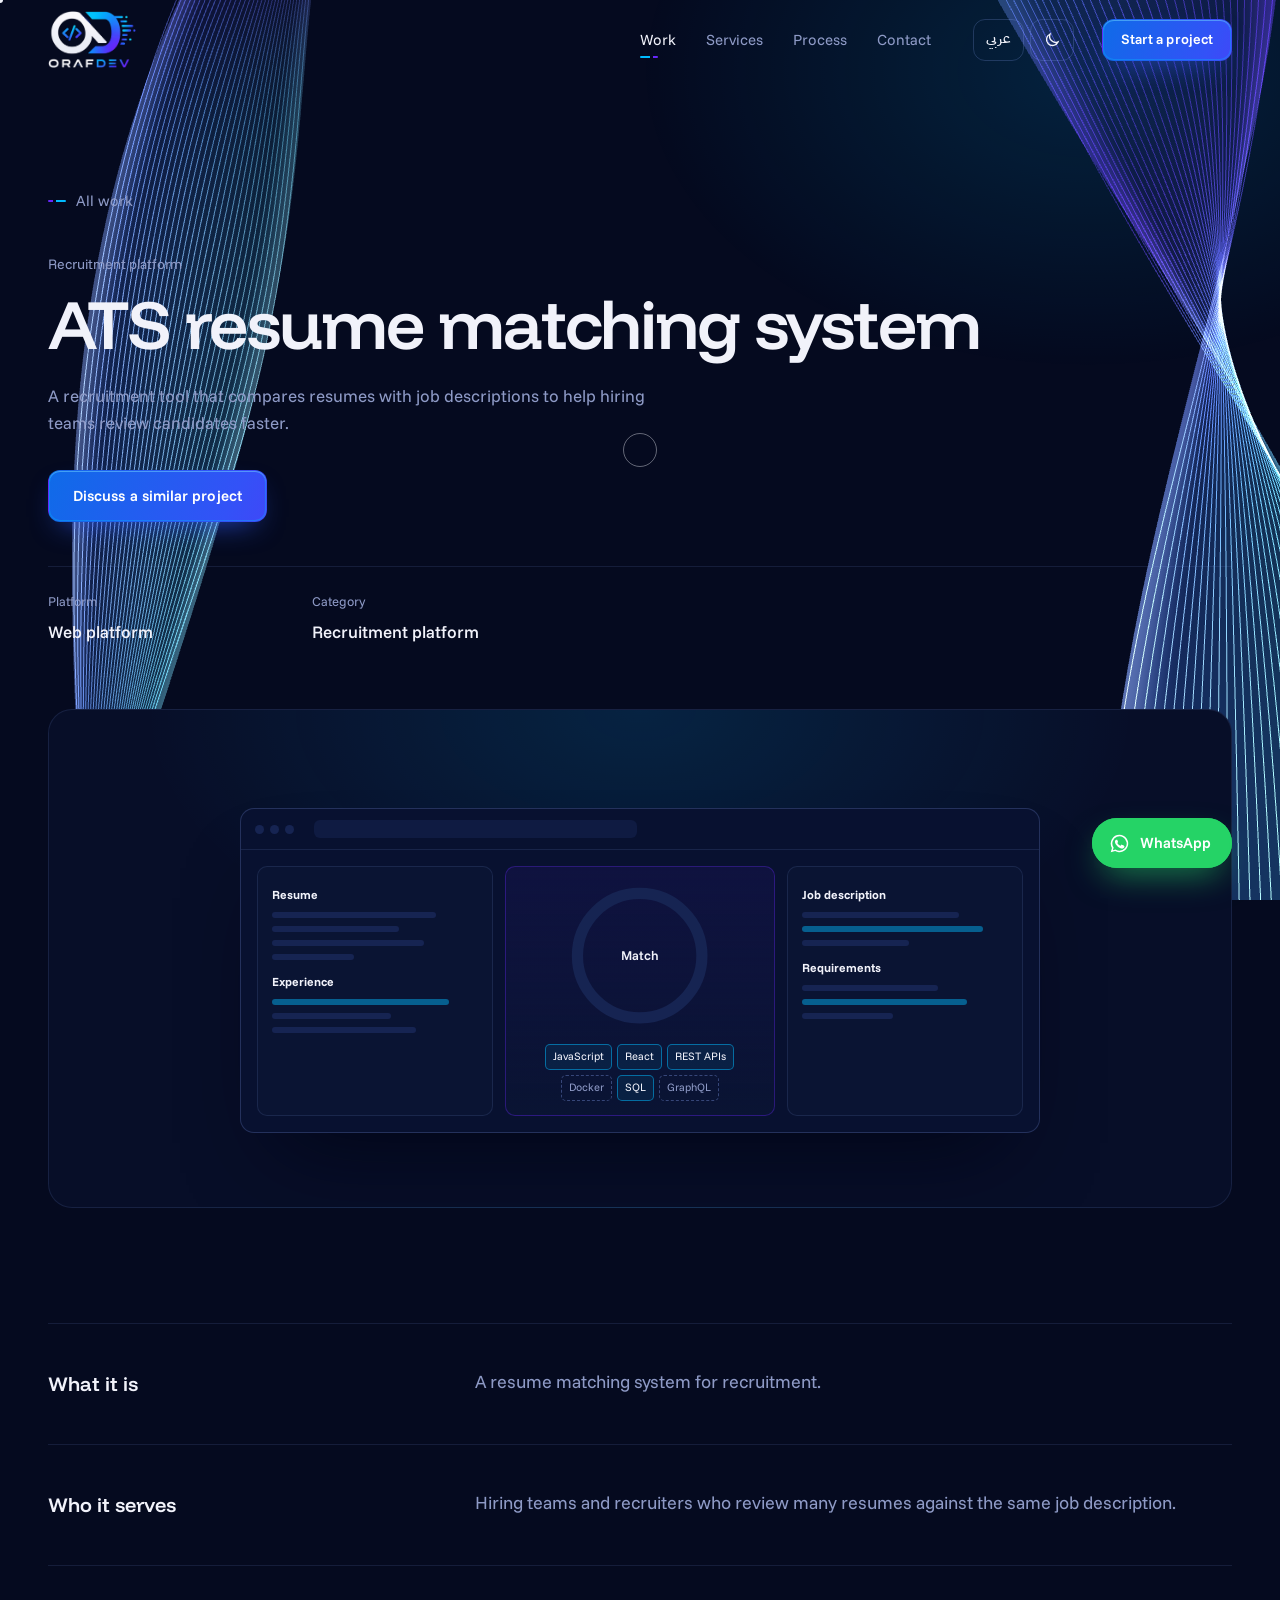
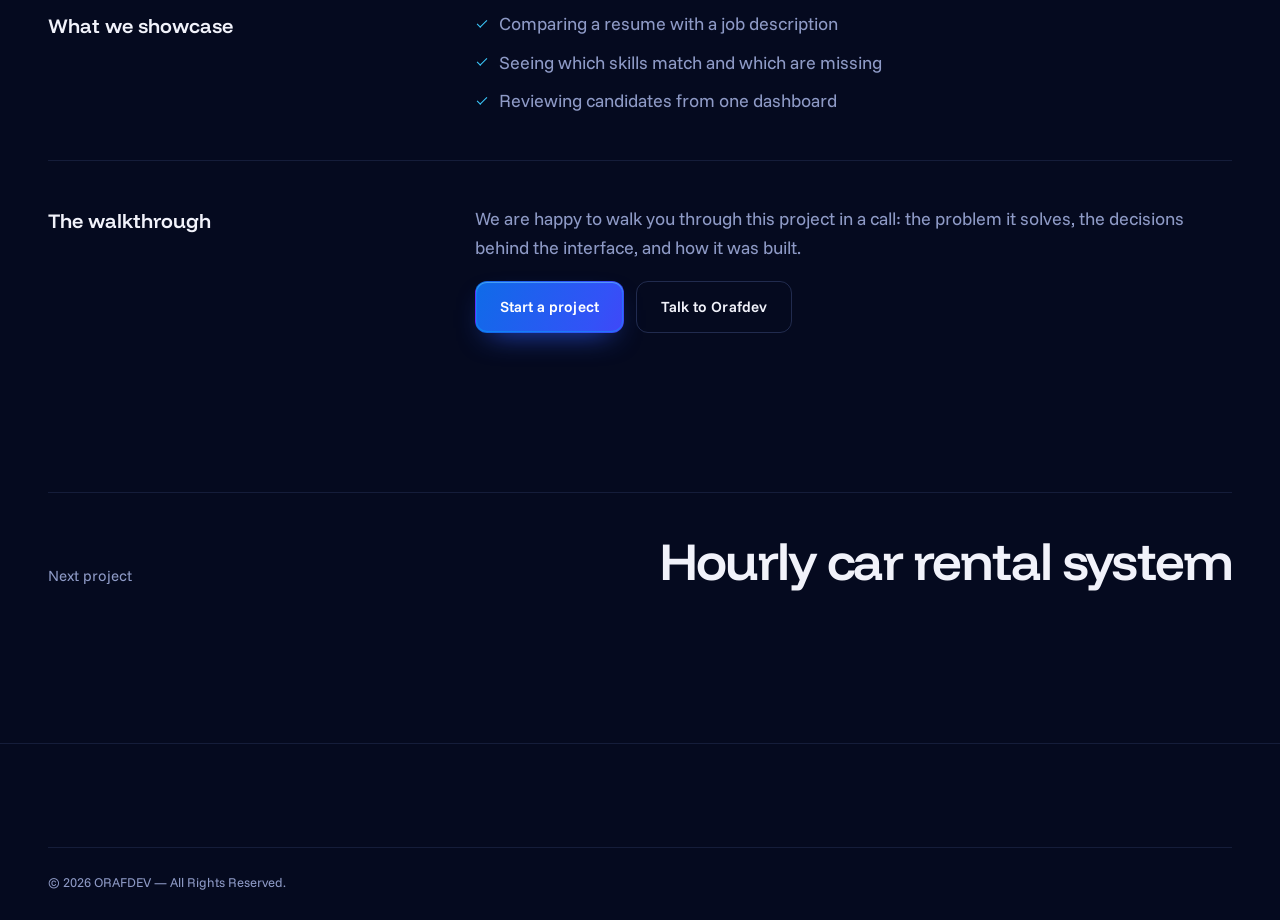
==== work/ats-matching.html @ 6efa120b "Desktop: own GPU layers for elements rescaled on every scroll frame Project cards, the process fill," ====
<!doctype html>
<html lang="en">
<head>
  <meta charset="utf-8">
  <meta name="viewport" content="width=device-width, initial-scale=1">
  <title>ATS resume matching system | ORAFDEV</title>
  <meta name="description" content="A recruitment tool that compares resumes with job descriptions to help hiring teams review candidates faster.">
  <meta name="theme-color" content="#050A1F">
  <link rel="canonical" href="https://orafdev.tech/work/ats-matching.html">
  <link rel="icon" href="/favicon.ico" sizes="48x48">
  <link rel="icon" type="image/png" sizes="96x96" href="/assets/img/favicon-96.png">
  <link rel="icon" type="image/png" sizes="192x192" href="/assets/img/favicon-192.png">
  <link rel="apple-touch-icon" href="/apple-touch-icon.png">
  <link rel="manifest" href="/site.webmanifest">
  <meta property="og:type" content="article">
  <meta property="og:title" content="ATS resume matching system | ORAFDEV">
  <meta property="og:description" content="A recruitment tool that compares resumes with job descriptions to help hiring teams review candidates faster.">
  <meta property="og:url" content="https://orafdev.tech/work/ats-matching.html">
  <meta property="og:site_name" content="ORAFDEV">
  <meta property="og:image" content="https://orafdev.tech/assets/img/og-image.png">
  <meta name="twitter:card" content="summary_large_image">
  <link rel="preconnect" href="https://fonts.googleapis.com">
  <link rel="preconnect" href="https://fonts.gstatic.com" crossorigin>
  <link href="https://fonts.googleapis.com/css2?family=Funnel+Display:wght@400..800&family=Funnel+Sans:wght@400..700&family=IBM+Plex+Sans+Arabic:wght@400;500;600;700&display=swap" rel="stylesheet">
  <link rel="stylesheet" href="../assets/css/styles.css?v=20261120a">
  <script src="../assets/js/prefs.js"></script>
  <script src="../assets/js/config.js?v=6"></script>
  <script src="../assets/js/i18n.js?v=20261119b" defer></script>
  <script src="../assets/js/main.js?v=20261119c" defer></script>
  <script src="../assets/js/silk3d.js?v=20261118f" defer></script>
  <!-- Microsoft Clarity (visitor analytics), started after the page has loaded -->
  <script>
    window.addEventListener('load', function () {
      (function(c,l,a,r,i,t,y){
        c[a]=c[a]||function(){(c[a].q=c[a].q||[]).push(arguments)};
        t=l.createElement(r);t.async=1;t.src="https://www.clarity.ms/tag/"+i;
        y=l.getElementsByTagName(r)[0];y.parentNode.insertBefore(t,y);
      })(window, document, "clarity", "script", "zfifu66zi8");
    });
  </script>
</head>
<body data-root="../">
  <a class="skip" href="#main">Skip to content</a>
  <div class="cursor" aria-hidden="true"><span class="cursor-dot"></span><span class="cursor-ring"></span></div>
  <div class="page-veil" aria-hidden="true"><span></span></div>

  <header class="nav" data-nav>
    <div class="nav-inner">
      <a class="logo" href="../index.html" aria-label="Orafdev home"><img src="../assets/img/logo.png" alt="Orafdev" width="824" height="526"></a>
      <nav class="nav-links" aria-label="Main">
        <a href="../index.html#work" class="is-active" aria-current="page">Work</a>
        <a href="../index.html#services">Services</a>
        <a href="../index.html#process">Process</a>

        <a href="../index.html#contact">Contact</a>
      </nav>
      <div class="nav-tools">
        <button class="tool-btn lang-btn" type="button" data-lang-toggle>عربي</button>
        <button class="tool-btn" type="button" data-theme-toggle aria-label="Switch to light mode">
          <svg class="i-moon" viewBox="0 0 24 24" aria-hidden="true"><path d="M20 14.5A8 8 0 0 1 9.5 4a8 8 0 1 0 10.5 10.5Z"/></svg>
          <svg class="i-sun" viewBox="0 0 24 24" aria-hidden="true"><circle cx="12" cy="12" r="4"/><path d="M12 2v2M12 20v2M4.9 4.9l1.4 1.4M17.7 17.7l1.4 1.4M2 12h2M20 12h2M4.9 19.1l1.4-1.4M17.7 6.3l1.4-1.4"/></svg>
        </button>
      </div>
      <a class="btn btn-primary btn-sm nav-cta" href="../index.html#contact" data-magnetic>Start a project</a>
      <button class="menu-toggle" type="button" aria-expanded="false" aria-controls="mobile-menu" aria-label="Open menu"><span></span><span></span></button>
    </div>
  </header>
  <div class="mobile-menu" id="mobile-menu" hidden>
    <nav aria-label="Mobile">
      <a href="../index.html#work">Work</a><a href="../index.html#services">Services</a><a href="../index.html#process">Process</a><a href="../index.html#contact">Contact</a>
    </nav>
    <a class="btn btn-primary btn-block" href="../index.html#contact">Start a project</a>
  </div>

  <main id="main" data-project="ats-matching">
    <section class="case-hero" style="--tint: 0, 187, 255">
      <div class="wrap">
        <a class="back" href="../index.html#work">All work</a>
        <p class="project-cat reveal-hero">Recruitment platform</p>
        <h1 class="h-xxl reveal-hero">ATS resume matching system</h1>
        <p class="lead reveal-hero">A recruitment tool that compares resumes with job descriptions to help hiring teams review candidates faster.</p>
        <div class="case-actions reveal-hero">
          <a class="live-btn" data-live="ats-matching"><span class="live-label">Visit live site</span><span class="live-arrow" aria-hidden="true">→</span></a>
          <a class="btn btn-ghost" data-source="ats-matching" hidden>Source code</a>
          <a class="btn btn-primary" href="../index.html#contact" data-magnetic>Discuss a similar project</a>
        </div>
        <dl class="case-meta reveal-hero">
          <div><dt>Platform</dt><dd>Web platform</dd></div>
          <div><dt>Category</dt><dd>Recruitment platform</dd></div>
          <div><dt>Technology</dt><dd data-tech>To be published</dd></div>
        </dl>
      </div>
    </section>

    <div class="wrap">
      <figure class="case-visual is-mock reveal">
        <div class="mock-ats" role="img" aria-label="Resume matching dashboard">
        <div class="mk-browser">
        <div class="mk-bar"><i></i><i></i><i></i><span class="mk-url"></span></div>
        <div class="ats-ui">
        <div class="ats-doc">
        <b>Resume</b>
        <i style="--w:80%"></i><i style="--w:62%"></i><i style="--w:74%"></i><i style="--w:40%"></i>
        <b>Experience</b>
        <i style="--w:86%"></i><i style="--w:58%"></i><i style="--w:70%"></i>
        </div>
        <div class="ats-match">
        <div class="ats-ring"><svg viewBox="0 0 120 120" aria-hidden="true"><circle cx="60" cy="60" r="50"/><circle class="arc" cx="60" cy="60" r="50"/></svg><span>Match</span></div>
        <div class="ats-skills">
        <span class="is-hit">JavaScript</span><span class="is-hit">React</span><span class="is-hit">REST APIs</span><span>Docker</span><span class="is-hit">SQL</span><span>GraphQL</span>
        </div>
        </div>
        <div class="ats-doc ats-job">
        <b>Job description</b>
        <i style="--w:76%"></i><i style="--w:88%"></i><i style="--w:52%"></i>
        <b>Requirements</b>
        <i style="--w:66%"></i><i style="--w:80%"></i><i style="--w:44%"></i>
        </div>
        </div>
        </div>
        </div>
      </figure>
    </div>

    <div class="case-body silk-host">
      <div class="silk silk--1 silk--top" aria-hidden="true"></div>
      <div class="wrap">
        <section class="case-section reveal">
          <h2>What it is</h2>
          <div class="content">
            <p>A resume matching system for recruitment.</p>
          </div>
        </section>
        <section class="case-section reveal">
          <h2>Who it serves</h2>
          <div class="content">
            <p>Hiring teams and recruiters who review many resumes against the same job description.</p>
          </div>
        </section>
        <section class="case-section reveal">
          <h2>What we showcase</h2>
          <div class="content">
            <ul class="case-points"><li>Comparing a resume with a job description</li><li>Seeing which skills match and which are missing</li><li>Reviewing candidates from one dashboard</li></ul>
          </div>
        </section>

        <!--
          TODO(founders): extend this case study with real information only:
          the challenge, the approach, key features, technology (also set "tech" in assets/js/config.js),
          and the live URL ("live" in config.js). Add matching Arabic lines to assets/js/i18n.js.
        -->

        <section class="case-section reveal">
          <h2>The walkthrough</h2>
          <div class="content">
            <p>We are happy to walk you through this project in a call: the problem it solves, the decisions behind the interface, and how it was built.</p>
            <div class="hero-actions">
              <a class="btn btn-primary" href="../index.html#contact" data-magnetic>Start a project</a>
              <a class="btn btn-ghost" href="../index.html#contact" data-wa-link data-magnetic>Talk to Orafdev</a>
            </div>
          </div>
        </section>
      </div>
    </div>

    <section class="case-next">
      <div class="wrap">
        <a href="car-rental.html"><span>Next project</span><strong>Hourly car rental system</strong></a>
      </div>
    </section>
  </main>

  <footer class="footer">
    <div class="wrap"><div class="footer-bottom"><p>© <span data-year></span> ORAFDEV — All Rights Reserved.</p></div></div>
  </footer>

  <a class="wa-float" href="../index.html#contact" data-wa-link aria-label="Message Orafdev on WhatsApp">
    <svg viewBox="0 0 24 24" aria-hidden="true"><path d="M12 2a10 10 0 0 0-8.6 15.1L2 22l5-1.3A10 10 0 1 0 12 2Zm0 18.2a8.2 8.2 0 0 1-4.2-1.2l-.3-.2-3 .8.8-2.9-.2-.3A8.2 8.2 0 1 1 12 20.2Zm4.5-6.1c-.2-.1-1.5-.7-1.7-.8-.2-.1-.4-.1-.6.1l-.8 1c-.1.2-.3.2-.5.1a6.7 6.7 0 0 1-3.3-2.9c-.2-.4.2-.4.7-1.3.1-.2 0-.3 0-.4l-.8-1.8c-.2-.5-.4-.4-.6-.4h-.5a1 1 0 0 0-.7.3 3 3 0 0 0-.9 2.2 5.2 5.2 0 0 0 1.1 2.8 11.9 11.9 0 0 0 4.6 4c1.7.7 2.3.8 3.2.6a2.7 2.7 0 0 0 1.8-1.2 2.2 2.2 0 0 0 .1-1.3c0-.1-.2-.2-.4-.3Z"/></svg>
    <span>WhatsApp</span>
  </a>
</body>
</html>
---- assets/css/styles.css ----
/* ==========================================================================
   ORAFDEV — Night & Signal design system
   Colours sampled from the official logo: the D's stroke runs signal cyan
   (#00BBFF) through volt blue (#2F5BFB) to ultraviolet (#6627FA); the O is
   logo white (#F1F2FA); everything sits on the logo's deep navy night.
   ========================================================================== */
@property --ang { syntax: "<angle>"; inherits: false; initial-value: 0deg; }

:root {
  /* Surfaces: navy night, stepping up in blue rather than grey */
  --bg: #050A1F;
  --bg-2: #070E28;
  --surface: #0A1433;
  --surface-2: #0F1B42;
  --surface-3: #162452;
  --line: rgba(140, 170, 255, 0.12);
  --line-2: rgba(140, 170, 255, 0.21);
  --line-3: rgba(140, 170, 255, 0.34);

  /* Text: the logo's white, and a blue-tinted mute */
  --fg: #F1F2FA;
  --fg-2: #C9D1EE;
  --muted: #8E9AC6;

  /* The logo's three colours, at full strength */
  --ion: #00BBFF;      /* signal cyan — top of the D */
  --azure: #2F5BFB;    /* volt blue — the D's body, the code brackets */
  --iris: #6627FA;     /* ultraviolet — the D's tail */
  --ion-rgb: 0, 187, 255;
  --azure-rgb: 47, 91, 251;
  --iris-rgb: 102, 39, 250;
  --accent-text: #3CCBFF;
  /* The D: cyan into blue into violet, top to bottom like the stroke */
  --duo: linear-gradient(100deg, var(--ion), var(--azure) 52%, var(--iris));
  --brand: linear-gradient(160deg, #00BBFF 0%, #2F5BFB 52%, #6627FA 100%);
  /* Button fill: the D, deepened just enough for white text to stay readable */
  --brand-btn: linear-gradient(115deg, #0F6BE8 0%, #3352F7 50%, #6627FA 100%);

  --shadow-1: 0 1px 0 rgba(255, 255, 255, .04) inset, 0 20px 40px -24px rgba(0, 3, 20, .7);
  --shadow-2: 0 1px 0 rgba(255, 255, 255, .05) inset, 0 40px 80px -40px rgba(0, 3, 20, .8);

  /* Type */
  --font-display: "Funnel Display", "Funnel Sans", system-ui, sans-serif;
  --font: "Funnel Sans", system-ui, -apple-system, "Segoe UI", sans-serif;
  --fs-hero: clamp(2.6rem, 6vw, 5.6rem);
  --fs-xxl: clamp(2.4rem, 5.4vw, 4.8rem);
  --fs-xl: clamp(2.1rem, 4.1vw, 3.6rem);
  --fs-l: clamp(1.6rem, 2.5vw, 2.25rem);
  --fs-m: 1.25rem;
  --fs-s: 1.0625rem;

  /* Shape + rhythm */
  --r-xl: 24px;
  --r-l: 18px;
  --r-m: 12px;
  --r-s: 8px;
  --wrap: 1280px;
  --gutter: clamp(16px, 4vw, 48px);
  --section: clamp(84px, 9vw, 128px);
  --nav-h: 80px;
  --ease: cubic-bezier(.2, .7, .1, 1);
  --ease-out: cubic-bezier(.16, 1, .3, 1);
  color-scheme: dark;
}

:root[data-theme="light"] {
  --bg: #F4F6FD;
  --bg-2: #ECF0FB;
  --surface: #FFFFFF;
  --surface-2: #F1F4FC;
  --surface-3: #E4E9F8;
  --line: rgba(10, 24, 80, 0.09);
  --line-2: rgba(10, 24, 80, 0.16);
  --line-3: rgba(10, 24, 80, 0.27);
  --fg: #081236;
  --fg-2: #26325A;
  --muted: #56618A;
  --accent-text: #1F4FE6;
  --shadow-1: 0 1px 2px rgba(10, 24, 80, .05), 0 18px 36px -24px rgba(10, 24, 80, .24);
  --shadow-2: 0 1px 2px rgba(10, 24, 80, .06), 0 36px 70px -36px rgba(10, 24, 80, .32);
  color-scheme: light;
}

/* Screens and system visuals stay dark in both themes */
.dark-scope,
:root[data-theme="light"] :is(.panel-media, .mod-visual, .stack-viz, .hero-canvas, .case-visual) {
  --bg: #050A1F; --bg-2: #070E28; --surface: #0A1433; --surface-2: #0F1B42; --surface-3: #162452;
  --line: rgba(140, 170, 255, 0.12); --line-2: rgba(140, 170, 255, 0.21); --line-3: rgba(140, 170, 255, 0.34);
  --fg: #F1F2FA; --fg-2: #C9D1EE; --muted: #8E9AC6; --accent-text: #3CCBFF;
}

/* ==========================================================================
   Base
   ========================================================================== */
*, *::before, *::after { box-sizing: border-box; }
[hidden] { display: none !important; }
html { scroll-behavior: smooth; -webkit-text-size-adjust: 100%; scroll-padding-top: 88px; }
body {
  margin: 0;
  background: var(--bg);
  color: var(--fg-2);
  font-family: var(--font);
  font-size: 1.0625rem;
  line-height: 1.6;
  -webkit-font-smoothing: antialiased;
  -moz-osx-font-smoothing: grayscale;
  overflow-x: clip;
}
img, svg, canvas { display: block; max-width: 100%; }
a { color: inherit; text-decoration: none; }
button, input, select, textarea { font: inherit; color: inherit; }
ul, ol { margin: 0; padding: 0; list-style: none; }
h1, h2, h3, p, dl, dd, figure { margin: 0; }
::selection { background: var(--ion); color: #050A1F; }
:focus-visible { outline: 2px solid var(--ion); outline-offset: 3px; border-radius: 6px; }

.skip {
  position: fixed; inset-inline-start: 16px; top: -60px; z-index: 300;
  background: var(--fg); color: var(--bg); padding: 10px 16px; border-radius: var(--r-m); font-weight: 600; transition: top .2s;
}
.skip:focus { top: 16px; }

.wrap { width: 100%; max-width: calc(var(--wrap) + var(--gutter) * 2); margin: 0 auto; padding: 0 var(--gutter); }
.section { padding: var(--section) 0; position: relative; }

/* Type */
.hero-title, .h-xxl, .h-xl, .h-l, .panel-title, .footer-statement, .price, .stat dd {
  font-family: var(--font-display);
  color: var(--fg);
  font-weight: 600;
  letter-spacing: -0.028em;
  line-height: 1.04;
  text-wrap: balance;
}
.h-xxl { font-size: var(--fs-xxl); }
.h-xl { font-size: var(--fs-xl); }
.h-l { font-size: var(--fs-l); letter-spacing: -0.025em; line-height: 1.08; }
.h-m { font-family: var(--font-display); font-size: var(--fs-m); font-weight: 600; color: var(--fg); line-height: 1.25; letter-spacing: -0.01em; }
.h-s { font-family: var(--font-display); font-size: var(--fs-s); font-weight: 600; color: var(--fg); line-height: 1.3; letter-spacing: -0.005em; }
.lead { font-size: clamp(1.0625rem, 1.3vw, 1.2rem); color: var(--muted); line-height: 1.6; max-width: 36em; text-wrap: pretty; }
p { text-wrap: pretty; }

.section-head { display: grid; gap: 18px; max-width: 780px; margin-bottom: clamp(44px, 6vw, 80px); }

/* ==========================================================================
   Logo
   ========================================================================== */
.logo { display: block; width: 88px; flex: none; }
.logo img { width: 100%; height: auto; }
.logo-lg { width: 132px; }
:root[data-theme="light"] .logo { background: #050A1F; border-radius: 10px; padding: 6px 9px; box-sizing: content-box; width: 74px; }
:root[data-theme="light"] .logo-lg { width: 112px; padding: 10px 14px; }

/* ==========================================================================
   Buttons
   ========================================================================== */
.btn {
  --mx: 0px; --my: 0px;
  position: relative; display: inline-flex; align-items: center; justify-content: center; gap: 10px;
  min-height: 52px; padding: 0 24px; border-radius: var(--r-m);
  font-weight: 600; font-size: .9375rem; letter-spacing: .005em; white-space: nowrap;
  border: 1px solid transparent; cursor: pointer;
  transform: translate(var(--mx), var(--my));
  transition: transform .35s var(--ease-out), background-color .25s, border-color .25s, box-shadow .3s, color .25s;
}
.btn-sm { min-height: 42px; padding: 0 18px; font-size: .875rem; }
.btn-block { width: 100%; }
.btn-primary {
  background: var(--brand-btn); background-size: 170% 100%; background-position: 0% 0;
  color: #FFFFFF;
  box-shadow: inset 0 1px 0 rgba(255, 255, 255, .22), inset 0 0 0 1px rgba(var(--ion-rgb), .35), 0 12px 30px -14px rgba(var(--azure-rgb), .9);
  transition: transform .35s var(--ease-out), background-position .6s var(--ease-out), box-shadow .35s, color .25s;
}
.btn-primary:hover {
  background-position: 100% 0;
  box-shadow: inset 0 1px 0 rgba(255, 255, 255, .28), inset 0 0 0 1px rgba(var(--ion-rgb), .7), 0 0 0 4px rgba(var(--ion-rgb), .16), 0 18px 44px -14px rgba(var(--ion-rgb), .75);
}
.btn-ghost { background: transparent; border-color: var(--line-2); color: var(--fg); }
.btn-ghost:hover { border-color: var(--line-3); background: var(--surface-2); }
.btn[aria-disabled="true"] { opacity: .5; pointer-events: none; }

/* Live view: a light that flows around the border */
.live-btn {
  position: relative; isolation: isolate;
  display: inline-flex; align-items: center; gap: 12px;
  min-height: 50px; padding: 0 20px; border-radius: var(--r-m);
  background: var(--surface-2); color: var(--fg); font-weight: 600; font-size: .9375rem;
  box-shadow: inset 0 0 0 1px var(--line-2);
  cursor: pointer; transition: background .3s, box-shadow .3s, transform .35s var(--ease-out);
}
.live-btn::before {
  content: ""; position: absolute; inset: -1px; z-index: -1; border-radius: inherit; padding: 1.5px;
  background: conic-gradient(from var(--ang), transparent 0deg, transparent 200deg, var(--ion) 260deg, var(--iris) 310deg, transparent 360deg);
  -webkit-mask: linear-gradient(#000 0 0) content-box, linear-gradient(#000 0 0); -webkit-mask-composite: xor;
  mask: linear-gradient(#000 0 0) content-box exclude, linear-gradient(#000 0 0);
  animation: orbit-ang 3.6s linear infinite;
}
.live-btn::after {
  content: ""; position: absolute; inset: 0; z-index: -1; border-radius: inherit; opacity: 0;
  background: radial-gradient(120% 140% at 0% 50%, rgba(var(--ion-rgb), .16), transparent 60%);
  transition: opacity .35s;
}
.live-btn:hover { background: var(--surface-3); transform: translateY(-1px); }
.live-btn:hover::before { animation-duration: 1.4s; }
.live-btn:hover::after { opacity: 1; }
.live-arrow { display: inline-block; transition: transform .35s var(--ease-out); }
.live-btn:hover .live-arrow { transform: translateX(5px); }
.live-soon { display: none; }
.live-btn.is-soon { cursor: default; background: transparent; box-shadow: inset 0 0 0 1px var(--line); color: var(--muted); }
.live-btn.is-soon::before { animation: none; opacity: .35; }
.live-btn.is-soon:hover { transform: none; background: transparent; }
.live-btn.is-soon .live-arrow { display: none; }
.live-btn.is-soon .live-soon { display: inline; font-size: .8125rem; font-weight: 500; padding: 3px 9px; border-radius: 6px; background: var(--surface-2); color: var(--fg-2); }
@keyframes orbit-ang { to { --ang: 360deg; } }

/* Touch screens: a press you can feel, and the hero light drifting on its own */
.btn:active, .live-btn:active, .tool-btn:active, .channels a:active { transform: scale(.96); transition-duration: .12s; }
.has-touch .hero-glow { animation: glow-drift 9s var(--ease) infinite alternate; }
@keyframes glow-drift { from { translate: -18% 6%; } to { translate: 8% -6%; } }

.link-btn { display: inline-flex; align-items: center; gap: 8px; min-height: 50px; padding: 0 6px; color: var(--fg); font-weight: 600; font-size: .9375rem; position: relative; }
.link-btn::after { content: ""; position: absolute; inset-inline: 6px; bottom: 12px; height: 1px; background: var(--line-3); transition: background .3s; }
.link-btn:hover::after { background: var(--ion); }

/* ==========================================================================
   Navigation
   ========================================================================== */
.nav { position: fixed; inset: 0 0 auto 0; z-index: 50; height: var(--nav-h); border-bottom: 1px solid transparent; transition: height .4s var(--ease), background-color .4s, border-color .4s; }
.nav.is-scrolled {
  height: 66px;
  background: color-mix(in srgb, var(--bg) 74%, transparent);
  backdrop-filter: blur(18px) saturate(150%); -webkit-backdrop-filter: blur(18px) saturate(150%);
  border-bottom-color: var(--line);
}
.nav-inner { height: 100%; max-width: calc(var(--wrap) + var(--gutter) * 2); margin: 0 auto; padding: 0 var(--gutter); display: flex; align-items: center; gap: 28px; }
.nav .logo { transition: width .4s var(--ease); }
.nav.is-scrolled .logo { width: 74px; }
:root[data-theme="light"] .nav.is-scrolled .logo { width: 62px; }
.nav-links { display: flex; gap: 2px; margin-inline-start: auto; }
.nav-links a { position: relative; padding: 10px 14px; font-size: .9375rem; color: var(--muted); transition: color .2s; }
.nav-links a:hover, .nav-links a.is-active { color: var(--fg); }
.nav-links a::after {
  content: ""; position: absolute; inset-inline-start: 14px; bottom: 4px; height: 2px; width: 18px; border-radius: 2px;
  background: linear-gradient(90deg, var(--ion) 0 10px, transparent 10px 13px, var(--iris) 13px 18px);
  transform: scaleX(0); transform-origin: left; transition: transform .35s var(--ease-out);
}
.nav-links a.is-active::after { transform: scaleX(1); }
.nav-tools { display: flex; align-items: center; gap: 6px; }
.tool-btn { display: inline-grid; place-items: center; min-width: 42px; height: 42px; padding: 0 12px; border-radius: var(--r-m); border: 1px solid var(--line-2); background: transparent; color: var(--fg); font-size: .875rem; font-weight: 600; cursor: pointer; transition: border-color .25s, background .25s; }
.tool-btn:hover { border-color: var(--line-3); background: var(--surface-2); }
.tool-btn svg { width: 18px; height: 18px; fill: none; stroke: currentColor; stroke-width: 1.8; stroke-linecap: round; }
.tool-btn .i-sun { display: none; }
:root[data-theme="light"] .tool-btn .i-sun { display: block; }
:root[data-theme="light"] .tool-btn .i-moon { display: none; }
.lang-btn { font-family: "IBM Plex Sans Arabic", var(--font); }
:root[lang="ar"] .lang-btn { font-family: "Funnel Sans", sans-serif; letter-spacing: .04em; }

.menu-toggle { display: none; width: 48px; height: 48px; border: 1px solid var(--line-2); border-radius: var(--r-m); background: transparent; position: relative; cursor: pointer; }
.menu-toggle span { position: absolute; left: 14px; right: 14px; height: 2px; background: var(--fg); border-radius: 2px; transition: transform .4s var(--ease-out), top .4s var(--ease-out); }
.menu-toggle span:first-child { top: 19px; }
.menu-toggle span:last-child { top: 27px; right: 20px; background: var(--ion); }
.menu-toggle[aria-expanded="true"] span:first-child { top: 23px; transform: rotate(45deg); }
.menu-toggle[aria-expanded="true"] span:last-child { top: 23px; right: 14px; transform: rotate(-45deg); background: var(--fg); }

.mobile-menu {
  position: fixed; inset: 0; z-index: 45; background: var(--bg);
  padding: calc(var(--nav-h) + 12px) var(--gutter) 32px; display: flex; flex-direction: column;
  clip-path: circle(0% at calc(100% - 40px) 40px); transition: clip-path .6s var(--ease-out);
}
.mobile-menu.is-open { clip-path: circle(150% at calc(100% - 40px) 40px); }
.mobile-menu nav { display: flex; flex-direction: column; margin: auto 0; padding: 24px 0; }
.mobile-menu nav a {
  font-family: var(--font-display); font-size: clamp(2.2rem, 10vw, 3rem); font-weight: 600; color: var(--fg);
  letter-spacing: -0.03em; padding: 8px 0; line-height: 1.15; border-bottom: 1px solid var(--line);
  opacity: 0; transform: translateY(16px); transition: opacity .5s var(--ease-out), transform .5s var(--ease-out);
}
.mobile-menu.is-open nav a { opacity: 1; transform: none; }
.mobile-menu.is-open nav a:nth-child(2) { transition-delay: .05s; }
.mobile-menu.is-open nav a:nth-child(3) { transition-delay: .1s; }
.mobile-menu.is-open nav a:nth-child(4) { transition-delay: .15s; }
.mobile-menu.is-open nav a:nth-child(5) { transition-delay: .2s; }

/* ==========================================================================
   Hero
   ========================================================================== */
.hero { position: relative; min-height: 100svh; display: flex; align-items: center; padding: calc(var(--nav-h) + 40px) 0 110px; overflow: hidden; isolation: isolate; }
.hero-canvas { position: absolute; inset: 0; width: 100%; height: 100%; z-index: -1; }
.hero-fallback {
  position: absolute; inset: 0; z-index: -2; overflow: hidden;
  background:
    radial-gradient(38% 46% at 74% 44%, rgba(var(--azure-rgb), .30), transparent 70%),
    radial-gradient(24% 30% at 84% 24%, rgba(var(--ion-rgb), .24), transparent 70%),
    radial-gradient(30% 36% at 68% 78%, rgba(var(--iris-rgb), .26), transparent 70%),
    radial-gradient(90% 80% at 72% 42%, #0B1A4E, transparent 72%);
}
/* The D's curve as an arc of light: cyan at the top, ultraviolet at the tail */
.hero-fallback::before, .hero-fallback::after {
  content: ""; position: absolute; top: 52%; inset-inline-end: -7vw;
  width: min(68vw, 980px); aspect-ratio: 1; border-radius: 50%;
  translate: 0 -50%; padding: 3px;
  /* the right half of a circle, like the D: cyan at the top, violet at the tail */
  background: conic-gradient(from -12deg, transparent 0deg, var(--ion) 26deg, var(--azure) 96deg, var(--iris) 158deg, transparent 196deg);
  -webkit-mask: linear-gradient(#000 0 0) content-box, linear-gradient(#000 0 0); -webkit-mask-composite: xor;
  mask: linear-gradient(#000 0 0) content-box exclude, linear-gradient(#000 0 0);
  animation: arc-breathe 8s var(--ease) infinite alternate;
}
.hero-fallback::after { padding: 30px; filter: blur(38px); opacity: .5; }
@keyframes arc-breathe { from { rotate: -6deg; opacity: .75; } to { rotate: 6deg; opacity: 1; } }
:root[data-theme="light"] .hero-fallback {
  background:
    radial-gradient(38% 46% at 74% 44%, rgba(var(--azure-rgb), .16), transparent 70%),
    radial-gradient(24% 30% at 84% 24%, rgba(var(--ion-rgb), .16), transparent 70%),
    radial-gradient(30% 36% at 68% 78%, rgba(var(--iris-rgb), .14), transparent 70%);
}
.hero-glow { position: absolute; inset: 0; z-index: -1; pointer-events: none; background: radial-gradient(520px circle at var(--gx, 70%) var(--gy, 40%), rgba(var(--ion-rgb), .06), transparent 60%); }
.hero::after { content: ""; position: absolute; inset: auto 0 0 0; height: 180px; z-index: -1; pointer-events: none; background: linear-gradient(to bottom, transparent, var(--bg)); }
.hero-title { font-size: var(--fs-hero); max-width: 12.5em; line-height: 1; letter-spacing: -0.032em; margin-bottom: 28px; }
.hero-title .line { display: block; overflow: hidden; padding-bottom: .07em; }
.hero-title .line > span { display: inline-block; transform: translateY(105%); transition: transform 1.1s var(--ease-out); }
.hero-title .line:nth-child(2) > span { transition-delay: .08s; }
.hero-title .line:nth-child(3) > span { transition-delay: .16s; }
.is-loaded .hero-title .line > span { transform: none; }
.hero-lead { font-size: clamp(1.0625rem, 1.35vw, 1.25rem); color: var(--muted); max-width: 32em; margin-bottom: 34px; }
.hero-actions { display: flex; flex-wrap: wrap; gap: 12px; }
.reveal-hero { opacity: 0; transform: translateY(18px); transition: opacity .9s var(--ease-out), transform .9s var(--ease-out); }
.is-loaded .reveal-hero { opacity: 1; transform: none; }
.is-loaded .hero-lead { transition-delay: .4s; }
.is-loaded .hero-actions.reveal-hero { transition-delay: .5s; }
.is-loaded .capabilities { transition-delay: .64s; }
.capabilities { display: flex; flex-wrap: wrap; align-items: center; gap: 10px 0; margin-top: 48px; font-size: .875rem; color: var(--muted); letter-spacing: .02em; }
.capabilities li { display: inline-flex; align-items: center; }
.capabilities li + li::before { content: ""; width: 22px; height: 2px; margin: 0 14px; border-radius: 2px; background: linear-gradient(90deg, var(--ion) 0 12px, transparent 12px 15px, var(--iris) 15px 22px); opacity: .8; }

/* ==========================================================================
   Scroll reveal
   ========================================================================== */
.reveal { opacity: 0; transform: translateY(26px); transition: opacity .9s var(--ease-out), transform .9s var(--ease-out); transition-delay: var(--d, 0s); }
.reveal.is-in { opacity: 1; transform: none; }

/* ==========================================================================
   Experience — the paper band
   ========================================================================== */
/* The experience band: a lifted indigo night, lit at opposite corners by the
   logo's cyan and violet, edged with hairlines of the D. Same in both themes,
   so the gradient numbers always glow on dark. */
.proof {
  --fg: #F1F2FA; --fg-2: #C9D1EE; --muted: #97A3D0; --line: rgba(140, 170, 255, .14); --line-2: rgba(140, 170, 255, .24);
  background:
    radial-gradient(55% 110% at 100% 0%, rgba(var(--ion-rgb), .11), transparent 62%),
    radial-gradient(45% 100% at 0% 100%, rgba(var(--iris-rgb), .15), transparent 62%),
    linear-gradient(180deg, #08123A 0%, #070F31 60%, #080D2E 100%);
  color: var(--fg-2); padding: clamp(80px, 10vw, 136px) 0; position: relative; overflow: hidden; isolation: isolate;
}
/* Light theme: white, washed with the logo's cyan and violet light */
:root[data-theme="light"] .proof {
  --fg: #081236; --fg-2: #26325A; --muted: #56618A; --line: rgba(10, 24, 80, .1); --line-2: rgba(10, 24, 80, .17);
  background:
    radial-gradient(55% 120% at 100% 0%, rgba(var(--ion-rgb), .16), transparent 62%),
    radial-gradient(50% 110% at 0% 100%, rgba(var(--iris-rgb), .13), transparent 62%),
    linear-gradient(180deg, #FFFFFF 0%, #F6F8FF 100%);
}
.proof::before, .proof::after {
  content: ""; position: absolute; inset-inline: 0; height: 1px; z-index: -1;
  background: linear-gradient(90deg, transparent, rgba(var(--ion-rgb), .7) 20%, rgba(var(--azure-rgb), .7) 55%, rgba(var(--iris-rgb), .7) 85%, transparent);
}
.proof::before { top: 0; }
.proof::after { bottom: 0; opacity: .5; }
:root[data-theme="light"] .proof::before { opacity: .55; }
.proof-grid { display: grid; grid-template-columns: 6fr 6fr; gap: 40px 64px; align-items: end; }
.proof-copy { display: grid; gap: 22px; }
.stats { display: grid; grid-template-columns: 1fr 1fr; border-top: 1px solid var(--line-2); }
.stat { display: flex; flex-direction: column-reverse; gap: 10px; padding: 26px 0 0; }
.stat + .stat { padding-inline-start: 28px; border-inline-start: 1px solid var(--line-2); }
.stat dt { font-size: .9375rem; color: var(--muted); }
.stat dd { font-size: clamp(4.5rem, 11vw, 9.5rem); line-height: .85; letter-spacing: -0.06em; display: flex; align-items: flex-start; font-variant-numeric: tabular-nums; }
.stat-num { background: var(--brand); -webkit-background-clip: text; background-clip: text; color: transparent; padding-inline-end: .02em; }
.stat-plus { font-size: .42em; letter-spacing: 0; margin-inline-start: .06em; margin-top: .08em; background: var(--duo); -webkit-background-clip: text; background-clip: text; color: transparent; }
.proof-sign { grid-column: 1 / -1; font-family: var(--font-display); font-size: var(--fs-m); color: var(--fg); padding-top: 28px; border-top: 1px solid var(--line); display: flex; align-items: center; gap: 14px; }
.proof-sign::before { content: ""; width: 26px; height: 2px; border-radius: 2px; background: linear-gradient(90deg, var(--azure) 0 14px, transparent 14px 18px, var(--iris) 18px 26px); }

/* ==========================================================================
   Selected work — stacking deck
   ========================================================================== */
.deck { display: grid; gap: 28px; }
.panel {
  position: sticky; top: calc(var(--nav-h) + 8px); isolation: isolate; /* its own stacking context, as the old filter gave it */
  display: grid; grid-template-columns: 5fr 7fr; min-height: min(74vh, 640px);
  border-radius: var(--r-xl); border: 1px solid var(--line); overflow: hidden;
  background: radial-gradient(70% 90% at 100% 0%, rgba(var(--tint), .13), transparent 60%), linear-gradient(180deg, var(--surface), var(--bg-2));
  box-shadow: var(--shadow-2);
  transform-origin: 50% 0;
}
.panel-info { display: flex; flex-direction: column; justify-content: center; gap: 14px; padding: clamp(28px, 3.6vw, 52px); position: relative; z-index: 1; }
.panel-num { font-family: var(--font-display); font-size: .9375rem; font-weight: 600; color: rgb(var(--tint)); letter-spacing: .02em; display: flex; align-items: center; gap: 12px; }
.panel-num::after { content: ""; width: 40px; height: 1px; background: rgba(var(--tint), .5); }
:root[data-theme="light"] .panel-num { filter: brightness(.65) saturate(1.3); }
.project-cat { font-size: .875rem; color: var(--muted); margin-top: 10px; }
.panel-title { font-size: clamp(2rem, 3.6vw, 3.25rem); }
.panel-desc { color: var(--fg-2); max-width: 30em; }
.panel-tech { font-size: .875rem; color: var(--muted); }
.panel-tech:empty { display: none; }
.panel-actions { display: flex; flex-wrap: wrap; align-items: center; gap: 10px 14px; margin-top: 10px; }
.panel-media { position: relative; display: grid; place-items: center; padding: clamp(20px, 2.4vw, 36px); perspective: 1400px; overflow: hidden; background: rgba(5, 10, 31, .35); }
:root[data-theme="light"] .panel-media { background: #070E28; }
.panel-media::before {
  content: ""; position: absolute; inset: 0; pointer-events: none;
  background: linear-gradient(var(--line) 1px, transparent 1px) 0 0 / 36px 36px, linear-gradient(90deg, var(--line) 1px, transparent 1px) 0 0 / 36px 36px;
  -webkit-mask-image: radial-gradient(70% 70% at 60% 50%, #000, transparent); mask-image: radial-gradient(70% 70% at 60% 50%, #000, transparent);
  opacity: .7;
}
.panel-media > * { transform: rotateX(0deg) rotateY(0deg); transition: transform .6s var(--ease-out); } /* main.js writes the tilt straight to transform */

/* Real project images */
.shot { position: relative; width: 100%; max-width: 860px; border-radius: 14px; overflow: hidden; box-shadow: 0 50px 90px -40px rgba(0, 3, 20, .8), 0 0 0 1px var(--line-2); background: #050A1F; }
.shot img { width: 100%; height: auto; transition: transform 1.2s var(--ease-out); will-change: transform; }
.panel:hover .shot img, .panel.is-live .shot img { transform: scale(1.03); }
/* The light sweep: the same gradient as before (115deg band over a box 2.5x the image's width), now slid with
   transform instead of animating background-position, so it no longer repaints the image on every frame.
   translateX(-78%) and (18%) of the 250% box are exactly background-position 130% and -30%. */
.shot::after { content: ""; position: absolute; top: 0; bottom: 0; left: 0; width: 250%; pointer-events: none; background: linear-gradient(115deg, transparent 35%, rgba(255, 255, 255, .07) 50%, transparent 65%); transform: translateX(-78%); transition: transform 1.2s var(--ease-out); will-change: transform; }
.panel:hover .shot::after, .panel.is-live .shot::after { transform: translateX(18%); }
.shot-frame .mk-bar { padding: 12px 14px; border-bottom: 1px solid var(--line); background: #081130; }
.shot-crop img { aspect-ratio: 2.15; object-fit: cover; object-position: top; }

/* Shared mock chrome */
.mk-browser { width: 100%; border-radius: 14px; border: 1px solid var(--line-2); background: #081130; overflow: hidden; box-shadow: 0 50px 90px -40px rgba(0, 3, 20, .85); }
.mk-bar { display: flex; align-items: center; gap: 6px; padding: 11px 14px; border-bottom: 1px solid var(--line); }
.mk-bar i { width: 9px; height: 9px; border-radius: 50%; background: var(--surface-3); }
.mk-url { margin-inline-start: 14px; height: 18px; flex: 0 1 42%; border-radius: 6px; background: var(--surface-2); }
.concept-tag { position: absolute; top: 0; inset-inline-end: 0; font-size: .75rem; color: var(--muted); padding: 5px 10px; border-radius: 6px; border: 1px solid var(--line-2); background: rgba(5, 10, 31, .7); backdrop-filter: blur(6px); }

/* Car rental mock */
.mock-rental { position: relative; width: 100%; max-width: 760px; padding: 34px 9% 40px 0; }
.rent-ui { display: grid; grid-template-columns: 1.1fr 1fr; gap: 14px; padding: 16px; font-size: .8125rem; color: var(--fg-2); }
.rent-list { display: grid; gap: 10px; align-content: start; }
.rent-filter { display: flex; gap: 6px; flex-wrap: wrap; margin-bottom: 2px; }
.rent-filter b, .rent-filter span { padding: 4px 10px; border-radius: 6px; border: 1px solid var(--line-2); font-weight: 500; font-size: .75rem; }
.rent-filter b { background: var(--fg); color: #050A1F; border-color: var(--fg); }
.rent-car { display: grid; grid-template-columns: 92px 1fr; align-items: center; gap: 10px; padding: 10px; border-radius: 10px; border: 1px solid var(--line); background: var(--surface); }
.rent-car svg { width: 92px; fill: none; stroke: var(--muted); stroke-width: 2.4; stroke-linecap: round; stroke-linejoin: round; }
.rent-car b { display: block; color: var(--fg); font-size: .875rem; }
.rent-car span { font-size: .75rem; color: var(--muted); }
.rent-car.is-on { border-color: rgba(var(--ion-rgb), .5); background: linear-gradient(90deg, rgba(var(--ion-rgb), .08), var(--surface)); }
.rent-car.is-on svg { stroke: var(--ion); }
.rent-book { display: flex; flex-direction: column; gap: 12px; padding: 14px; border-radius: 12px; border: 1px solid var(--line); background: var(--surface); }
.rent-head { display: flex; justify-content: space-between; align-items: baseline; }
.rent-head b { color: var(--fg); font-size: .9375rem; }
.rent-head span { font-size: .75rem; color: var(--muted); }
.rent-hours { display: grid; grid-template-columns: repeat(4, 1fr); gap: 6px; }
.rent-hours span { text-align: center; padding: 7px 0; border-radius: 8px; border: 1px solid var(--line-2); font-weight: 600; }
.rent-hours .is-on { background: rgba(var(--ion-rgb), .14); border-color: var(--ion); color: var(--fg); }
.rent-timeline { position: relative; height: 34px; border-radius: 8px; background: repeating-linear-gradient(90deg, var(--surface-2) 0 calc(12.5% - 2px), transparent calc(12.5% - 2px) 12.5%); }
.rent-timeline i { position: absolute; top: 0; bottom: 0; left: calc(var(--s) * 12.5%); width: calc((var(--e) - var(--s)) * 12.5%); border-radius: 8px; background: linear-gradient(90deg, rgba(var(--ion-rgb), .55), rgba(var(--iris-rgb), .55)); box-shadow: 0 0 0 1px rgba(var(--ion-rgb), .6) inset; }
.rent-times { display: flex; justify-content: space-between; font-size: .75rem; color: var(--muted); }
.rent-cta { margin-top: auto; text-align: center; padding: 10px; border-radius: 9px; background: var(--fg); color: #050A1F; font-weight: 700; font-size: .8125rem; }
.mk-phone { position: absolute; inset-inline-end: 0; bottom: 0; width: 23%; min-width: 132px; aspect-ratio: 9 / 17; border-radius: 22px; border: 1px solid var(--line-3); background: #081130; padding: 18px 12px 12px; display: flex; flex-direction: column; gap: 10px; box-shadow: 0 40px 70px -30px rgba(0, 3, 20, .9); transform: rotate(3deg); font-size: .75rem; color: var(--fg-2); }
.cal b { color: var(--fg); font-size: .8125rem; }
.cal-grid { display: grid; grid-template-columns: repeat(7, 1fr); gap: 4px; margin-top: 8px; }
.cal-grid i { aspect-ratio: 1; border-radius: 5px; background: var(--surface-2); }
.cal-grid i.is-on { background: var(--ion); }
.slot { display: flex; justify-content: space-between; padding: 8px 10px; border-radius: 8px; border: 1px solid rgba(var(--ion-rgb), .5); color: var(--fg); font-weight: 600; }
.mk-phone .rent-cta { margin-top: auto; }

/* ATS mock */
.mock-ats { position: relative; width: 100%; max-width: 800px; padding: 34px 0 10px; }
.ats-ui { display: grid; grid-template-columns: 1fr 1.15fr 1fr; gap: 12px; padding: 16px; }
.ats-doc { display: flex; flex-direction: column; gap: 8px; padding: 14px; border-radius: 10px; border: 1px solid var(--line); background: var(--surface); }
.ats-doc b { font-size: .75rem; color: var(--fg); margin-top: 4px; }
.ats-doc i { height: 6px; width: var(--w); border-radius: 3px; background: var(--surface-3); }
.ats-job i:nth-of-type(2), .ats-doc i:nth-of-type(5) { background: rgba(var(--ion-rgb), .45); }
.ats-match { display: flex; flex-direction: column; align-items: center; gap: 14px; padding: 14px; border-radius: 10px; border: 1px solid rgba(var(--iris-rgb), .35); background: linear-gradient(180deg, rgba(var(--iris-rgb), .08), var(--surface)); }
.ats-ring { position: relative; width: 62%; aspect-ratio: 1; display: grid; place-items: center; }
.ats-ring svg { position: absolute; inset: 0; transform: rotate(-90deg); }
.ats-ring circle { fill: none; stroke: var(--surface-3); stroke-width: 9; }
.ats-ring .arc { stroke: var(--ion); stroke-linecap: round; stroke-dasharray: 314; stroke-dashoffset: 314; transition: stroke-dashoffset 1.6s var(--ease-out); }
.panel.is-current .ats-ring .arc, .panel:hover .ats-ring .arc { stroke-dashoffset: 72; }
.ats-ring span { font-size: .8125rem; font-weight: 600; color: var(--fg); }
.ats-skills { display: flex; flex-wrap: wrap; justify-content: center; gap: 5px; }
.ats-skills span { font-size: .6875rem; padding: 3px 7px; border-radius: 5px; border: 1px dashed var(--line-3); color: var(--muted); }
.ats-skills .is-hit { border-style: solid; border-color: rgba(var(--ion-rgb), .5); color: var(--fg); background: rgba(var(--ion-rgb), .08); }

/* ==========================================================================
   Services — five modules, five identities
   ========================================================================== */
.bento { display: grid; grid-template-columns: repeat(12, 1fr); gap: 20px; perspective: 1600px; }
.mod {
  --rx: 0deg; --ry: 0deg; --lx: 50%; --ly: 50%; --acc: var(--ion-rgb);
  position: relative; display: grid; grid-template-rows: auto 1fr;
  border-radius: var(--r-xl); border: 1px solid var(--line); background: var(--surface); overflow: hidden;
  box-shadow: var(--shadow-1);
  transform: rotateX(var(--rx)) rotateY(var(--ry));
  transition: transform .5s var(--ease-out), border-color .35s, opacity .9s var(--ease-out);
}
.mod.reveal.is-in { transform: rotateX(var(--rx)) rotateY(var(--ry)); }
.mod::after { content: ""; position: absolute; inset: 0; pointer-events: none; opacity: 0; background: radial-gradient(420px circle at var(--lx) var(--ly), rgba(var(--acc), .1), transparent 60%); transition: opacity .35s; }
.mod:hover, .mod.is-live { border-color: rgba(var(--acc), .35); }
.mod:hover::after, .mod.is-live::after { opacity: 1; }
.mod-web { grid-column: span 7; }
.mod-landing { grid-column: span 5; --acc: var(--iris-rgb); }
.mod-app { grid-column: span 12; grid-template-columns: 5fr 7fr; grid-template-rows: none; --acc: var(--azure-rgb); }
.mod-solutions { grid-column: span 5; --acc: var(--iris-rgb); }
.mod-support { grid-column: span 7; }
.mod-body { display: grid; gap: 12px; align-content: start; padding: 28px 32px 32px; }
.mod-body > p { color: var(--muted); max-width: 34em; }
.mod-app .mod-body { padding: clamp(28px, 3.4vw, 48px); align-content: center; }
.mod-visual { position: relative; min-height: 240px; display: grid; place-items: center; overflow: hidden; background: radial-gradient(70% 90% at 50% 110%, rgba(var(--acc), .2), transparent 70%), #070E28; border-bottom: 1px solid var(--line); }
.mod-app .mod-visual { border-bottom: 0; border-inline-start: 1px solid var(--line); min-height: 340px; }
.caps { display: flex; flex-wrap: wrap; gap: 6px 8px; margin-top: 6px; }
.caps li { font-size: .8125rem; color: var(--fg-2); padding: 4px 10px; border-radius: 6px; background: var(--surface-2); }

/* websites */
.v-web { position: relative; width: 74%; height: 76%; margin-top: 8%; }
.v-desk { position: absolute; inset: 0 14% 0 0; border-radius: 10px 10px 0 0; border: 1px solid var(--line-2); border-bottom: 0; background: var(--surface); padding: 12px; display: flex; flex-direction: column; gap: 8px; }
.v-desk i, .v-mob i { display: block; border-radius: 4px; background: var(--surface-3); }
.v-nav { height: 6px; width: 30%; }
.v-desk .v-hero, .v-mob .v-hero { height: 30%; background: linear-gradient(120deg, rgba(var(--ion-rgb), .5), rgba(var(--azure-rgb), .35)); }
.v-line { height: 6px; width: 60%; }
.v-line.s { width: 40%; }
.v-cols { display: grid; grid-template-columns: repeat(3, 1fr); gap: 6px; flex: 1; }
.v-cols i { height: 100%; }
.v-mob { position: absolute; inset-inline-end: 0; bottom: -10%; width: 26%; height: 92%; border-radius: 14px; border: 1px solid var(--line-3); background: #081130; padding: 14px 8px; display: flex; flex-direction: column; gap: 6px; box-shadow: -20px 20px 40px -20px rgba(0, 3, 20, .8); transition: transform .7s var(--ease-out); }
.v-mob .v-btn { margin-top: auto; height: 14px; background: var(--ion); }
.mod-web:hover .v-mob, .mod-web.is-live .v-mob { transform: translateY(-10%); }

/* landing funnel */
.v-funnel { width: 76%; display: grid; gap: 10px; justify-items: center; }
.v-funnel span { width: var(--w); padding: 11px 16px; border-radius: 10px; border: 1px solid var(--line-2); background: var(--surface); font-size: .8125rem; font-weight: 600; color: var(--fg-2); text-align: center; transition: transform .6s var(--ease-out), background .4s; }
.v-funnel .is-on { background: linear-gradient(90deg, rgba(var(--iris-rgb), .45), rgba(var(--ion-rgb), .35)); border-color: rgba(var(--iris-rgb), .6); color: #fff; box-shadow: 0 16px 40px -16px rgba(var(--iris-rgb), .7); }
.mod-landing:hover .v-funnel span:nth-child(1), .mod-landing.is-live .v-funnel span:nth-child(1) { transform: scaleX(1.03); }
.mod-landing:hover .v-funnel .is-on, .mod-landing.is-live .v-funnel .is-on { transform: scale(1.06); }

/* app */
.v-app { position: relative; width: 84%; height: 74%; display: grid; grid-template-columns: 44px 1fr; border-radius: 12px; border: 1px solid var(--line-2); background: var(--surface); overflow: hidden; }
.v-side { border-inline-end: 1px solid var(--line); padding: 12px 10px; display: grid; gap: 10px; align-content: start; }
.v-side i { height: 22px; border-radius: 6px; background: var(--surface-2); }
.v-side i.is-on { background: rgba(var(--azure-rgb), .45); }
.v-main { padding: 14px; display: grid; grid-template-rows: auto 1fr auto; gap: 12px; }
.v-kpis { display: grid; grid-template-columns: repeat(3, 1fr); gap: 8px; }
.v-kpis i { height: 46px; border-radius: 8px; background: var(--surface-2); border: 1px solid var(--line); }
.v-chart svg { width: 100%; height: 100%; min-height: 80px; }
.v-chart .area { fill: rgba(var(--azure-rgb), .14); }
.v-chart .ln { fill: none; stroke: var(--azure); stroke-width: 2; vector-effect: non-scaling-stroke; stroke-dasharray: 600; stroke-dashoffset: 0; }
.mod-app:hover .v-chart .ln, .mod-app.is-live .v-chart .ln { animation: draw 1.4s var(--ease-out); }
.v-rows { display: grid; gap: 6px; }
.v-rows i { height: 8px; border-radius: 4px; background: var(--surface-2); }
.v-graph { position: absolute; inset-inline-end: -6%; bottom: -10%; width: 36%; overflow: visible; }
.v-graph path { fill: none; stroke: rgba(var(--ion-rgb), .5); stroke-width: 1.4; stroke-dasharray: 4 4; }
.v-graph circle { fill: #081130; stroke: var(--ion); stroke-width: 1.6; }
.mod-app:hover .v-graph path, .mod-app.is-live .v-graph path { animation: dash 1s linear infinite; }
@keyframes draw { from { stroke-dashoffset: 600; } to { stroke-dashoffset: 0; } }
@keyframes dash { to { stroke-dashoffset: -16; } }

/* solutions: modules snapping together */
.v-blocks { display: grid; grid-template-columns: repeat(3, 58px); gap: 10px; transform: rotateX(50deg) rotateZ(-38deg); transform-style: preserve-3d; }
.v-blocks i { height: 58px; border-radius: 12px; border: 1px solid var(--line-2); background: var(--surface-2); transition: transform .6s var(--ease-out), background .4s, box-shadow .5s; }
.v-blocks .is-lift { transform: translateZ(26px); background: linear-gradient(135deg, rgba(var(--iris-rgb), .6), rgba(var(--ion-rgb), .4)); box-shadow: 0 0 40px -6px rgba(var(--iris-rgb), .6); }
.mod-solutions:hover .v-blocks i:nth-child(5), .mod-solutions.is-live .v-blocks i:nth-child(5) { transform: translateZ(18px); background: rgba(var(--ion-rgb), .35); }
.mod-solutions:hover .v-blocks i:nth-child(1), .mod-solutions.is-live .v-blocks i:nth-child(1) { transform: translateZ(10px); }

/* support pulse */
.v-pulse { width: 82%; display: grid; gap: 16px; }
.v-pulse svg { width: 100%; height: 70px; }
.v-pulse path { fill: none; stroke: var(--ion); stroke-width: 2; vector-effect: non-scaling-stroke; stroke-dasharray: 340; animation: pulse-line 3.2s var(--ease) infinite; }
@keyframes pulse-line { 0% { stroke-dashoffset: 340; } 60%, 100% { stroke-dashoffset: 0; } }
.v-status { display: grid; grid-template-columns: repeat(3, 1fr); gap: 8px; }
.v-status span { display: flex; align-items: center; gap: 8px; padding: 9px 10px; border-radius: 8px; border: 1px solid var(--line); background: var(--surface); font-size: .75rem; color: var(--fg-2); }
.v-status i { width: 7px; height: 7px; border-radius: 50%; background: var(--ion); box-shadow: 0 0 0 3px rgba(var(--ion-rgb), .18); }

/* ==========================================================================
   Team
   ========================================================================== */
.team-grid { display: grid; grid-template-columns: 5fr 7fr; gap: 48px 80px; align-items: start; }
.team-head { position: sticky; top: 120px; display: grid; gap: 22px; justify-items: start; }
.disciplines { display: grid; grid-template-columns: 1fr 1fr; gap: 0 40px; }
.disciplines li { display: grid; grid-template-columns: 28px 1fr; gap: 16px; padding: 28px 0; border-top: 1px solid var(--line); }
.disciplines svg { width: 24px; height: 24px; fill: none; stroke: var(--accent-text); stroke-width: 1.6; stroke-linecap: round; stroke-linejoin: round; margin-top: 2px; }
.disciplines p { color: var(--muted); font-size: .9375rem; margin-top: 6px; }

/* ==========================================================================
   Why + system
   ========================================================================== */
.pillars { display: grid; grid-template-columns: repeat(4, 1fr); gap: 20px; }
.pillar { position: relative; display: grid; gap: 12px; align-content: start; padding: 28px 4px 0; border-top: 1px solid var(--line-2); }
.pillar::before { content: ""; position: absolute; top: -1px; inset-inline-start: 0; width: 100%; height: 1px; background: var(--duo); transform: scaleX(0); transform-origin: left; transition: transform .7s var(--ease-out); }
.pillar:hover::before, .pillar.is-live::before { transform: scaleX(1); }
.pillar svg { width: 30px; height: 30px; fill: none; stroke: var(--accent-text); stroke-width: 1.5; stroke-linecap: round; stroke-linejoin: round; margin-bottom: 8px; stroke-dasharray: 80; stroke-dashoffset: 0; }
.pillar:hover svg, .pillar.is-live svg { animation: icon-draw 1.1s var(--ease-out); }
@keyframes icon-draw { from { stroke-dashoffset: 80; } to { stroke-dashoffset: 0; } }
.pillar p { color: var(--muted); font-size: .9375rem; }

.system { position: relative; margin-top: clamp(64px, 8vw, 110px); padding: clamp(28px, 4vw, 56px) clamp(16px, 3vw, 40px) clamp(28px, 3vw, 44px); border-radius: var(--r-xl); border: 1px solid var(--line); background: radial-gradient(60% 80% at 50% 0%, rgba(var(--azure-rgb), .09), transparent 70%), var(--surface); overflow: hidden; }
.system-track { position: absolute; left: 10%; right: 10%; top: calc(clamp(28px, 4vw, 56px) + 70px); height: 2px; background: var(--line-2); border-radius: 2px; }
.system-fill { position: absolute; inset: 0; background: var(--duo); transform: scaleX(var(--p, 0)); transform-origin: left; border-radius: 2px; box-shadow: 0 0 16px rgba(var(--ion-rgb), .5); }
.system-stages { position: relative; display: grid; grid-template-columns: repeat(5, 1fr); gap: 12px; }
.system-stages li { display: grid; justify-items: center; text-align: center; gap: 6px; }
.system-stages h3 { font-family: var(--font-display); font-size: 1.0625rem; font-weight: 600; color: var(--muted); margin-top: 18px; transition: color .5s; }
.system-stages p { font-size: .8125rem; color: var(--muted); opacity: .85; }
.system-stages li.is-on h3 { color: var(--fg); }
.iso { position: relative; width: 104px; height: 104px; margin: 18px 0 0; transform: rotateX(58deg) rotateZ(-45deg); transform-style: preserve-3d; }
.iso i { position: absolute; inset: 0; border-radius: 14px; border: 1px solid var(--line-2); background: var(--surface-2); transition: transform .8s var(--ease-out), border-color .6s, background .6s, box-shadow .6s; }
.iso i:nth-child(2) { inset: 14%; }
.iso i:nth-child(3) { inset: 30%; }
.iso-design i:nth-child(2) { inset: 8% 50% 8% 10%; }
.iso-dev i:nth-child(2) { inset: 10% 10% 55% 10%; }
.iso-dev i:nth-child(3) { inset: 55% 10% 10% 10%; }
.iso-deploy i:nth-child(2) { inset: 25%; border-radius: 50%; }
.iso-support i:first-child { border-radius: 50%; }
.system-stages li.is-on .iso i { border-color: rgba(var(--ion-rgb), .6); background: linear-gradient(135deg, rgba(var(--ion-rgb), .14), var(--surface-2)); box-shadow: 0 0 30px -8px rgba(var(--ion-rgb), .5); }
.system-stages li.is-on .iso i:nth-child(1) { transform: translateZ(4px); }
.system-stages li.is-on .iso i:nth-child(2) { transform: translateZ(18px); background: linear-gradient(135deg, rgba(var(--iris-rgb), .35), rgba(var(--ion-rgb), .18)); }
.system-stages li.is-on .iso i:nth-child(3) { transform: translateZ(32px); background: linear-gradient(135deg, rgba(var(--ion-rgb), .5), rgba(var(--azure-rgb), .3)); }
.system-stages li.is-on .iso-support i:first-child { transform: translateZ(14px); background: linear-gradient(135deg, rgba(var(--ion-rgb), .45), rgba(var(--iris-rgb), .35)); }

/* ==========================================================================
   Process
   ========================================================================== */
.process-grid { display: grid; grid-template-columns: 5fr 7fr; gap: 48px 80px; align-items: start; }
.process-head { position: sticky; top: 120px; justify-items: start; }
.timeline { position: relative; display: grid; }
.tl-track { position: absolute; inset-inline-start: 11px; top: 10px; bottom: 10px; width: 2px; background: var(--line-2); border-radius: 2px; }
.tl-fill { position: absolute; inset: 0; transform: scaleY(var(--p, 0)); transform-origin: top; background: linear-gradient(180deg, var(--ion), var(--azure) 60%, var(--iris)); box-shadow: 0 0 14px rgba(var(--ion-rgb), .5); border-radius: 2px; }
.tl-step { position: relative; display: grid; grid-template-columns: 64px 1fr; gap: 8px 20px; padding-block: 30px; padding-inline: 52px 0; border-bottom: 1px solid var(--line); }
.tl-step:last-child { border-bottom: 0; }
.tl-node { position: absolute; inset-inline-start: 4px; top: 38px; width: 16px; height: 16px; border-radius: 50%; border: 2px solid var(--line-3); background: var(--bg); transition: border-color .4s, background .4s, box-shadow .5s, transform .5s var(--ease-out); }
.tl-num { font-family: var(--font-display); font-size: 1.5rem; font-weight: 600; color: var(--line-3); line-height: 1.1; transition: color .5s; }
.tl-step h3 { margin-bottom: 6px; }
.tl-step p { color: var(--muted); }
.tl-step > div { opacity: .5; transform: translateX(-6px); transition: opacity .6s, transform .6s var(--ease-out); }
.tl-step.is-active .tl-node { border-color: var(--ion); background: var(--ion); box-shadow: 0 0 0 6px rgba(var(--ion-rgb), .14), 0 0 20px rgba(var(--ion-rgb), .5); transform: scale(1.05); }
.tl-step.is-active .tl-num { color: var(--fg); }
.tl-step.is-active > div { opacity: 1; transform: none; }

/* ==========================================================================
   Technology
   ========================================================================== */
.tech-grid { display: grid; grid-template-columns: 5fr 7fr; gap: 48px; align-items: center; }
.tech-copy { display: grid; gap: 22px; }
.tech-list { margin-top: 10px; border-top: 1px solid var(--line); }
.tech-list > div { display: grid; grid-template-columns: 120px 1fr; gap: 16px; padding: 16px 12px; border-bottom: 1px solid var(--line); cursor: default; transition: background .3s; }
.tech-list dt { font-weight: 600; color: var(--fg); font-family: var(--font-display); }
.tech-list dd { color: var(--muted); font-size: .9375rem; }
.tech-list > div.is-active { background: linear-gradient(90deg, rgba(var(--ion-rgb), .08), transparent); }
.tech-list > div.is-active dt { color: var(--accent-text); }
.stack-viz { position: relative; height: 540px; display: grid; place-items: center; border-radius: var(--r-xl); }
.stack-viz::before { content: ""; position: absolute; inset: 10% 5%; background: radial-gradient(closest-side, rgba(var(--azure-rgb), .14), transparent); pointer-events: none; }
:root[data-theme="light"] .stack-viz { background: radial-gradient(70% 60% at 50% 60%, rgba(var(--azure-rgb), .16), transparent 70%), #081130; overflow: hidden; }
.stack-scene { position: relative; width: 320px; height: 320px; transform-style: preserve-3d; transform: rotateX(60deg) rotateZ(-42deg); margin-top: 110px; }
.plate {
  position: absolute; inset: 0; border-radius: 18px; padding: 0; cursor: pointer;
  border: 1px solid var(--line-3); background: linear-gradient(135deg, rgba(15, 27, 66, .85), rgba(10, 20, 51, .65));
  transform: translateZ(calc((4 - var(--i)) * 60px));
  transition: transform .6s var(--ease-out), border-color .4s, background .4s, box-shadow .5s;
  display: flex; align-items: flex-end; justify-content: flex-start;
}
.plate span { padding: 18px 22px; font-weight: 600; color: var(--muted); font-size: 1.05rem; transition: color .3s; font-family: var(--font-display); }
.plate[data-layer="0"] { --i: 0; } .plate[data-layer="1"] { --i: 1; } .plate[data-layer="2"] { --i: 2; } .plate[data-layer="3"] { --i: 3; } .plate[data-layer="4"] { --i: 4; }
.plate::before { content: ""; position: absolute; inset: 28px; border-radius: 10px; border: 1px dashed var(--line-2); }
.plate.is-active { transform: translateZ(calc((4 - var(--i)) * 60px + 24px)); border-color: rgba(var(--ion-rgb), .7); background: linear-gradient(135deg, rgba(var(--ion-rgb), .2), rgba(15, 27, 66, .8)); box-shadow: 0 0 50px -6px rgba(var(--ion-rgb), .4); }
.plate.is-active span { color: var(--fg); }
.data-path { position: absolute; left: 50%; top: 50%; width: 2px; height: 240px; margin-left: -1px; transform-origin: top center; transform: rotateX(90deg); background: linear-gradient(180deg, rgba(var(--ion-rgb), .6), rgba(var(--iris-rgb), .2)); pointer-events: none; }
.data-path i { position: absolute; left: -3px; width: 8px; height: 8px; border-radius: 50%; background: var(--ion); box-shadow: 0 0 12px var(--ion); top: 0; animation: flow 3s linear infinite; }
.data-path i:nth-child(2) { animation-delay: -1s; }
.data-path i:nth-child(3) { animation-delay: -2s; }
@keyframes flow { from { top: 0; opacity: 0; } 10% { opacity: 1; } 90% { opacity: 1; } to { top: 100%; opacity: 0; } }

/* ==========================================================================
   Testimonials
   ========================================================================== */
.voices-head { max-width: none; grid-template-columns: 1fr auto; align-items: end; }
.voices-head > div:first-child { display: grid; gap: 18px; }
.carousel-ctrl { display: flex; gap: 8px; }
.ctrl-btn { width: 52px; height: 52px; border-radius: 50%; border: 1px solid var(--line-2); background: transparent; color: var(--fg); display: grid; place-items: center; cursor: pointer; transition: border-color .25s, background .25s; }
.ctrl-btn:hover { border-color: var(--line-3); background: var(--surface-2); }
.ctrl-btn:disabled { opacity: .35; cursor: default; }
.ctrl-btn svg { width: 20px; height: 20px; fill: none; stroke: currentColor; stroke-width: 1.8; stroke-linecap: round; stroke-linejoin: round; }
:root[dir="rtl"] .ctrl-btn svg { transform: scaleX(-1); }
.carousel { display: flex; gap: 20px; overflow-x: auto; scroll-snap-type: x mandatory; scroll-behavior: smooth; scrollbar-width: none; padding: 8px 2px 24px; perspective: 1400px; cursor: grab; }
.carousel::-webkit-scrollbar { display: none; }
.carousel.is-dragging { scroll-snap-type: none; scroll-behavior: auto; cursor: grabbing; }
.quote {
  flex: 0 0 calc((100% - 40px) / 3); scroll-snap-align: start;
  display: flex; flex-direction: column; gap: 22px; padding: 32px; min-height: 340px;
  border-radius: var(--r-xl); border: 1px solid var(--line); background: var(--surface); box-shadow: var(--shadow-1);
  transition: transform .6s var(--ease-out), opacity .6s, border-color .3s; user-select: none;
}
.quote.is-dim { opacity: .55; transform: scale(.97) rotateY(-3deg); }
.quote:hover { border-color: var(--line-2); }
.quote-mark { width: 34px; height: 34px; fill: rgba(var(--ion-rgb), .5); }
.quote blockquote { margin: 0; font-family: var(--font-display); font-size: clamp(1.125rem, 1.5vw, 1.3rem); line-height: 1.45; color: var(--fg); letter-spacing: -0.01em; flex: 1; }
.quote-stars { display: flex; gap: 3px; }
.quote-stars svg { width: 16px; height: 16px; fill: var(--ion); }
.quote footer { display: flex; align-items: center; gap: 14px; padding-top: 20px; border-top: 1px solid var(--line); }
.quote-avatar { width: 44px; height: 44px; border-radius: 50%; flex: none; display: grid; place-items: center; font-weight: 700; color: #050A1F; background: var(--duo); overflow: hidden; }
.quote-avatar img { width: 100%; height: 100%; object-fit: cover; }
.quote-name { color: var(--fg); font-weight: 600; }
.quote-role { font-size: .875rem; color: var(--muted); }
.quote-project { margin-inline-start: auto; font-size: .75rem; padding: 4px 9px; border-radius: 6px; background: var(--surface-2); color: var(--fg-2); white-space: nowrap; }
.carousel-dots { display: flex; justify-content: center; gap: 8px; }
.carousel-dots button { width: 26px; height: 4px; border-radius: 2px; border: 0; padding: 0; background: var(--line-2); cursor: pointer; transition: background .3s, width .3s; }
.carousel-dots button[aria-current="true"] { background: var(--ion); width: 40px; }

/* ==========================================================================
   Pricing
   ========================================================================== */
.plans { display: grid; grid-template-columns: repeat(4, 1fr); gap: 16px; align-items: stretch; }
.plan { position: relative; display: flex; flex-direction: column; gap: 16px; padding: 32px 26px 26px; border-radius: var(--r-l); border: 1px solid var(--line); background: var(--surface); box-shadow: var(--shadow-1); transition: transform .45s var(--ease-out), border-color .35s, opacity .9s var(--ease-out); }
.plan.reveal.is-in:hover, .plan:hover, .plan.reveal.is-in.is-live { transform: translateY(-6px); border-color: var(--line-3); }
.plan-featured { background: linear-gradient(180deg, var(--surface-2), var(--surface)) padding-box, var(--duo) border-box; border: 1px solid transparent; }
.plan-featured:hover { border-color: transparent; }
.price { font-size: clamp(2.3rem, 3vw, 2.9rem); letter-spacing: -0.04em; line-height: 1; display: flex; align-items: baseline; gap: 8px; flex-wrap: wrap; }
.price .from, .price .per { font-family: var(--font); font-size: .875rem; font-weight: 500; color: var(--muted); letter-spacing: 0; }
.price .per { font-size: 1rem; }
.plan-desc { color: var(--muted); font-size: .9375rem; min-height: 4.8em; }
.plan-feats { display: grid; align-content: start; gap: 10px; padding: 18px 0 22px; border-top: 1px solid var(--line); flex: 1; }
.plan-feats li { position: relative; padding-inline-start: 24px; font-size: .9375rem; color: var(--fg-2); }
.plan-feats li::before { content: ""; position: absolute; inset-inline-start: 2px; top: .45em; width: 10px; height: 5px; border-left: 1.6px solid var(--accent-text); border-bottom: 1.6px solid var(--accent-text); transform: rotate(-45deg); }
.plans-note { margin-top: 28px; color: var(--muted); }

/* ==========================================================================
   CTA
   ========================================================================== */
.cta { position: relative; padding: clamp(120px, 15vw, 210px) 0; overflow: hidden; text-align: center; isolation: isolate; }
.cta-inner { display: grid; justify-items: center; gap: 26px; }
.cta-inner .h-xxl { max-width: 14em; }
.cta-inner .lead { margin: 0 auto; }
.cta-inner .hero-actions { justify-content: center; margin-top: 6px; }
.cta-system { position: absolute; left: 50%; top: 50%; width: min(1100px, 160vw); aspect-ratio: 1; transform: translate(-50%, -50%); z-index: -1; pointer-events: none; }
.orbit { position: absolute; inset: 0; margin: auto; border-radius: 50%; border: 1px solid var(--line); }
.orbit::after { content: ""; position: absolute; top: -4px; left: 50%; width: 8px; height: 8px; border-radius: 50%; background: var(--ion); box-shadow: 0 0 16px var(--ion); }
.o1 { width: 100%; height: 100%; animation: spin 70s linear infinite; }
.o2 { width: 72%; height: 72%; animation: spin 50s linear infinite reverse; }
.o2::after { background: var(--azure); box-shadow: 0 0 16px var(--azure); }
.o3 { width: 46%; height: 46%; animation: spin 34s linear infinite; }
.o3::after { background: var(--iris); box-shadow: 0 0 16px var(--iris); }
.cta-core { position: absolute; inset: 0; margin: auto; width: 34%; height: 34%; border-radius: 50%; background: radial-gradient(closest-side, rgba(var(--ion-rgb), .16), rgba(var(--iris-rgb), .08) 55%, transparent); transform: scale(var(--core, .6)); transition: transform .2s linear; }
.cta::before { content: ""; position: absolute; inset: 0; z-index: -1; background: radial-gradient(50% 50% at 50% 50%, transparent 30%, var(--bg) 80%); }
@keyframes spin { to { transform: rotate(360deg); } }

/* ==========================================================================
   Contact
   ========================================================================== */
.contact-grid { display: grid; grid-template-columns: 5fr 7fr; gap: clamp(40px, 6vw, 96px); align-items: start; }
.contact-intro { display: grid; gap: 22px; }
.next-steps { display: grid; margin-top: 10px; border-top: 1px solid var(--line); }
.next-steps li { display: grid; grid-template-columns: 44px 1fr; gap: 12px; padding: 20px 0; border-bottom: 1px solid var(--line); }
.next-steps span { font-family: var(--font-display); font-size: .9375rem; font-weight: 600; color: var(--accent-text); padding-top: 1px; }
.next-steps p { color: var(--muted); font-size: .9375rem; margin-top: 4px; }
.channels { display: flex; flex-wrap: wrap; gap: 8px; }
.channels a { display: inline-flex; align-items: center; min-height: 40px; padding: 0 14px; border-radius: var(--r-m); border: 1px solid var(--line-2); color: var(--fg); font-size: .9375rem; transition: border-color .25s, background .25s; }
.channels a:hover { border-color: var(--line-3); background: var(--surface-2); }
.channels li[data-missing], .socials li[data-missing] { display: none; }
/* Instagram: the glyph in the logo's gradient, then the handle */
.channels a, .socials a { gap: 9px; }
.socials a { display: inline-flex; align-items: center; }
svg.ig { width: 19px; height: 19px; flex: none; fill: none; stroke: var(--accent-text); stroke-width: 1.8; }
svg.ig .ig-dot { fill: var(--accent-text); stroke: none; }

.form { display: grid; grid-template-columns: 1fr 1fr; gap: 20px 18px; padding: clamp(24px, 3.5vw, 44px); border-radius: var(--r-xl); border: 1px solid var(--line); background: var(--surface); box-shadow: var(--shadow-2); }
.field { display: grid; gap: 8px; align-content: start; }
.field-full { grid-column: 1 / -1; }
.field label { font-size: .875rem; font-weight: 500; color: var(--fg); }
.opt { color: var(--muted); font-weight: 400; margin-inline-start: 4px; }
.field input, .field select, .field textarea { width: 100%; min-height: 50px; padding: 12px 14px; border-radius: var(--r-m); border: 1px solid var(--line-2); background: var(--bg-2); color: var(--fg); font-size: 1rem; transition: border-color .2s, box-shadow .2s, background .2s; }
.field textarea { resize: vertical; min-height: 140px; line-height: 1.55; }
.field textarea::placeholder { color: var(--muted); opacity: .8; }
.field select { appearance: none; -webkit-appearance: none; background-image: linear-gradient(45deg, transparent 50%, var(--muted) 50%), linear-gradient(135deg, var(--muted) 50%, transparent 50%); background-position: calc(100% - 20px) 22px, calc(100% - 15px) 22px; background-size: 5px 5px; background-repeat: no-repeat; padding-inline-end: 40px; }
.field select option { background: var(--surface); color: var(--fg); }
.field input:hover, .field select:hover, .field textarea:hover { border-color: var(--line-3); }
.field input:focus, .field select:focus, .field textarea:focus { outline: none; border-color: var(--ion); box-shadow: 0 0 0 4px rgba(var(--ion-rgb), .15); }
.field-error { display: none; font-size: .8125rem; color: var(--accent-text); }
.field.has-error input, .field.has-error select, .field.has-error textarea { border-color: var(--iris); box-shadow: 0 0 0 3px rgba(var(--iris-rgb), .16); }
.field.has-error .field-error { display: block; }
.field.has-error label::after { content: " (required)"; color: var(--muted); font-weight: 400; }
.form-foot { display: flex; flex-wrap: wrap; align-items: center; gap: 16px 22px; margin-top: 6px; }
.form-status { color: var(--muted); font-size: .9375rem; flex: 1 1 220px; }
.form-status.is-ok { color: var(--accent-text); }

/* ==========================================================================
   Footer
   ========================================================================== */
.footer { border-top: 1px solid var(--line); padding: clamp(64px, 8vw, 110px) 0 0; overflow: hidden; }
.footer-statement { font-size: clamp(2.6rem, 8.4vw, 8.4rem); line-height: .95; letter-spacing: -0.05em; max-width: 11em; margin-bottom: clamp(48px, 6vw, 88px); background: var(--brand); -webkit-background-clip: text; background-clip: text; color: transparent; padding-bottom: .08em; }
.footer-grid { display: grid; grid-template-columns: 2fr 1fr 1fr 1fr; gap: 40px; padding-bottom: 56px; }
.footer-brand { display: grid; gap: 18px; align-content: start; }
.footer-brand p { color: var(--muted); max-width: 26em; font-size: .9375rem; }
.footer-h { font-size: .875rem; font-weight: 600; color: var(--fg); margin-bottom: 16px; }
.footer ul { display: grid; gap: 10px; }
.footer ul a { color: var(--muted); font-size: .9375rem; transition: color .2s; }
.footer ul a:hover { color: var(--fg); }
.footer-bottom { border-top: 1px solid var(--line); padding: 24px 0 28px; font-size: .8125rem; color: var(--muted); }

/* ==========================================================================
   WhatsApp, cursor, page veil
   ========================================================================== */
.wa-float {
  /* desktop: line up with the content column and sit clear of the screen edge */
  position: fixed; inset-inline-end: max(var(--gutter), calc((100% - var(--wrap)) / 2)); bottom: 32px; z-index: 40;
  display: inline-flex; align-items: center; gap: 10px; height: 50px; padding: 0 20px 0 16px; border-radius: 25px;
  background: color-mix(in srgb, var(--surface) 88%, transparent); backdrop-filter: blur(12px); -webkit-backdrop-filter: blur(12px);
  border: 1px solid var(--line-2); color: var(--fg); font-size: .9375rem; font-weight: 600; box-shadow: var(--shadow-2);
  transition: transform .35s var(--ease-out), border-color .3s, opacity .4s;
  opacity: 0; transform: translateY(16px); pointer-events: none;
}
.wa-float.is-visible { opacity: 1; transform: none; pointer-events: auto; }
.wa-float:hover { border-color: rgba(var(--ion-rgb), .6); }
.wa-float svg { width: 21px; height: 21px; fill: var(--accent-text); }

.cursor { display: none; }
@media (hover: hover) and (pointer: fine) {
  .has-cursor .cursor { display: block; position: fixed; inset: 0; pointer-events: none; z-index: 300; }
  .cursor-dot, .cursor-ring { position: fixed; left: 0; top: 0; border-radius: 50%; pointer-events: none; will-change: transform; }
  .cursor-dot { width: 6px; height: 6px; margin: -3px 0 0 -3px; background: var(--fg); }
  .cursor-ring { width: 34px; height: 34px; margin: -17px 0 0 -17px; border: 1px solid color-mix(in srgb, var(--fg) 40%, transparent); transition: width .3s var(--ease-out), height .3s var(--ease-out), margin .3s var(--ease-out), background .3s, border-color .3s, opacity .3s; }
  .cursor.is-hover .cursor-ring { width: 54px; height: 54px; margin: -27px 0 0 -27px; background: rgba(var(--ion-rgb), .07); border-color: rgba(var(--ion-rgb), .7); }
  .cursor.is-hidden .cursor-dot, .cursor.is-hidden .cursor-ring { opacity: 0; }
}
.page-veil { position: fixed; inset: 0; z-index: 400; pointer-events: none; background: var(--bg); opacity: 0; transition: opacity .45s var(--ease); }
.page-veil span { position: absolute; left: 0; top: 50%; height: 2px; width: 100%; background: var(--duo); transform: scaleX(0); transform-origin: left; transition: transform .45s var(--ease-out); }
.page-veil.is-active { opacity: 1; pointer-events: all; }
.page-veil.is-active span { transform: scaleX(1); }
.page-veil.is-entering { opacity: 1; }

/* ==========================================================================
   Project pages
   ========================================================================== */
.case-hero { padding: calc(var(--nav-h) + clamp(56px, 8vw, 110px)) 0 clamp(40px, 5vw, 72px); position: relative; overflow: hidden; }
.case-hero::before { content: ""; position: absolute; inset: 0; z-index: -1; background: radial-gradient(50% 60% at 85% 10%, rgba(var(--tint, 0, 187, 255), .14), transparent 70%); }
.back { display: inline-flex; align-items: center; gap: 10px; color: var(--muted); font-size: .9375rem; margin-bottom: 40px; transition: color .2s; }
.back::before { content: ""; width: 18px; height: 2px; border-radius: 2px; background: linear-gradient(90deg, var(--iris) 0 5px, transparent 5px 8px, var(--ion) 8px 18px); }
.back:hover { color: var(--fg); }
.case-hero .project-cat { margin: 0; }
.case-hero .h-xxl { margin: 12px 0 22px; }
.case-meta { display: grid; grid-template-columns: repeat(3, minmax(0, 240px)); gap: 24px; margin-top: 44px; padding-top: 24px; border-top: 1px solid var(--line); }
.case-meta dt { font-size: .8125rem; color: var(--muted); margin-bottom: 6px; }
.case-meta dd { color: var(--fg); font-weight: 500; }
.case-actions { display: flex; flex-wrap: wrap; align-items: center; gap: 12px; margin-top: 34px; }
.case-visual { position: relative; border-radius: var(--r-xl); overflow: hidden; border: 1px solid var(--line); background: #050A1F; }
.case-visual img { width: 100%; height: auto; }
.case-visual.is-mock { display: grid; place-items: center; padding: clamp(24px, 5vw, 72px); background: radial-gradient(60% 80% at 50% 0%, rgba(var(--tint, 0, 187, 255), .12), transparent 70%), #070E28; }
.case-body { padding: var(--section) 0; }
.case-section { display: grid; grid-template-columns: 4fr 8fr; gap: 24px 48px; padding: 44px 0; border-top: 1px solid var(--line); }
.case-section h2 { font-family: var(--font-display); font-size: var(--fs-m); font-weight: 600; color: var(--fg); }
.case-section .content { display: grid; gap: 18px; color: var(--muted); font-size: 1.125rem; max-width: 40em; }
.case-points { display: grid; gap: 10px; }
.case-points li { position: relative; padding-inline-start: 24px; }
.case-points li::before { content: ""; position: absolute; inset-inline-start: 2px; top: .55em; width: 10px; height: 5px; border-left: 1.6px solid var(--accent-text); border-bottom: 1.6px solid var(--accent-text); transform: rotate(-45deg); }
.case-next { padding: 0 0 var(--section); }
.case-next a { display: flex; flex-wrap: wrap; justify-content: space-between; align-items: end; gap: 16px; padding: 40px 0; border-top: 1px solid var(--line); }
.case-next span { color: var(--muted); font-size: .9375rem; }
.case-next strong { font-family: var(--font-display); font-size: var(--fs-xl); font-weight: 600; color: var(--fg); letter-spacing: -0.035em; line-height: 1.05; transition: color .3s; }
.case-next a:hover strong { color: var(--accent-text); }

/* ==========================================================================
   Responsive
   ========================================================================== */
@media (max-width: 1180px) {
  .nav-links a { padding: 10px 10px; }
  .nav-links a::after { inset-inline-start: 10px; }
  .plans { grid-template-columns: repeat(2, 1fr); }
  .plan-desc { min-height: 0; }
  .pillars { grid-template-columns: repeat(2, 1fr); row-gap: 36px; }
  .quote { flex-basis: calc((100% - 20px) / 2); }
}

@media (max-width: 1024px) {
  :root { --nav-h: 72px; }
  .nav-links, .nav-cta { display: none; }
  .nav-tools { margin-inline-start: auto; }
  .menu-toggle { display: block; }
  .tool-btn { height: 48px; min-width: 48px; }
  .logo { width: 78px; }
  .nav.is-scrolled { height: 64px; }
  .nav.is-scrolled .logo { width: 70px; }

  .hero { --band: clamp(320px, 44vh, 440px); align-items: flex-start; padding-top: calc(var(--nav-h) + var(--band) - 8px); }
  .hero-canvas { top: calc(var(--nav-h) - 12px); height: var(--band); }
  /* the arc frames the 3D band above the headline instead of crossing it */
  .hero-fallback::before, .hero-fallback::after { top: calc(var(--nav-h) + var(--band) / 2 - 12px); inset-inline-end: 2vw; width: 96vw; }

  .proof-grid { grid-template-columns: 1fr; }
  .team-grid, .process-grid, .tech-grid, .contact-grid { grid-template-columns: 1fr; }
  .team-head, .process-head { position: static; }
  .stack-viz { height: 440px; order: -1; }
  .stack-scene { width: 270px; height: 270px; margin-top: 100px; }

  /* the same stacking deck as on desktop: each card sticks under the nav and recedes as the next slides over */
  .panel { grid-template-columns: 1fr; min-height: 0; top: calc(var(--nav-h) + 8px); }
  .panel-media { order: -1; min-height: 340px; }
  .panel-num { margin-bottom: 0; }
  .project-cat { margin-top: 0; }

  .mod-web, .mod-landing, .mod-solutions, .mod-support { grid-column: span 6; }
  .mod-app { grid-template-columns: 1fr; }
  .mod-app .mod-visual { order: -1; border-inline-start: 0; border-bottom: 1px solid var(--line); min-height: 280px; }

  .system { background: var(--surface); }
  .system-stages { grid-template-columns: 1fr; gap: 0; }
  .system-track { left: calc(clamp(16px, 3vw, 40px) + 51px); right: auto; width: 2px; height: auto; top: 40px; bottom: 40px; }
  .system-fill { transform: scaleY(var(--p, 0)); transform-origin: top; }
  .system-stages li { grid-template-columns: 104px 1fr; justify-items: start; text-align: start; column-gap: 24px; align-items: center; padding: 6px 0; }
  .system-stages li .iso { grid-row: span 2; width: 72px; height: 72px; margin: 14px 16px; }
  .system-stages h3 { margin-top: 0; align-self: end; }
  .system-stages p { align-self: start; }
  :root[dir="rtl"] .system-track { left: auto; right: calc(clamp(16px, 3vw, 40px) + 51px); }

  .footer-grid { grid-template-columns: 1fr 1fr; }
  .footer-brand { grid-column: 1 / -1; }
}

@media (max-width: 760px) {
  .mod-web, .mod-landing, .mod-solutions, .mod-support { grid-column: span 12; }
  .disciplines { grid-template-columns: 1fr; }
  .case-section { grid-template-columns: 1fr; padding: 34px 0; }
  .case-meta { grid-template-columns: 1fr 1fr; }
  .quote { flex-basis: 86%; }
  .voices-head { grid-template-columns: 1fr; }
}

@media (max-width: 600px) {
  :root { --section: 84px; }
  body { font-size: 1rem; }
  .hero { --band: clamp(230px, 36vh, 320px); padding-bottom: 64px; }
  .hero-title { font-size: clamp(2.2rem, 10vw, 2.8rem); letter-spacing: -0.04em; }
  .hero-lead { margin-bottom: 26px; }
  .hero-actions .btn { flex: 1 1 100%; }
  .capabilities { display: grid; grid-template-columns: 1fr 1fr; gap: 12px 16px; margin-top: 34px; font-size: .8125rem; }
  .capabilities li::before, .capabilities li + li::before { content: ""; width: 16px; height: 2px; margin: 0; margin-inline-end: 10px; border-radius: 2px; background: linear-gradient(90deg, var(--ion) 0 9px, transparent 9px 11px, var(--iris) 11px 16px); }

  .stats { grid-template-columns: 1fr; }
  .stat + .stat { padding-inline-start: 0; border-inline-start: 0; border-top: 1px solid var(--line-2); margin-top: 22px; }
  .stat dd { font-size: clamp(4.5rem, 26vw, 7rem); }

  .panel-media { min-height: 0; padding: 22px 16px; }
  .panel-info { padding: 20px 18px 22px; }
  /* mockups keep their desktop layout; main.js zooms them to the card's width */
  .mock-rental { width: 760px; max-width: none; }
  .mock-ats { width: 800px; max-width: none; }
  .panel-info { gap: 10px; }
  .panel-title { font-size: clamp(1.7rem, 7.4vw, 2.1rem); }
  .panel-desc { font-size: .9375rem; }
  .panel-actions .live-btn { flex: 1 1 100%; justify-content: center; }

  .mod-body { padding: 24px 22px 26px; }
  .mod-visual { min-height: 200px; }
  .v-status { grid-template-columns: 1fr 1fr; }
  .v-status span:nth-child(3) { display: none; }

  .tl-step { grid-template-columns: 1fr; padding-block: 24px; padding-inline: 46px 0; gap: 4px; }
  .tl-node { top: 28px; }

  .stack-viz { height: 360px; }
  .stack-scene { width: 210px; height: 210px; margin-top: 80px; }
  .plate { transform: translateZ(calc((4 - var(--i)) * 44px)); }
  .plate.is-active { transform: translateZ(calc((4 - var(--i)) * 44px + 16px)); }
  .plate span { font-size: .875rem; padding: 12px 16px; }
  .data-path { height: 176px; }
  .tech-list > div { grid-template-columns: 1fr; gap: 2px; }

  .plans { grid-template-columns: 1fr; }
  .cta-inner .hero-actions { width: 100%; }
  .form { grid-template-columns: 1fr; padding: 22px 18px; }
  .form-foot .btn { width: 100%; }
  .footer-grid { gap: 32px; }
  .wa-float { inset-inline-end: 16px; bottom: 16px; width: 54px; height: 54px; padding: 0; justify-content: center; border-radius: 50%; }
  .wa-float span { position: absolute; width: 1px; height: 1px; overflow: hidden; clip: rect(0 0 0 0); }
  .case-meta { grid-template-columns: 1fr; }
}

@media (max-width: 400px) {
  .nav-inner { gap: 10px; }
  .nav-tools { gap: 4px; }
  .tool-btn { min-width: 44px; height: 44px; padding: 0 9px; }
  .menu-toggle { width: 44px; height: 44px; }
  .menu-toggle span:first-child { top: 17px; }
  .menu-toggle span:last-child { top: 25px; }
  .menu-toggle[aria-expanded="true"] span:first-child, .menu-toggle[aria-expanded="true"] span:last-child { top: 21px; }
}

/* ==========================================================================
   Arabic / RTL
   ========================================================================== */
:root[lang="ar"] { --font: "IBM Plex Sans Arabic", "Funnel Sans", system-ui, sans-serif; --font-display: "IBM Plex Sans Arabic", "Funnel Display", system-ui, sans-serif; }
:root[lang="ar"] body { line-height: 1.75; }
:root[lang="ar"] :is(.hero-title, .h-xxl, .h-xl, .h-l, .h-m, .h-s, .panel-title, .footer-statement, .price, .mobile-menu nav a, .case-next strong, .capabilities, .btn) { letter-spacing: 0; }
:root[lang="ar"] :is(.hero-title, .h-xxl, .h-xl, .panel-title, .footer-statement) { line-height: 1.25; font-weight: 700; }
:root[lang="ar"] .hero-title .line { padding-bottom: .14em; }
:root[lang="ar"] .stat dd { font-family: "Funnel Display", sans-serif; }
:root[lang="ar"] .field.has-error label::after { content: " (مطلوب)"; }
:root[dir="rtl"] .mobile-menu { clip-path: circle(0% at 40px 40px); }
:root[dir="rtl"] .mobile-menu.is-open { clip-path: circle(150% at 40px 40px); }
:root[dir="rtl"] .field select { background-position: 15px 22px, 20px 22px; }
:root[dir="rtl"] .tech-list > div.is-active { background: linear-gradient(270deg, rgba(var(--ion-rgb), .08), transparent); }
:root[dir="rtl"] .back::before { transform: scaleX(-1); }
:root[dir="rtl"] .live-arrow { transform: scaleX(-1); }
:root[dir="rtl"] .live-btn:hover .live-arrow { transform: scaleX(-1) translateX(5px); }
:root[dir="rtl"] .hero-fallback { transform: scaleX(-1); }
:root[dir="rtl"] .system-fill, :root[dir="rtl"] .pillar::before { transform-origin: right; }
html.i18n-pending body { visibility: hidden; }
html.theme-switching *, html.theme-switching *::before, html.theme-switching *::after { transition: none !important; }

/* ==========================================================================
   Reduced motion
   ========================================================================== */
@media (prefers-reduced-motion: reduce) {
  html { scroll-behavior: auto; }
  *, *::before, *::after { animation-duration: .001ms !important; animation-iteration-count: 1 !important; transition-duration: .001ms !important; transition-delay: 0s !important; }
  .reveal, .reveal-hero { opacity: 1; transform: none; }
  .hero-title .line > span { transform: none; }
  .tl-fill { transform: none; }
  .system-fill { transform: none; }
  .tl-step > div { opacity: 1; transform: none; }
  .panel { position: relative; top: auto; transform: none; filter: none; }
  .live-btn::before { animation: none; background: linear-gradient(90deg, var(--ion), var(--iris)); opacity: .6; }
}

:root[dir="rtl"] .stat dd { direction: ltr; justify-content: flex-end; }

/* ==========================================================================
   v2 — contact first: glowing calls to action, the service ribbon,
   real project shots, the closing email moment and the phone contact bar
   ========================================================================== */
.btn-lg { min-height: 58px; padding: 0 30px; font-size: 1rem; border-radius: 14px; }

/* The main call to action: a light that runs around its edge and a slow pulse */
.btn-glow { isolation: isolate; }
.btn-glow::before {
  content: ""; position: absolute; inset: -2px; z-index: -1; border-radius: inherit; padding: 2px;
  background: conic-gradient(from var(--ang), var(--ion), var(--azure), var(--iris), #fff 300deg, var(--ion));
  -webkit-mask: linear-gradient(#000 0 0) content-box, linear-gradient(#000 0 0); -webkit-mask-composite: xor;
  mask: linear-gradient(#000 0 0) content-box exclude, linear-gradient(#000 0 0);
  animation: orbit-ang 3.2s linear infinite;
}
.btn-glow::after { content: ""; position: absolute; inset: 0; border-radius: inherit; pointer-events: none; animation: cta-pulse 2.8s var(--ease-out) infinite; }
@keyframes cta-pulse { 0% { box-shadow: 0 0 0 0 rgba(var(--ion-rgb), .45); } 70%, 100% { box-shadow: 0 0 0 16px rgba(var(--ion-rgb), 0); } }
.nav-cta.btn-glow { min-height: 44px; padding: 0 20px; font-size: .9375rem; }

/* Service ribbon: two bands moving in opposite directions */
.ribbon {
  position: relative; display: grid; gap: 6px; padding: clamp(30px, 4vw, 52px) 0; overflow: hidden; direction: ltr;
  background: linear-gradient(180deg, var(--bg), var(--bg-2));
  -webkit-mask-image: linear-gradient(90deg, transparent, #000 8%, #000 92%, transparent); mask-image: linear-gradient(90deg, transparent, #000 8%, #000 92%, transparent);
}
.ribbon-row { display: flex; overflow: hidden; }
.ribbon-track {
  display: flex; align-items: center; flex: none; gap: clamp(22px, 3vw, 44px); padding-inline-end: clamp(22px, 3vw, 44px);
  font-family: var(--font-display); font-size: clamp(2.1rem, 5.6vw, 5rem); font-weight: 600; letter-spacing: -0.035em; line-height: 1.12;
  color: var(--fg); white-space: nowrap; animation: ribbon 42s linear infinite;
}
.ribbon-row.is-outline .ribbon-track { animation-direction: reverse; animation-duration: 52s; color: transparent; -webkit-text-stroke: 1.3px rgba(var(--ion-rgb), .6); }
:root[data-theme="light"] .ribbon-row.is-outline .ribbon-track { -webkit-text-stroke-color: rgba(var(--azure-rgb), .55); }
.ribbon-track i { flex: none; width: .4em; height: .4em; background: var(--brand); clip-path: polygon(50% 0, 61% 39%, 100% 50%, 61% 61%, 50% 100%, 39% 61%, 0 50%, 39% 39%); }
.ribbon:hover .ribbon-track { animation-play-state: paused; }
@keyframes ribbon { to { transform: translateX(-50%); } }
:root[lang="ar"] .ribbon-track { letter-spacing: 0; font-weight: 700; }

/* CarHub: the booking site with the admin dashboard laid over it */
.duo-shots { position: relative; width: 100%; max-width: 860px; aspect-ratio: 16 / 11; }
.duo-shots .shot { position: absolute; }
.duo-main { top: 0; inset-inline-end: 0; width: 86%; }
.duo-back { bottom: 0; inset-inline-start: 0; width: 58%; z-index: 2; box-shadow: 0 40px 80px -24px rgba(0, 3, 20, .95), 0 0 0 1px var(--line-3); transition: transform 1s var(--ease-out); }
.panel:hover .duo-back, .panel.is-live .duo-back { transform: translateY(-10px); }

/* AIU Shop: three phone screens fanned out */
.phones { position: relative; width: 100%; max-width: 640px; height: clamp(320px, 36vw, 500px); }
.phone { position: absolute; top: 50%; left: 50%; height: 94%; width: auto; max-width: none; border-radius: 26px; box-shadow: 0 40px 80px -30px rgba(0, 3, 20, .95), 0 0 0 1px var(--line-2); transition: transform 1s var(--ease-out); }
.phone.p2 { z-index: 3; transform: translate(-50%, -50%); }
.phone.p1 { z-index: 2; transform: translate(-112%, -47%) rotate(-8deg) scale(.86); }
.phone.p3 { z-index: 2; transform: translate(12%, -47%) rotate(8deg) scale(.86); }
.panel:hover .phone.p1, .panel.is-live .phone.p1 { transform: translate(-126%, -49%) rotate(-11deg) scale(.88); }
.panel:hover .phone.p3, .panel.is-live .phone.p3 { transform: translate(26%, -49%) rotate(11deg) scale(.88); }
.panel:hover .phone.p2, .panel.is-live .phone.p2 { transform: translate(-50%, -52%) scale(1.02); }

/* The closing moment: our email, set as large as the screen allows */
.talk { padding: clamp(120px, 14vw, 200px) 0; }
.talk .cta-inner { gap: 24px; }
.talk-mail {
  position: relative; display: inline-block; max-width: 100%; padding-bottom: .14em;
  font-family: "Funnel Display", var(--font-display); font-size: clamp(1.7rem, 7.6vw, 6.6rem); font-weight: 600; letter-spacing: -0.04em; line-height: 1.05;
  color: var(--fg); overflow-wrap: anywhere;
}
.talk-mail::after { content: ""; position: absolute; left: 0; right: 0; bottom: 0; height: 3px; border-radius: 3px; background: var(--duo); transform: scaleX(.16); transition: transform .9s var(--ease-out); }
.talk-mail:hover::after, .talk-mail:focus-visible::after { transform: scaleX(1); }
.talk-mail-text span { display: inline-block; transition: transform .55s var(--ease-out), color .35s; transition-delay: calc(var(--i) * 16ms); }
.talk-mail:hover .talk-mail-text span, .talk-mail:focus-visible .talk-mail-text span { transform: translateY(-.09em); color: var(--accent-text); }
.btn-wa svg { width: 20px; height: 20px; fill: currentColor; }

/* Phones and tablets: a contact bar after the hero */
.m-cta { display: none; }
@media (max-width: 1024px) {
  .m-cta {
    position: fixed; z-index: 60; left: 12px; right: 12px; bottom: max(12px, env(safe-area-inset-bottom));
    display: flex; gap: 8px; padding: 8px; border-radius: 18px;
    background: color-mix(in srgb, var(--bg) 84%, transparent); backdrop-filter: blur(14px); -webkit-backdrop-filter: blur(14px);
    border: 1px solid var(--line-2); box-shadow: 0 24px 60px -24px rgba(0, 3, 20, .95);
    transform: translateY(160%); transition: transform .55s var(--ease-out);
  }
  .m-cta.is-visible { transform: none; }
  .m-cta .btn { flex: 1; min-height: 50px; }
  .m-cta-wa { flex: none; width: 50px; display: grid; place-items: center; border-radius: var(--r-m); border: 1px solid var(--line-2); background: var(--surface-2); }
  .m-cta-wa svg { width: 22px; height: 22px; fill: var(--accent-text); }
  .m-cta-wa .i-mail { fill: none; stroke: var(--accent-text); stroke-width: 1.8; stroke-linecap: round; stroke-linejoin: round; }
  .wa-float { display: none; }
  .footer { padding-bottom: 96px; }
}
@media (max-width: 600px) {
  .duo-shots { aspect-ratio: 16 / 12; }
  .phones { height: 330px; }
  .phone { border-radius: 18px; }
  .talk-mail { font-size: clamp(1.55rem, 8.4vw, 2.6rem); }
}

@media (prefers-reduced-motion: reduce) {
  .ribbon-track { animation: none; }
  .btn-glow::before, .btn-glow::after { animation: none; }
}

/* ==========================================================================
   v2.1: WhatsApp-styled contact buttons, "+ more work" card
   ========================================================================== */
:root { --wa: #25D366; --wa-dark: #1DA851; }
.wa-float { background: var(--wa); border-color: transparent; color: #fff; box-shadow: 0 14px 34px -10px rgba(37, 211, 102, .65); }
.wa-float svg { fill: #fff; }
.wa-float:hover { background: var(--wa-dark); border-color: transparent; transform: translateY(-2px); }
.wa-float.is-visible::before { content: ""; position: absolute; inset: -1px; border-radius: inherit; border: 2px solid var(--wa); animation: wa-ring 2.4s var(--ease-out) infinite; pointer-events: none; }
@keyframes wa-ring { 0% { opacity: .7; transform: scale(1); } 70%, 100% { opacity: 0; transform: scale(1.35); } }
.btn-wa { background: var(--wa); border-color: transparent; color: #fff; }
.btn-wa:hover { background: var(--wa-dark); border-color: transparent; color: #fff; }
.m-cta-wa.is-wa { background: var(--wa); border-color: transparent; }
.m-cta-wa.is-wa svg { fill: #fff; }

.more-work {
  margin-top: 28px; display: grid; grid-template-columns: auto 1fr auto; align-items: center; gap: clamp(20px, 3vw, 44px);
  padding: clamp(24px, 3.2vw, 44px); border-radius: var(--r-xl); border: 1px dashed var(--line-3);
  background: radial-gradient(60% 140% at 0% 50%, rgba(var(--ion-rgb), .12), transparent 60%), radial-gradient(50% 120% at 100% 50%, rgba(var(--iris-rgb), .12), transparent 60%), var(--surface);
}
.more-stack { position: relative; width: 132px; height: 104px; flex: none; }
.more-stack i { position: absolute; inset: 0; border-radius: 18px; border: 1px solid var(--line-2); background: linear-gradient(160deg, var(--surface-3), var(--bg-2)); box-shadow: var(--shadow-1); transition: transform .7s var(--ease-out); }
.more-stack i:nth-child(1) { transform: rotate(-9deg) translateX(-8px); }
.more-stack i:nth-child(2) { transform: rotate(6deg) translateX(8px); }
.more-stack b { position: absolute; inset: 0; display: grid; place-items: center; font-family: var(--font-display); font-size: 3.4rem; font-weight: 700; line-height: 1;
  background: var(--duo); -webkit-background-clip: text; background-clip: text; color: transparent; transition: transform .7s var(--ease-out); }
.more-work:hover .more-stack i:nth-child(1), .more-work.is-in .more-stack i:nth-child(1) { transform: rotate(-16deg) translateX(-22px) translateY(-4px); }
.more-work:hover .more-stack i:nth-child(2), .more-work.is-in .more-stack i:nth-child(2) { transform: rotate(12deg) translateX(22px) translateY(-4px); }
.more-work:hover .more-stack b { transform: scale(1.12) rotate(90deg); }
.more-stack i:nth-child(1), .more-stack i:nth-child(2) { transition-delay: .25s; }
.more-text { display: grid; gap: 8px; }
.more-kicker { font-family: var(--font-display); font-weight: 700; letter-spacing: .08em; text-transform: uppercase; font-size: .875rem; color: var(--accent-text); }
.more-text p:last-child { color: var(--fg-2); max-width: 34em; }
.more-text strong { color: var(--fg); }
@media (max-width: 760px) {
  .more-work { grid-template-columns: 1fr; justify-items: start; }
  .more-stack { width: 108px; height: 86px; margin-inline-start: 18px; }
  .more-btn { width: 100%; justify-content: center; }
}
@media (prefers-reduced-motion: reduce) { .wa-float.is-visible::before { animation: none; } }

/* Attoor: light English desktop, dark Arabic desktop and a phone, with language/theme chips */
.trio-shots { position: relative; width: 100%; max-width: 880px; aspect-ratio: 16 / 11; }
.trio-shots .shot { position: absolute; }
.trio-main { top: 0; inset-inline-end: 4%; width: 80%; }
.trio-back { bottom: 2%; inset-inline-start: 0; width: 56%; z-index: 2; box-shadow: 0 40px 80px -24px rgba(0, 3, 20, .95), 0 0 0 1px var(--line-3); transition: transform 1s var(--ease-out); }
.trio-phone { position: absolute; bottom: 0; inset-inline-end: 0; width: 21%; height: auto; z-index: 3; border-radius: 18px; box-shadow: 0 40px 80px -24px rgba(0, 3, 20, .95), 0 0 0 1px var(--line-2); transition: transform 1s var(--ease-out); }
.trio-chip { position: absolute; z-index: 4; padding: 6px 12px; border-radius: 999px; font-size: .75rem; font-weight: 600; letter-spacing: .02em; color: #1a1406; background: rgb(var(--tint)); box-shadow: 0 10px 24px -8px rgba(var(--tint), .7); transition: transform 1s var(--ease-out); white-space: nowrap; }
.chip-lang { top: 6%; inset-inline-start: 6%; }
.chip-theme { top: 44%; inset-inline-start: 32%; background: #0B1022; color: rgb(var(--tint)); border: 1px solid rgba(var(--tint), .5); }
.panel:hover .trio-back, .panel.is-live .trio-back { transform: translateY(-10px); }
.panel:hover .trio-phone, .panel.is-live .trio-phone { transform: translateY(-16px) rotate(-2deg); }
.panel:hover .trio-chip, .panel.is-live .trio-chip { transform: translateY(-6px); }
@media (max-width: 900px) { .trio-shots { aspect-ratio: 16 / 12; } .trio-phone { border-radius: 12px; } .trio-chip { font-size: .6875rem; padding: 5px 10px; } }

/* Theme switch: the new theme spreads from the toggle like ink in water, with a glowing rim (View Transitions; see main.js) */
html.ink-switch::view-transition-old(root),
html.ink-switch::view-transition-new(root) { animation: none; mix-blend-mode: normal; }
html.ink-switch::view-transition-new(root) {
  -webkit-mask: url("../img/ink-mask.png") no-repeat; mask: url("../img/ink-mask.png") no-repeat;
  animation: ink-spread 2.6s cubic-bezier(.5, 0, .5, 1) both;
}
.ink-glow {
  position: fixed; inset: 0; z-index: 2147483000; pointer-events: none; view-transition-name: ink-glow;
  background: radial-gradient(120% 120% at var(--ink-x) var(--ink-y), #19D3FF, #2F7BFF 45%, #6B4BFF 80%);
  -webkit-mask: url("../img/ink-glow.png") no-repeat; mask: url("../img/ink-glow.png") no-repeat;
  -webkit-mask-size: 0 0; mask-size: 0 0; -webkit-mask-position: var(--ink-x) var(--ink-y); mask-position: var(--ink-x) var(--ink-y);
  opacity: 0;
}
.ink-glow.is-on { animation: ink-spread 2.6s cubic-bezier(.5, 0, .5, 1) both, ink-glow-fade 2.6s linear both; }
html.ink-switch::view-transition-group(ink-glow) { animation: none; }
html.ink-switch::view-transition-old(ink-glow), html.ink-switch::view-transition-new(ink-glow) { animation: none; }
@keyframes ink-glow-fade { 0% { opacity: 0; } 6% { opacity: .9; } 75% { opacity: .8; } 100% { opacity: 0; } }
@keyframes ink-spread {
  from { -webkit-mask-size: 0 0; mask-size: 0 0; -webkit-mask-position: var(--ink-x) var(--ink-y); mask-position: var(--ink-x) var(--ink-y); }
  to {
    -webkit-mask-size: var(--ink-s) var(--ink-s); mask-size: var(--ink-s) var(--ink-s);
    -webkit-mask-position: calc(var(--ink-x) - var(--ink-s) / 2) calc(var(--ink-y) - var(--ink-s) / 2);
    mask-position: calc(var(--ink-x) - var(--ink-s) / 2) calc(var(--ink-y) - var(--ink-s) / 2);
  }
}

/* Silk waves: pre-rendered ribbons that sit in the page, so they scroll with it for free.
   Motion is compositor-only (transform, translate, opacity), so it never blocks scrolling. */
.silk-host { position: relative; }
.silk { position: absolute; left: -3%; width: 106%; aspect-ratio: 16 / 10; z-index: -1; pointer-events: none; contain: layout paint;
  background: center / 100% 100% no-repeat; opacity: .95; animation: silk-float 24s ease-in-out infinite alternate; }
.silk::after { content: ""; position: absolute; inset: 0; background: center / 100% 100% no-repeat; animation: silk-sheen 7s ease-in-out infinite alternate; }
.silk--1 { background-image: url("../img/silk-1.webp"); }
.silk--1::after { background-image: url("../img/silk-1-sheen.webp"); }
.silk--2 { background-image: url("../img/silk-2.webp"); animation-duration: 28s; animation-delay: -9s; }
.silk--2::after { background-image: url("../img/silk-2-sheen.webp"); animation-duration: 8.5s; animation-delay: -3s; }
.silk--3 { background-image: url("../img/silk-3.webp"); animation-duration: 20s; animation-delay: -5s; }
.silk--3::after { background-image: url("../img/silk-3-sheen.webp"); animation-duration: 6s; animation-delay: -2s; }
.silk--top { top: clamp(-220px, -14vw, -80px); }
.silk--mid { top: 8%; }
.silk--hero { top: auto; bottom: -26%; opacity: .8; }
.silk--flip { scale: -1 1; }
@keyframes silk-float {
  from { transform: translate3d(-2%, -1.5%, 0) rotate(-1.2deg); }
  to   { transform: translate3d(2%, 1.5%, 0) rotate(1.2deg); }
}
@keyframes silk-sheen { from { opacity: .2; } to { opacity: 1; } }
/* a little parallax where scroll-driven animations exist (runs on the compositor too) */
@supports (animation-timeline: view()) {
  .silk { animation: silk-float 24s ease-in-out infinite alternate, silk-drift linear both; animation-timeline: auto, view(); }
  .silk--2 { animation-duration: 28s, auto; animation-delay: -9s, 0s; }
  .silk--3 { animation-duration: 20s, auto; animation-delay: -5s, 0s; }
  @keyframes silk-drift { from { translate: 0 9%; } to { translate: 0 -9%; } }
}
:root[data-theme="light"] .silk { opacity: .55; }
@media (max-width: 760px) {
  .silk { width: 190%; left: -45%; }
  .silk--top { top: -90px; }
}
@media (prefers-reduced-motion: reduce) { .silk, .silk::after { animation: none; } }

/* Silk 3D (silk3d.js): a real 3D ribbon on a fixed canvas that follows the scroll 1:1.
   When it runs, the pre-rendered silk images above step aside; they stay as the fallback. */
.silk3d { position: fixed; inset: 0; width: 100vw; height: 100vh; z-index: -1; pointer-events: none; opacity: 0; transition: opacity 1.2s ease; }
.silk3d.is-on { opacity: 1; }
html.has-silk3d .silk { display: none; }

/* Scrollbar in the brand: a slim glowing cyan -> azure -> iris thumb on a deep navy track */
::-webkit-scrollbar { width: 11px; height: 11px; }
::-webkit-scrollbar-track { background: #040817; border-left: 1px solid rgba(140, 170, 255, .08); }
::-webkit-scrollbar-thumb {
  border-radius: 999px; border: 3px solid #040817; background-clip: padding-box;
  background-image: linear-gradient(180deg, #19D3FF, #2F5BFB 55%, #6627FA);
  box-shadow: inset 0 0 6px rgba(25, 211, 255, .35);
}
::-webkit-scrollbar-thumb:hover { border-width: 2px; background-image: linear-gradient(180deg, #4BDDFF, #4A72FF 55%, #7B45FF); }
::-webkit-scrollbar-corner { background: #040817; }
:root[data-theme="light"] ::-webkit-scrollbar-track { background: #E9EDFA; border-left-color: rgba(47, 91, 251, .12); }
:root[data-theme="light"] ::-webkit-scrollbar-thumb { border-color: #E9EDFA; }
:root[data-theme="light"] ::-webkit-scrollbar-corner { background: #E9EDFA; }
/* Firefox only (in Chrome, scrollbar-color would switch off the gradient thumb above) */
@supports not selector(::-webkit-scrollbar) {
  html { scrollbar-width: thin; scrollbar-color: #2F5BFB #040817; }
  :root[data-theme="light"] { scrollbar-color: #2F5BFB #E9EDFA; }
}

/* Endless animations sleep while they are off screen (main.js "Off-screen animations sleep"). */
.fx-paused, .fx-paused::before, .fx-paused::after { animation-play-state: paused !important; }

/* The running border lights (.live-btn, .btn-glow) and the call-to-action pulse are redrawn every frame.
   On their own small layer that redraw covers only the button's frame; without it the browser re-rasterised
   the whole layer underneath every frame (the phone contact bar, each project card's text block). In-app
   browsers such as Instagram's could not keep up and showed project cards blank or half drawn while
   scrolling. Same drawing, same look; only where it is drawn changes. */


/* ==========================================================================
   Social and contact buttons in each platform's own colour
   (contact section .channels and footer .socials; the glass look stays)
   ========================================================================== */
[data-channel="whatsapp"]  { --brand-rgb: 37, 211, 102;  --brand-bg: #25D366; }
[data-channel="instagram"] { --brand-rgb: 225, 48, 108;  --brand-bg: linear-gradient(45deg, #F58529 0%, #DD2A7B 45%, #8134AF 75%, #515BD4 100%); }
[data-channel="facebook"]  { --brand-rgb: 24, 119, 242;  --brand-bg: #1877F2; }
[data-channel="linkedin"]  { --brand-rgb: 10, 102, 194;  --brand-bg: #0A66C2; }
[data-channel="email"]     { --brand-rgb: 47, 123, 255;  --brand-bg: linear-gradient(135deg, #19D3FF, #2F7BFF 55%, #6B4BFF); }
[data-channel="github"]    { --brand-rgb: 139, 148, 158; --brand-bg: #24292F; }

/* the icon sits on a badge filled with the platform colour */
:is(.channels, .socials) svg.ig {
  width: 30px; height: 30px; padding: 6px; border-radius: 9px; box-sizing: border-box;
  background: var(--brand-bg); stroke: #fff;
  box-shadow: 0 6px 16px -6px rgba(var(--brand-rgb), .75);
  transition: transform .3s var(--ease-out), box-shadow .3s var(--ease-out);
}
:is(.channels, .socials) svg.ig .ig-dot { fill: #fff; }
/* Facebook and LinkedIn glyphs carry their own frame: on a badge the badge is the frame */
:is(.channels, .socials) :is([data-channel="facebook"], [data-channel="linkedin"]) svg.ig rect { display: none; }
:is(.channels, .socials) :is([data-channel="facebook"], [data-channel="linkedin"]) svg.ig :is(path, circle) { transform-box: view-box; transform-origin: 12px 12px; transform: scale(1.42); }
:is(.channels, .socials) [data-channel="facebook"] svg.ig path { transform: translateX(-.6px) scale(1.42); }

/* contact pills: tinted border, light up in their colour on hover, focus and press */
.channels a {
  min-height: 44px; padding-inline: 7px 16px;
  border-color: rgba(var(--brand-rgb), .38);
  transition: border-color .25s, background .25s, box-shadow .3s, transform .2s;
}
.channels a:hover, .channels a:focus-visible, .channels a:active {
  border-color: rgba(var(--brand-rgb), .85);
  background: rgba(var(--brand-rgb), .13);
  box-shadow: 0 12px 28px -14px rgba(var(--brand-rgb), .8), inset 0 0 0 1px rgba(var(--brand-rgb), .25);
}
.channels a:hover, .channels a:focus-visible { transform: translateY(-2px); }
.channels a:hover svg.ig, .channels a:focus-visible svg.ig { transform: scale(1.08) rotate(-4deg); box-shadow: 0 8px 20px -6px rgba(var(--brand-rgb), .95); }
.channels a:focus-visible { outline: 2px solid rgba(var(--brand-rgb), .9); outline-offset: 3px; }

/* footer links: same badges, the label takes the colour on hover and press */
.socials a { min-height: 40px; border-radius: 10px; transition: color .25s; }
.socials a:hover, .socials a:focus-visible, .socials a:active { color: rgb(var(--brand-rgb)); }
.socials a:hover svg.ig, .socials a:focus-visible svg.ig { transform: scale(1.08) rotate(-4deg); }
:root[data-theme="light"] .socials a:hover, :root[data-theme="light"] .socials a:active { filter: brightness(.85); }

/* phones: full-width email and WhatsApp, the three networks as equal tiles in one row */
@media (max-width: 600px) {
  .channels { display: grid; grid-template-columns: repeat(6, minmax(0, 1fr)); gap: 10px; }
  .channels li { grid-column: span 2; min-width: 0; }
  .channels li:is([data-channel="email"], [data-channel="whatsapp"], [data-channel="github"]) { grid-column: 1 / -1; }
  .channels a { width: 100%; min-height: 50px; }
  .channels li:is([data-channel="instagram"], [data-channel="facebook"], [data-channel="linkedin"]) a {
    flex-direction: column; justify-content: center; gap: 7px; min-height: 84px; padding: 12px 6px;
    font-size: .8125rem; text-align: center;
  }
  .channels li:is([data-channel="instagram"], [data-channel="facebook"], [data-channel="linkedin"]) svg.ig { width: 34px; height: 34px; padding: 7px; }
  .channels a span { min-width: 0; overflow: hidden; text-overflow: ellipsis; white-space: nowrap; max-width: 100%; }
  .socials a { min-height: 44px; }
}

/* ==========================================================================
   Project deck: every card can be read to the end before the next slides over it
   ========================================================================== */
/* A card sticks only once it is fully on screen: its top stops under the nav, or higher for a card taller
   than the screen, so that its bottom (the buttons) sits just above the phone contact bar. --card-h is the
   card's own height (main.js); svh is the small viewport, so the address bar showing or hiding never moves it. */
.panel { top: min(calc(var(--nav-h) + 8px), calc(100vh - var(--card-h, 0px) - var(--bar-h, 16px))); }
@supports (height: 100svh) { .panel { top: min(calc(var(--nav-h) + 8px), calc(100svh - var(--card-h, 0px) - var(--bar-h, 16px))); } }
@media (max-width: 1024px) { :root { --bar-h: 96px; } } /* .m-cta: 66px bar, 12px from the bottom, plus a gap */
/* The receding card darkens under a black layer: black at opacity a is exactly brightness(1 - a), without
   re-filtering the whole card on every frame. main.js sets its opacity (0 to .35, .06 in light mode). */
.panel-dim { position: absolute; inset: 0; z-index: 3; border-radius: inherit; background: #000; opacity: 0; pointer-events: none; will-change: opacity; }
@media (prefers-reduced-motion: reduce) { .panel { top: auto; } .panel-dim { display: none; } }
/* Phones: a more compact card so a whole project fits on the screen. The visuals keep their proportions
   (scaled, never cropped) and the two links share one row. */
@media (max-width: 600px) {
  .panel-media { padding: 14px 16px; }
  .duo-shots, .trio-shots { width: 86%; margin-inline: auto; }
  .panel-media > .shot-frame { width: 86%; }
  .phones { height: 236px; }
  .panel-actions .live-btn { flex: 1 1 auto; }
}
/* Phones and tablets: a pause between cards. A card that has just stuck stays still and fully readable
   for this stretch of scrolling before the next one starts to slide over it. */
@media (max-width: 900px) {
  .deck { gap: min(34vh, 280px); }
}

/* ==========================================================================
   Running border lights, rotated on the GPU
   The light around .live-btn and .btn-glow used to be a conic gradient whose start angle (--ang) was animated:
   restyle and repaint on every frame, about 10 ms of main-thread work per frame on a mid-range phone.
   It is now the same conic gradient, standing still, on a square that rotates behind the same ring-shaped mask
   (main.js adds <span class="glow-ring"><i></i></span>). A conic gradient "from a" is that gradient rotated by a
   around its centre, so every point of the ring shows the same colour at the same moment as before; same
   colours, direction and speed. Rotation runs on the compositor, so it costs no main-thread work.
   ========================================================================== */
.has-ring::before { content: none; }
.glow-ring {
  position: absolute; inset: -1px; z-index: -1; border-radius: inherit; padding: 1.5px; overflow: hidden; pointer-events: none;
  -webkit-mask: linear-gradient(#000 0 0) content-box, linear-gradient(#000 0 0); -webkit-mask-composite: xor;
  mask: linear-gradient(#000 0 0) content-box exclude, linear-gradient(#000 0 0);
}
.glow-ring > i {
  position: absolute; left: 50%; top: 50%; width: 150%; aspect-ratio: 1; /* covers the ring at every angle */
  background: conic-gradient(from 0deg, transparent 0deg, transparent 200deg, var(--ion) 260deg, var(--iris) 310deg, transparent 360deg);
  transform: translate(-50%, -50%) rotate(0deg); will-change: transform;
  animation: ring-spin 3.6s linear infinite;
}
.btn-glow > .glow-ring { inset: -2px; padding: 2px; }
.btn-glow > .glow-ring > i { background: conic-gradient(from 0deg, var(--ion), var(--azure), var(--iris), #fff 300deg, var(--ion)); animation-duration: 3.2s; }
@keyframes ring-spin { to { transform: translate(-50%, -50%) rotate(360deg); } }
.live-btn:hover > .glow-ring > i { animation-duration: 1.4s; }
.live-btn.is-soon > .glow-ring { opacity: .35; }
.live-btn.is-soon > .glow-ring > i { animation: none; }
@media (prefers-reduced-motion: reduce) {
  .glow-ring > i { animation: none; }
  .live-btn > .glow-ring { opacity: .6; }
  .live-btn > .glow-ring > i { background: linear-gradient(90deg, var(--ion), var(--iris)); }
}

/* The call-to-action pulse, on the GPU (main.js "Call-to-action pulse"). It replaces .btn-glow::after, whose
   box-shadow (0 -> 16px spread, alpha .45 -> 0) was repainted every frame: the <i> has the button's shape and the
   pulse colour, grows so each edge moves out 16px, and fades with the same eased progress; the mask on
   .glow-pulse hides the button area, so only the ring outside the button shows, as the shadow did. */
.has-pulse::after { content: none; }
.glow-pulse {
  --pr: 14px; /* the button's corner radius, set by main.js */
  position: absolute; inset: -18px; padding: 18px; z-index: -1; pointer-events: none;
  /* everything, minus the button's rounded shape (two bands and four corner circles over the content box) */
  -webkit-mask-image: linear-gradient(#000 0 0), radial-gradient(circle closest-side, #000 calc(100% - .6px), transparent), radial-gradient(circle closest-side, #000 calc(100% - .6px), transparent), radial-gradient(circle closest-side, #000 calc(100% - .6px), transparent), radial-gradient(circle closest-side, #000 calc(100% - .6px), transparent), linear-gradient(#000 0 0), linear-gradient(#000 0 0);
  mask-image: linear-gradient(#000 0 0), radial-gradient(circle closest-side, #000 calc(100% - .6px), transparent), radial-gradient(circle closest-side, #000 calc(100% - .6px), transparent), radial-gradient(circle closest-side, #000 calc(100% - .6px), transparent), radial-gradient(circle closest-side, #000 calc(100% - .6px), transparent), linear-gradient(#000 0 0), linear-gradient(#000 0 0);
  -webkit-mask-origin: border-box, content-box, content-box, content-box, content-box, content-box, content-box;
  mask-origin: border-box, content-box, content-box, content-box, content-box, content-box, content-box;
  -webkit-mask-clip: border-box; mask-clip: border-box;
  -webkit-mask-size: 100% 100%, calc(2 * var(--pr)) calc(2 * var(--pr)), calc(2 * var(--pr)) calc(2 * var(--pr)), calc(2 * var(--pr)) calc(2 * var(--pr)), calc(2 * var(--pr)) calc(2 * var(--pr)), 100% calc(100% - 2 * var(--pr)), calc(100% - 2 * var(--pr)) 100%;
  mask-size: 100% 100%, calc(2 * var(--pr)) calc(2 * var(--pr)), calc(2 * var(--pr)) calc(2 * var(--pr)), calc(2 * var(--pr)) calc(2 * var(--pr)), calc(2 * var(--pr)) calc(2 * var(--pr)), 100% calc(100% - 2 * var(--pr)), calc(100% - 2 * var(--pr)) 100%;
  -webkit-mask-position: 0 0, left top, right top, left bottom, right bottom, center, center;
  mask-position: 0 0, left top, right top, left bottom, right bottom, center, center;
  -webkit-mask-repeat: no-repeat; mask-repeat: no-repeat;
  -webkit-mask-composite: source-out, source-over, source-over, source-over, source-over, source-over, source-over;
  mask-composite: subtract, add, add, add, add, add, add;
}
.glow-pulse > i { position: absolute; inset: 18px; background: rgba(var(--ion-rgb), .45); opacity: 0; will-change: transform, opacity; }

/* While a scroll is in progress the decorative button lights hold still (main.js "Lights rest while scrolling"):
   the main thread then only has to move the page and the 3D silk. They carry on the moment scrolling stops. */
html.is-scrolling .glow-ring > i { animation-play-state: paused; }

/* A card completely covered by a later one is invisible anyway: skip drawing it (main.js sets .is-covered). */
.panel.is-covered { visibility: hidden; }

/* Phones: the top bar and the contact bar drop the backdrop blur and are a little more opaque instead.
   Re-blurring the page under both fixed bars on every scroll frame cost about 5 fps on a weak phone
   (46.5 -> 51.5 fps in the deck); the bars look almost the same. Wider screens keep the glass. */
@media (max-width: 760px) {
  .nav.is-scrolled { backdrop-filter: none; -webkit-backdrop-filter: none; background: color-mix(in srgb, var(--bg) 93%, transparent); }
  .m-cta { backdrop-filter: none; -webkit-backdrop-filter: none; background: color-mix(in srgb, var(--bg) 95%, transparent); }
}

/* Desktop: these layer hints help phones but measured slower on wide screens, where the cards and their images
   are much larger (desktop deck 28.9 -> 33.2 fps without them). Same drawing, same look; phones keep them. */
@media (min-width: 901px) {
  .shot img, .shot::after, .panel-dim, .glow-ring > i { will-change: auto; }
}

/* Phones/tablets: explicit card order (main.js sets --z) so a receding card never paints over the next card's text. */
@media (max-width: 900px) { .panel { z-index: var(--z, auto); } }

/* Desktop: elements that main.js rescales on every scroll frame get their own GPU layer, so the change is a cheap
   recomposite instead of repainting the page tiles under them (a fast full-page scroll rasterized ~20% more tiles
   and spent ~30% more GPU time painting without this). Phones keep their own tuning above. */
@media (min-width: 901px) { .panel, .tl-fill, .system-fill, .cta-core, .stat dd { will-change: transform; } }
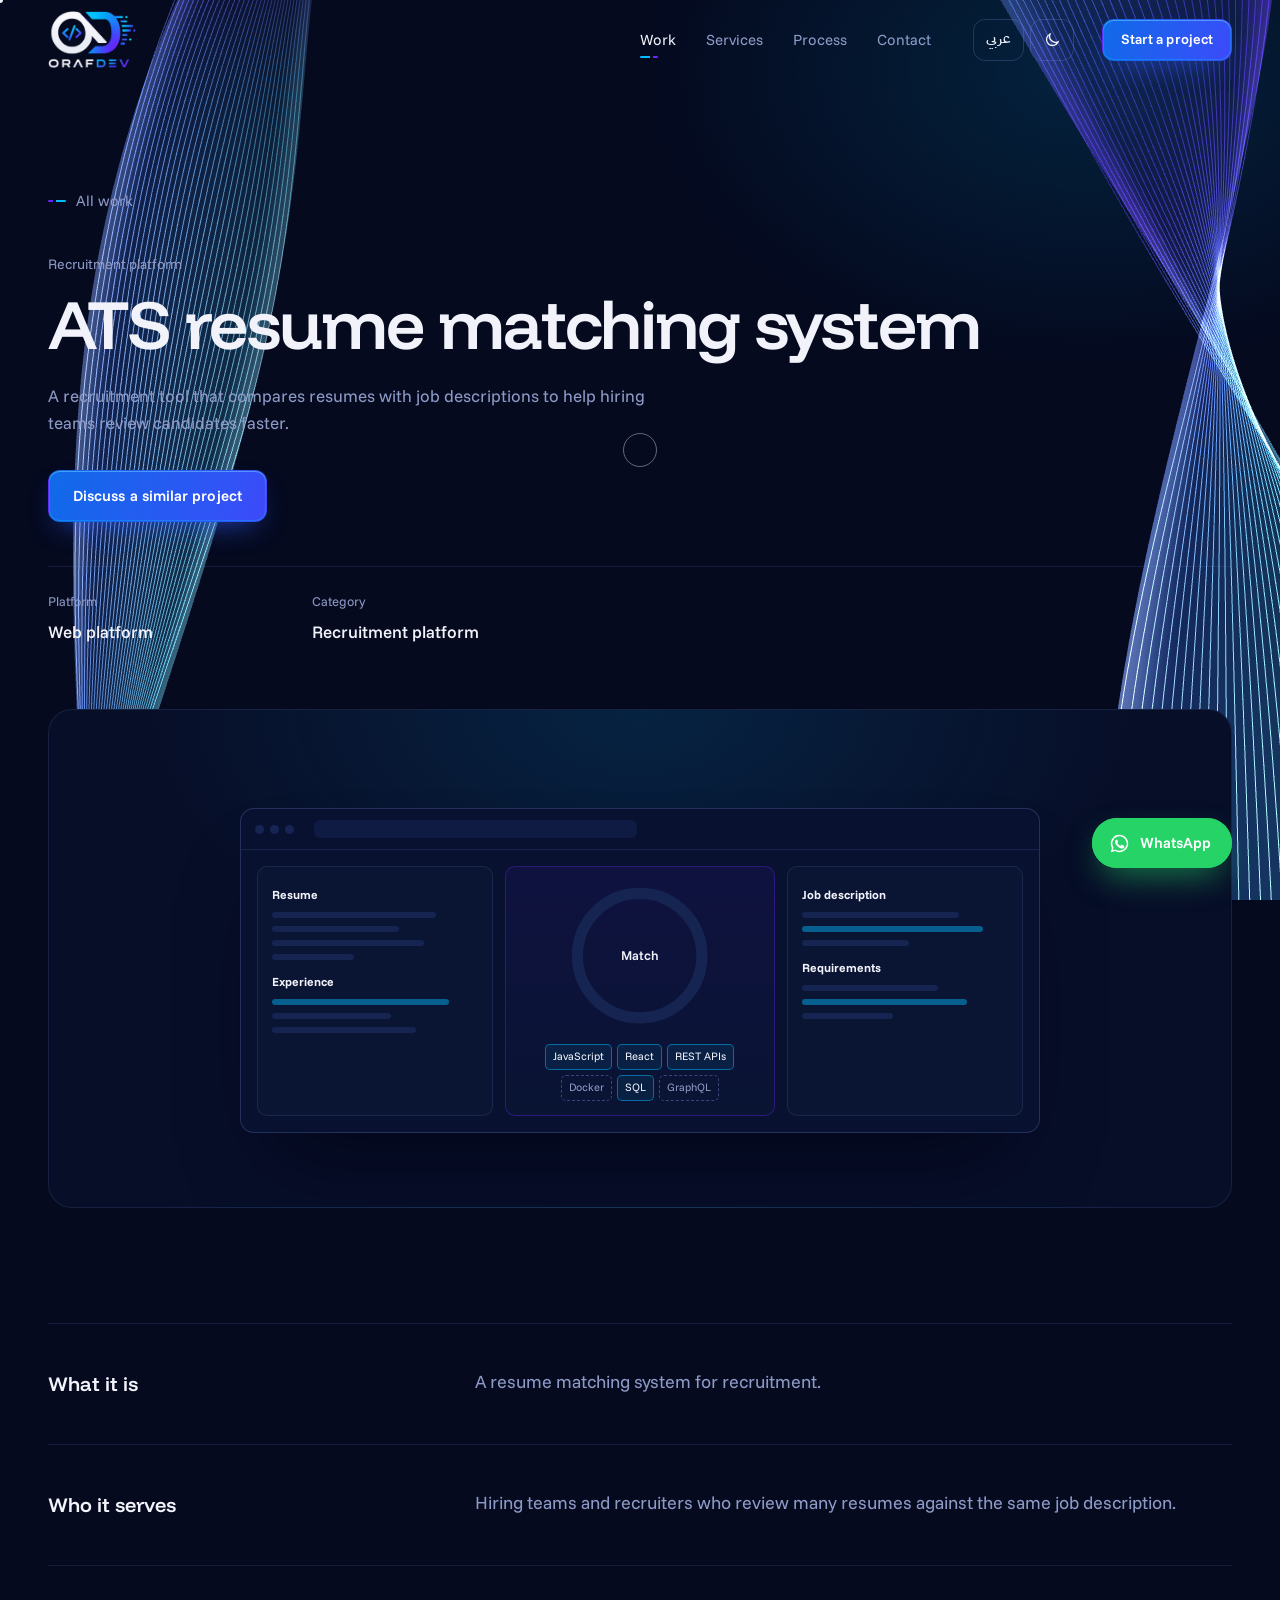
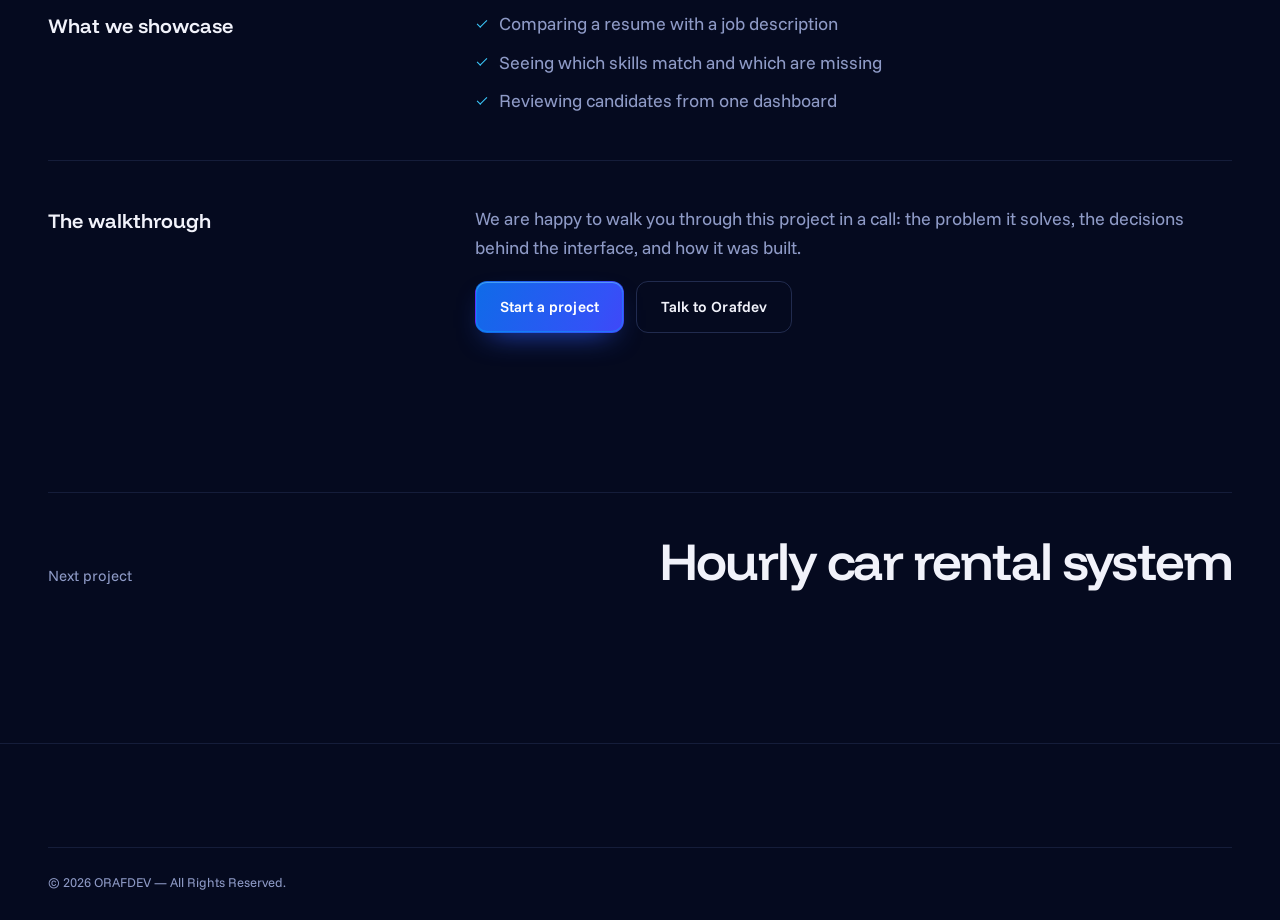
==== commit 290bbfaf: "Project cards on phones: keep each card's GPU layers fixed while scrolling A screen recording from I" ====
--- a/work/ats-matching.html
+++ b/work/ats-matching.html
@@ -22,7 +22,7 @@
   <link rel="preconnect" href="https://fonts.googleapis.com">
   <link rel="preconnect" href="https://fonts.gstatic.com" crossorigin>
   <link href="https://fonts.googleapis.com/css2?family=Funnel+Display:wght@400..800&family=Funnel+Sans:wght@400..700&family=IBM+Plex+Sans+Arabic:wght@400;500;600;700&display=swap" rel="stylesheet">
-  <link rel="stylesheet" href="../assets/css/styles.css?v=20261120a">
+  <link rel="stylesheet" href="../assets/css/styles.css?v=20261121a">
   <script src="../assets/js/prefs.js"></script>
   <script src="../assets/js/config.js?v=6"></script>
   <script src="../assets/js/i18n.js?v=20261119b" defer></script>
--- a/assets/css/styles.css
+++ b/assets/css/styles.css
@@ -1438,3 +1438,15 @@
    recomposite instead of repainting the page tiles under them (a fast full-page scroll rasterized ~20% more tiles
    and spent ~30% more GPU time painting without this). Phones keep their own tuning above. */
 @media (min-width: 901px) { .panel, .tl-fill, .system-fill, .cta-core, .stat dd { will-change: transform; } }
+
+/* Phones/tablets: a card's GPU layers stay the same for the whole scroll. Instagram's in-app browser drew a card's
+   image and text at a different place from the card's own box (empty boxes, two cards' text on top of each other)
+   whenever the layer list changed mid-scroll: a covered card dropped its layers (visibility), a card that started
+   receding got a transform node. Each card now keeps its own permanent layer, and a covered card is faded to 0
+   instead (not drawn, but its layers stay). Same look. */
+@media (max-width: 900px) {
+  .panel { will-change: transform, opacity; }
+  .panel.is-covered { visibility: visible; opacity: 0; pointer-events: none; }
+  /* the parts that slide when a card becomes active keep their layer too, instead of gaining one for each move */
+  .panel :is(.phone, .duo-back, .trio-back, .trio-phone, .trio-chip) { will-change: transform; }
+}
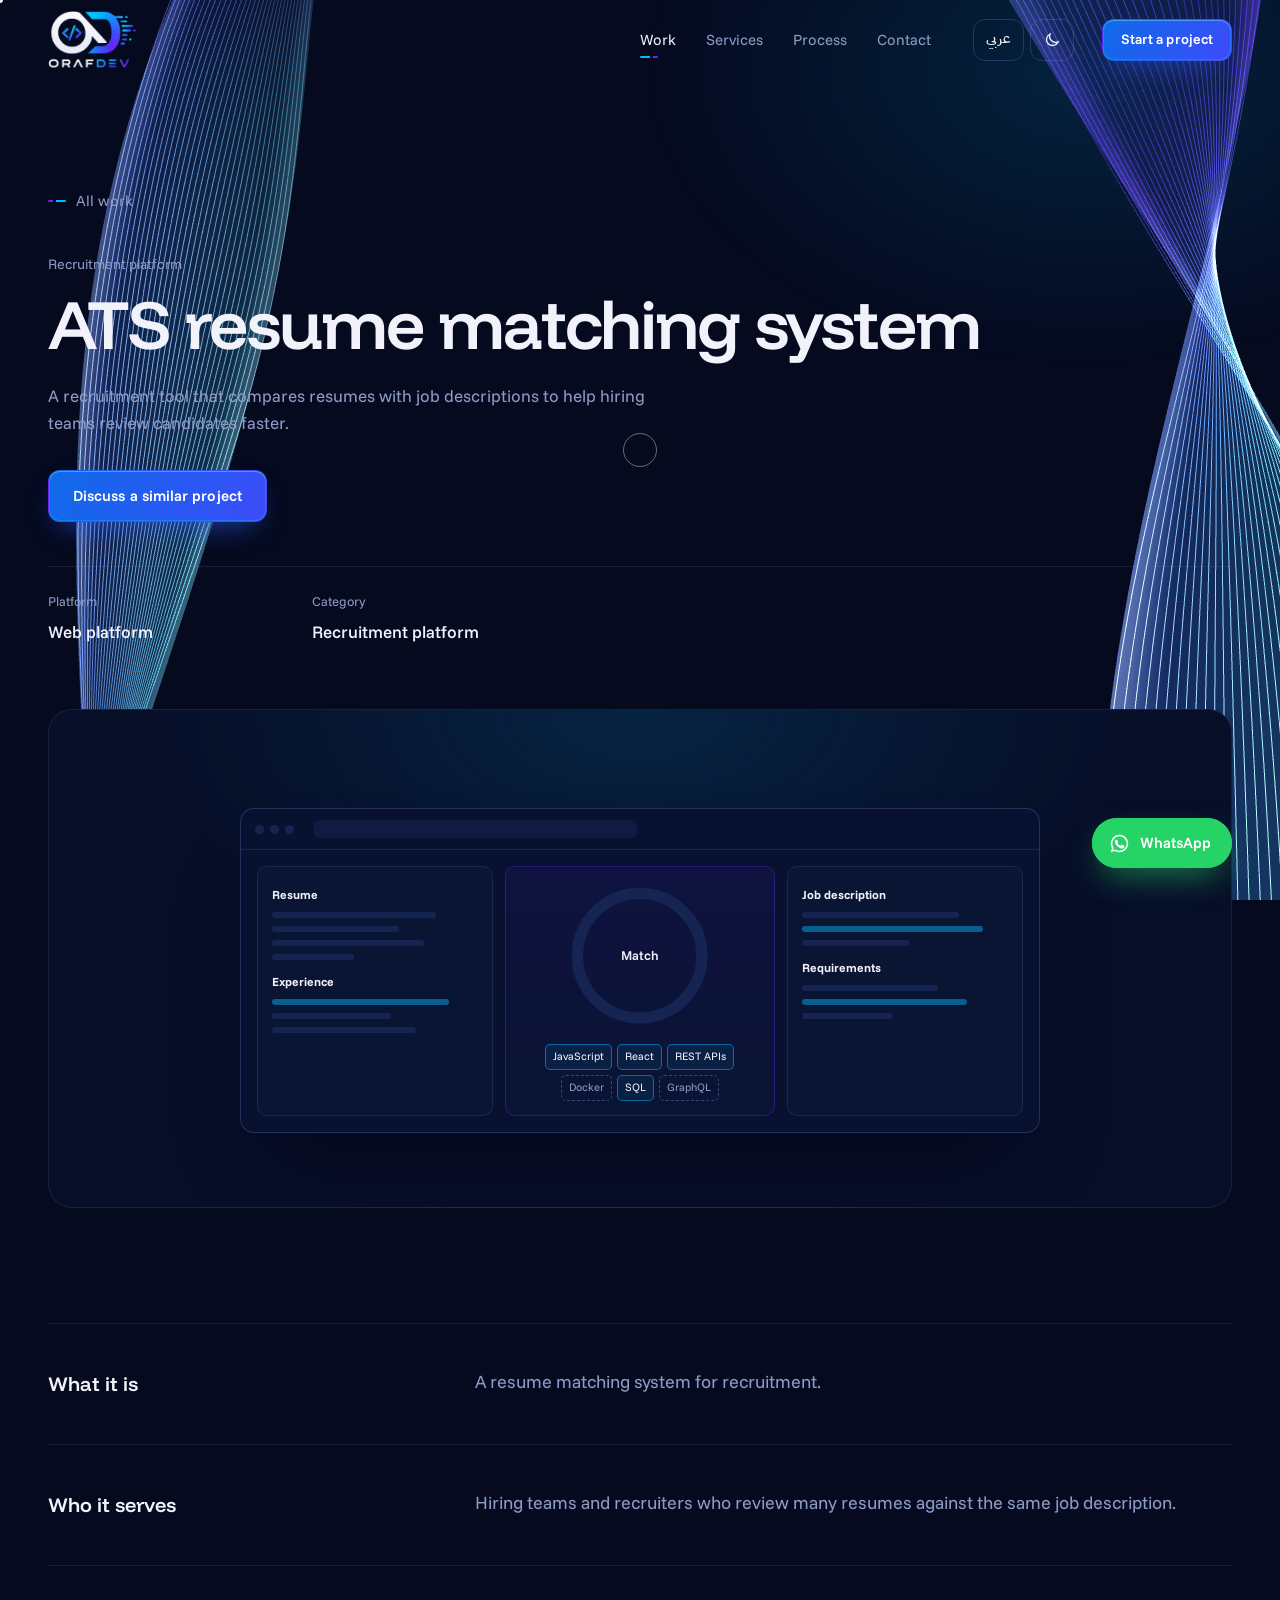
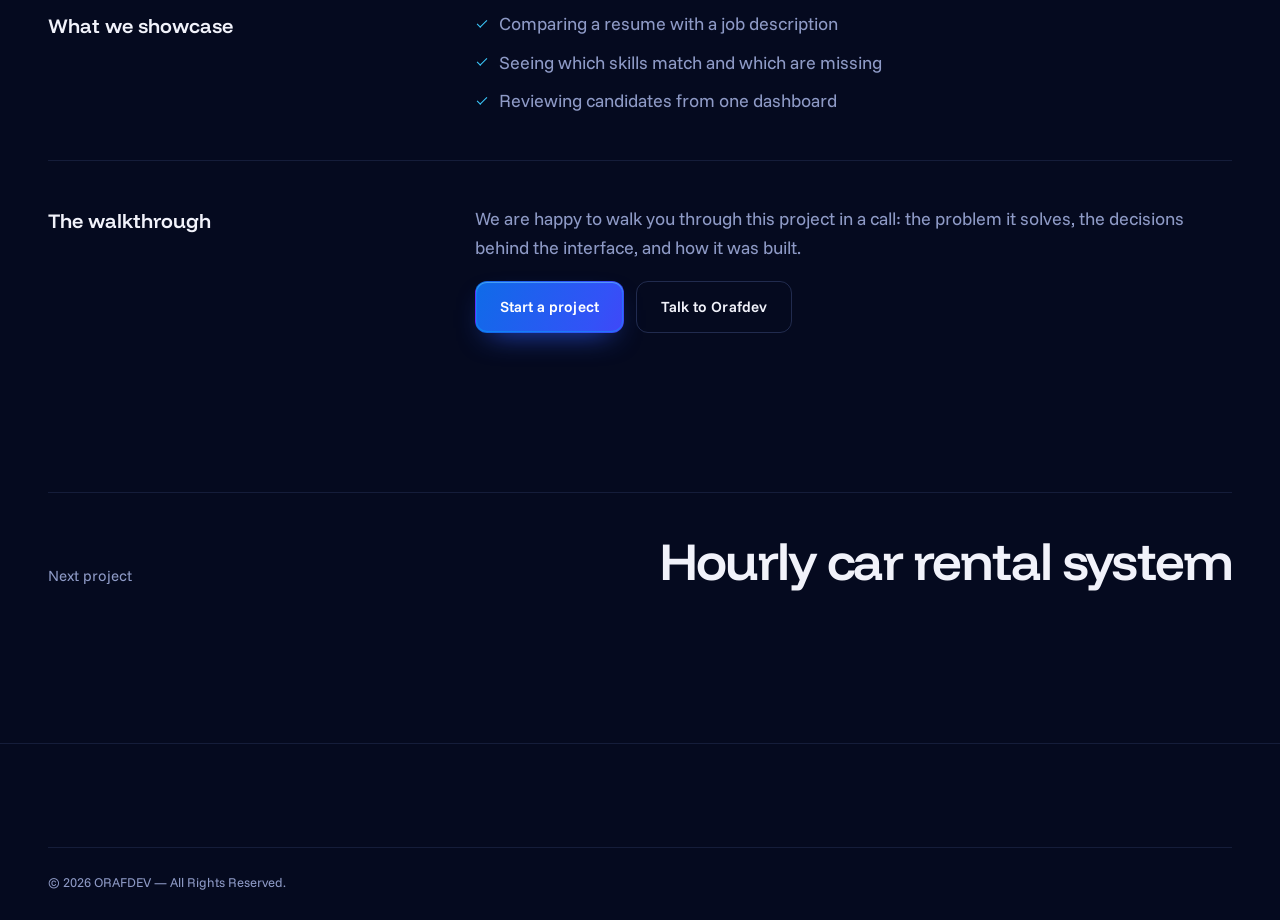
==== commit b2dd4430: "Phones: projects become a swipe row instead of a sticky stack Instagram's in-app browser on Android " ====
--- a/work/ats-matching.html
+++ b/work/ats-matching.html
@@ -22,11 +22,11 @@
   <link rel="preconnect" href="https://fonts.googleapis.com">
   <link rel="preconnect" href="https://fonts.gstatic.com" crossorigin>
   <link href="https://fonts.googleapis.com/css2?family=Funnel+Display:wght@400..800&family=Funnel+Sans:wght@400..700&family=IBM+Plex+Sans+Arabic:wght@400;500;600;700&display=swap" rel="stylesheet">
-  <link rel="stylesheet" href="../assets/css/styles.css?v=20261121a">
+  <link rel="stylesheet" href="../assets/css/styles.css?v=20261122a">
   <script src="../assets/js/prefs.js"></script>
   <script src="../assets/js/config.js?v=6"></script>
   <script src="../assets/js/i18n.js?v=20261119b" defer></script>
-  <script src="../assets/js/main.js?v=20261119c" defer></script>
+  <script src="../assets/js/main.js?v=20261122a" defer></script>
   <script src="../assets/js/silk3d.js?v=20261118f" defer></script>
   <!-- Microsoft Clarity (visitor analytics), started after the page has loaded -->
   <script>
--- a/assets/css/styles.css
+++ b/assets/css/styles.css
@@ -1439,14 +1439,56 @@
    and spent ~30% more GPU time painting without this). Phones keep their own tuning above. */
 @media (min-width: 901px) { .panel, .tl-fill, .system-fill, .cta-core, .stat dd { will-change: transform; } }
 
-/* Phones/tablets: a card's GPU layers stay the same for the whole scroll. Instagram's in-app browser drew a card's
-   image and text at a different place from the card's own box (empty boxes, two cards' text on top of each other)
-   whenever the layer list changed mid-scroll: a covered card dropped its layers (visibility), a card that started
-   receding got a transform node. Each card now keeps its own permanent layer, and a covered card is faded to 0
-   instead (not drawn, but its layers stay). Same look. */
+/* ==========================================================================
+   Phones and tablets: the projects are a swipe row, not a sticky stack
+   Instagram's in-app browser on Android could not draw the sticky stack (cards that stick, scale, darken and
+   cover each other while the page scrolls): cards went blank or showed two cards' text at once, whatever the
+   layer tuning. Here nothing moves while the page scrolls. The cards sit side by side in a native sideways
+   scroller, one per screen with the next one peeking in; the page scroll stays a plain scroll. Desktop keeps
+   the stack. main.js (deck rail) marks the card on screen and drives the bar under the row.
+   ========================================================================== */
 @media (max-width: 900px) {
-  .panel { will-change: transform, opacity; }
-  .panel.is-covered { visibility: visible; opacity: 0; pointer-events: none; }
-  /* the parts that slide when a card becomes active keep their layer too, instead of gaining one for each move */
-  .panel :is(.phone, .duo-back, .trio-back, .trio-phone, .trio-chip) { will-change: transform; }
-}
+  .deck {
+    display: flex; gap: 12px; align-items: stretch;
+    overflow-x: auto; overflow-y: hidden; overscroll-behavior-x: contain;
+    scroll-snap-type: x mandatory; scroll-padding-inline: var(--gutter);
+    margin-inline: calc(var(--gutter) * -1); padding: 4px var(--gutter) 6px;
+    scrollbar-width: none; -webkit-overflow-scrolling: touch;
+  }
+  .deck::-webkit-scrollbar { display: none; }
+  .panel {
+    flex: 0 0 min(86%, 560px); position: relative; top: auto; z-index: auto; transform: none !important;
+    scroll-snap-align: center; scroll-snap-stop: always; min-height: 0; will-change: auto;
+    display: flex; flex-direction: column;
+  }
+  .panel-info { flex: 1; justify-content: flex-start; }
+  .panel-actions { margin-top: auto; padding-top: 6px; }
+  .panel-dim { display: none; }
+  .panel.is-covered { visibility: visible; }
+  /* no scroll-driven tilt inside the row: the card you land on plays its own animation instead */
+  .panel-media { perspective: none; }
+  .panel-media > * { transform: none !important; }
+
+  /* The bar under the row: one segment per project, the active one in that project's own colour. */
+  .deck-bar { display: flex; align-items: center; gap: 14px; margin-top: 18px; }
+  .deck-seg { display: flex; gap: 6px; flex: 1; }
+  .deck-seg button {
+    flex: 1; height: 28px; padding: 0; border: 0; background: none; cursor: pointer; position: relative;
+    -webkit-tap-highlight-color: transparent;
+  }
+  .deck-seg button::before {
+    content: ""; position: absolute; inset-inline: 0; top: 50%; height: 3px; margin-top: -1.5px; border-radius: 3px;
+    background: var(--line-2); transition: background-color .35s var(--ease-out), box-shadow .35s var(--ease-out);
+  }
+  .deck-seg button[aria-current="true"]::before {
+    background: rgb(var(--tint)); box-shadow: 0 0 12px rgba(var(--tint), .55);
+  }
+  .deck-seg button:focus-visible { outline: 2px solid rgb(var(--tint)); outline-offset: 2px; border-radius: 4px; }
+  .deck-count {
+    font-family: var(--font-display); font-weight: 600; font-size: .9375rem; color: var(--fg-2);
+    font-variant-numeric: tabular-nums; direction: ltr; min-width: 3.2em; text-align: end;
+  }
+  .deck-count b { color: rgb(var(--tint)); font-weight: 700; transition: color .35s var(--ease-out); }
+}
+@media (min-width: 901px) { .deck-bar { display: none; } }
+@media (prefers-reduced-motion: reduce) { .deck { scroll-behavior: auto; } }
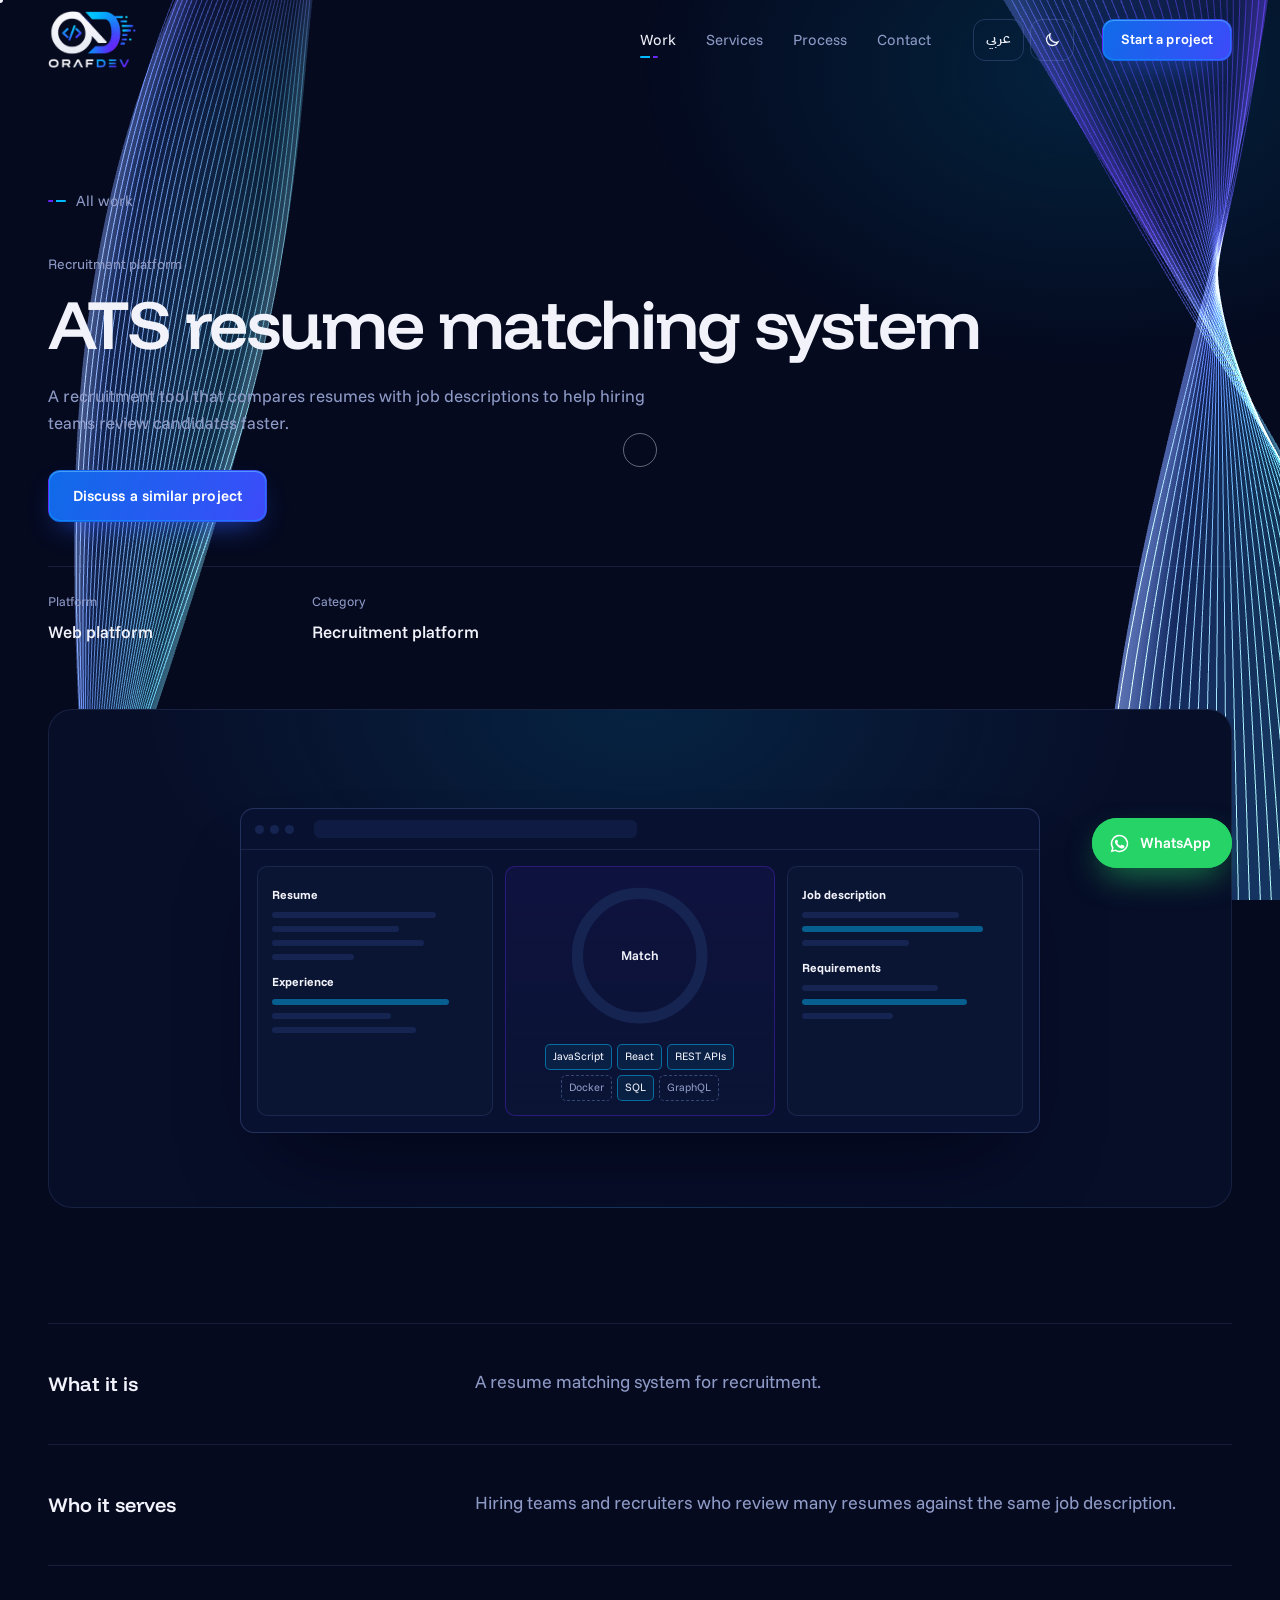
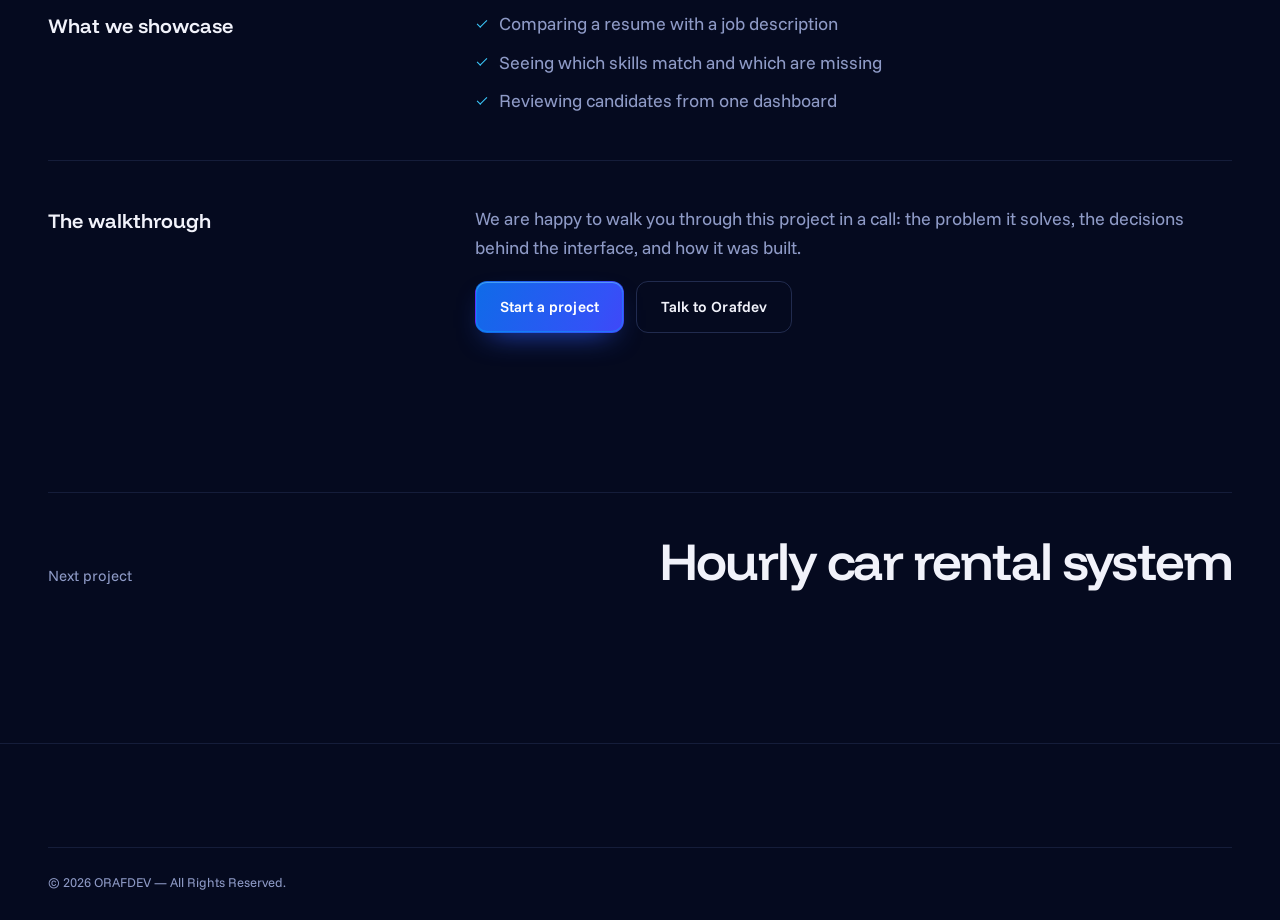
==== commit c03c8fbd: "Phones: bring back the stacking deck, its recede driven by the browser's scroll Omar wants the stack" ====
--- a/work/ats-matching.html
+++ b/work/ats-matching.html
@@ -22,11 +22,11 @@
   <link rel="preconnect" href="https://fonts.googleapis.com">
   <link rel="preconnect" href="https://fonts.gstatic.com" crossorigin>
   <link href="https://fonts.googleapis.com/css2?family=Funnel+Display:wght@400..800&family=Funnel+Sans:wght@400..700&family=IBM+Plex+Sans+Arabic:wght@400;500;600;700&display=swap" rel="stylesheet">
-  <link rel="stylesheet" href="../assets/css/styles.css?v=20261122a">
+  <link rel="stylesheet" href="../assets/css/styles.css?v=20261122b">
   <script src="../assets/js/prefs.js"></script>
   <script src="../assets/js/config.js?v=6"></script>
   <script src="../assets/js/i18n.js?v=20261119b" defer></script>
-  <script src="../assets/js/main.js?v=20261122a" defer></script>
+  <script src="../assets/js/main.js?v=20261122b" defer></script>
   <script src="../assets/js/silk3d.js?v=20261118f" defer></script>
   <!-- Microsoft Clarity (visitor analytics), started after the page has loaded -->
   <script>
--- a/assets/css/styles.css
+++ b/assets/css/styles.css
@@ -1440,55 +1440,51 @@
 @media (min-width: 901px) { .panel, .tl-fill, .system-fill, .cta-core, .stat dd { will-change: transform; } }
 
 /* ==========================================================================
-   Phones and tablets: the projects are a swipe row, not a sticky stack
-   Instagram's in-app browser on Android could not draw the sticky stack (cards that stick, scale, darken and
-   cover each other while the page scrolls): cards went blank or showed two cards' text at once, whatever the
-   layer tuning. Here nothing moves while the page scrolls. The cards sit side by side in a native sideways
-   scroller, one per screen with the next one peeking in; the page scroll stays a plain scroll. Desktop keeps
-   the stack. main.js (deck rail) marks the card on screen and drives the bar under the row.
-   ========================================================================== */
-@media (max-width: 900px) {
-  .deck {
-    display: flex; gap: 12px; align-items: stretch;
-    overflow-x: auto; overflow-y: hidden; overscroll-behavior-x: contain;
-    scroll-snap-type: x mandatory; scroll-padding-inline: var(--gutter);
-    margin-inline: calc(var(--gutter) * -1); padding: 4px var(--gutter) 6px;
-    scrollbar-width: none; -webkit-overflow-scrolling: touch;
+   Phones/tablets: the receding card is driven by the browser's own scroll, not by JavaScript
+   Instagram's in-app browser scrolls on its compositor thread while main.js ran on the main thread. Every
+   frame main.js read the cards and wrote a new scale onto a sticky card, so in that browser the card's box,
+   its image and its text could be drawn from different moments: blank cards, an image ahead of its card,
+   two cards' text at once. Here the same scale (1 -> .94) and the same darkening (0 -> .35, .06 light) are
+   scroll-driven CSS animations, which the browser runs in step with the scroll itself. main.js only measures
+   where each card's recede starts and ends (--r0, --r1, scroll positions in px) when the layout changes.
+   Same look; browsers without scroll-driven animations keep the JavaScript version.
+   ========================================================================== */
+@supports (animation-timeline: scroll()) {
+  @media (max-width: 900px) {
+    /* second animation: a card the next card covers completely fades out at that exact scroll position, so it is
+       not drawn (as .is-covered did from main.js); --h0 stays far away for a card that is never fully covered */
+    .deck.is-css-recede .panel {
+      animation: panel-recede linear both, panel-hide linear both;
+      animation-timeline: scroll(root block), scroll(root block);
+      animation-range: var(--r0, 0px) var(--r1, 1px), var(--h0, 99999px) var(--h1, 100000px);
+    }
+    .deck.is-css-recede .panel-dim {
+      animation: panel-dim linear both; animation-timeline: scroll(root block);
+      animation-range: var(--r0, 0px) var(--r1, 1px);
+    }
+    .deck.is-css-recede .panel:last-child, .deck.is-css-recede .panel:last-child .panel-dim { animation: none; }
   }
-  .deck::-webkit-scrollbar { display: none; }
-  .panel {
-    flex: 0 0 min(86%, 560px); position: relative; top: auto; z-index: auto; transform: none !important;
-    scroll-snap-align: center; scroll-snap-stop: always; min-height: 0; will-change: auto;
-    display: flex; flex-direction: column;
+}
+:root { --dim-max: .35; }
+:root[data-theme="light"] { --dim-max: .06; }
+@keyframes panel-recede { from { transform: scale(1); } to { transform: scale(.94); } }
+@keyframes panel-dim { from { opacity: 0; } to { opacity: var(--dim-max); } }
+@keyframes panel-hide { from { opacity: 1; } to { opacity: 0; } }
+/* Touch screens: the images' scroll tilt, the same way (rotateX -9deg..., rotateY 6deg... by distance from the screen
+   middle, until the card sticks; main.js measures --t0, --t1 and the tilt at the stick point, --d1). */
+@supports (animation-timeline: scroll()) {
+  @media (max-width: 900px) {
+    .deck.is-css-tilt .panel-media > * {
+      animation: media-tilt linear both; animation-timeline: scroll(root block);
+      animation-range: var(--t0, 0px) var(--t1, 1px);
+    }
   }
-  .panel-info { flex: 1; justify-content: flex-start; }
-  .panel-actions { margin-top: auto; padding-top: 6px; }
-  .panel-dim { display: none; }
-  .panel.is-covered { visibility: visible; }
-  /* no scroll-driven tilt inside the row: the card you land on plays its own animation instead */
-  .panel-media { perspective: none; }
-  .panel-media > * { transform: none !important; }
-
-  /* The bar under the row: one segment per project, the active one in that project's own colour. */
-  .deck-bar { display: flex; align-items: center; gap: 14px; margin-top: 18px; }
-  .deck-seg { display: flex; gap: 6px; flex: 1; }
-  .deck-seg button {
-    flex: 1; height: 28px; padding: 0; border: 0; background: none; cursor: pointer; position: relative;
-    -webkit-tap-highlight-color: transparent;
-  }
-  .deck-seg button::before {
-    content: ""; position: absolute; inset-inline: 0; top: 50%; height: 3px; margin-top: -1.5px; border-radius: 3px;
-    background: var(--line-2); transition: background-color .35s var(--ease-out), box-shadow .35s var(--ease-out);
-  }
-  .deck-seg button[aria-current="true"]::before {
-    background: rgb(var(--tint)); box-shadow: 0 0 12px rgba(var(--tint), .55);
-  }
-  .deck-seg button:focus-visible { outline: 2px solid rgb(var(--tint)); outline-offset: 2px; border-radius: 4px; }
-  .deck-count {
-    font-family: var(--font-display); font-weight: 600; font-size: .9375rem; color: var(--fg-2);
-    font-variant-numeric: tabular-nums; direction: ltr; min-width: 3.2em; text-align: end;
-  }
-  .deck-count b { color: rgb(var(--tint)); font-weight: 700; transition: color .35s var(--ease-out); }
-}
-@media (min-width: 901px) { .deck-bar { display: none; } }
-@media (prefers-reduced-motion: reduce) { .deck { scroll-behavior: auto; } }
+}
+@keyframes media-tilt {
+  from { transform: rotateX(-9deg) rotateY(6deg); }
+  to { transform: rotateX(calc(var(--d1, 0) * -9deg)) rotateY(calc(var(--d1, 0) * 6deg)); }
+}
+/* while main.js measures the cards' places in the page, nothing sticks or animates (one synchronous read) */
+.deck.is-measuring .panel { position: relative !important; top: auto !important; animation: none !important; transform: none !important; }
+.deck.is-measuring .panel-media > * { animation: none !important; }
+@media (prefers-reduced-motion: reduce) { .deck.is-css-recede .panel, .deck.is-css-recede .panel-dim, .deck.is-css-tilt .panel-media > * { animation: none; } }
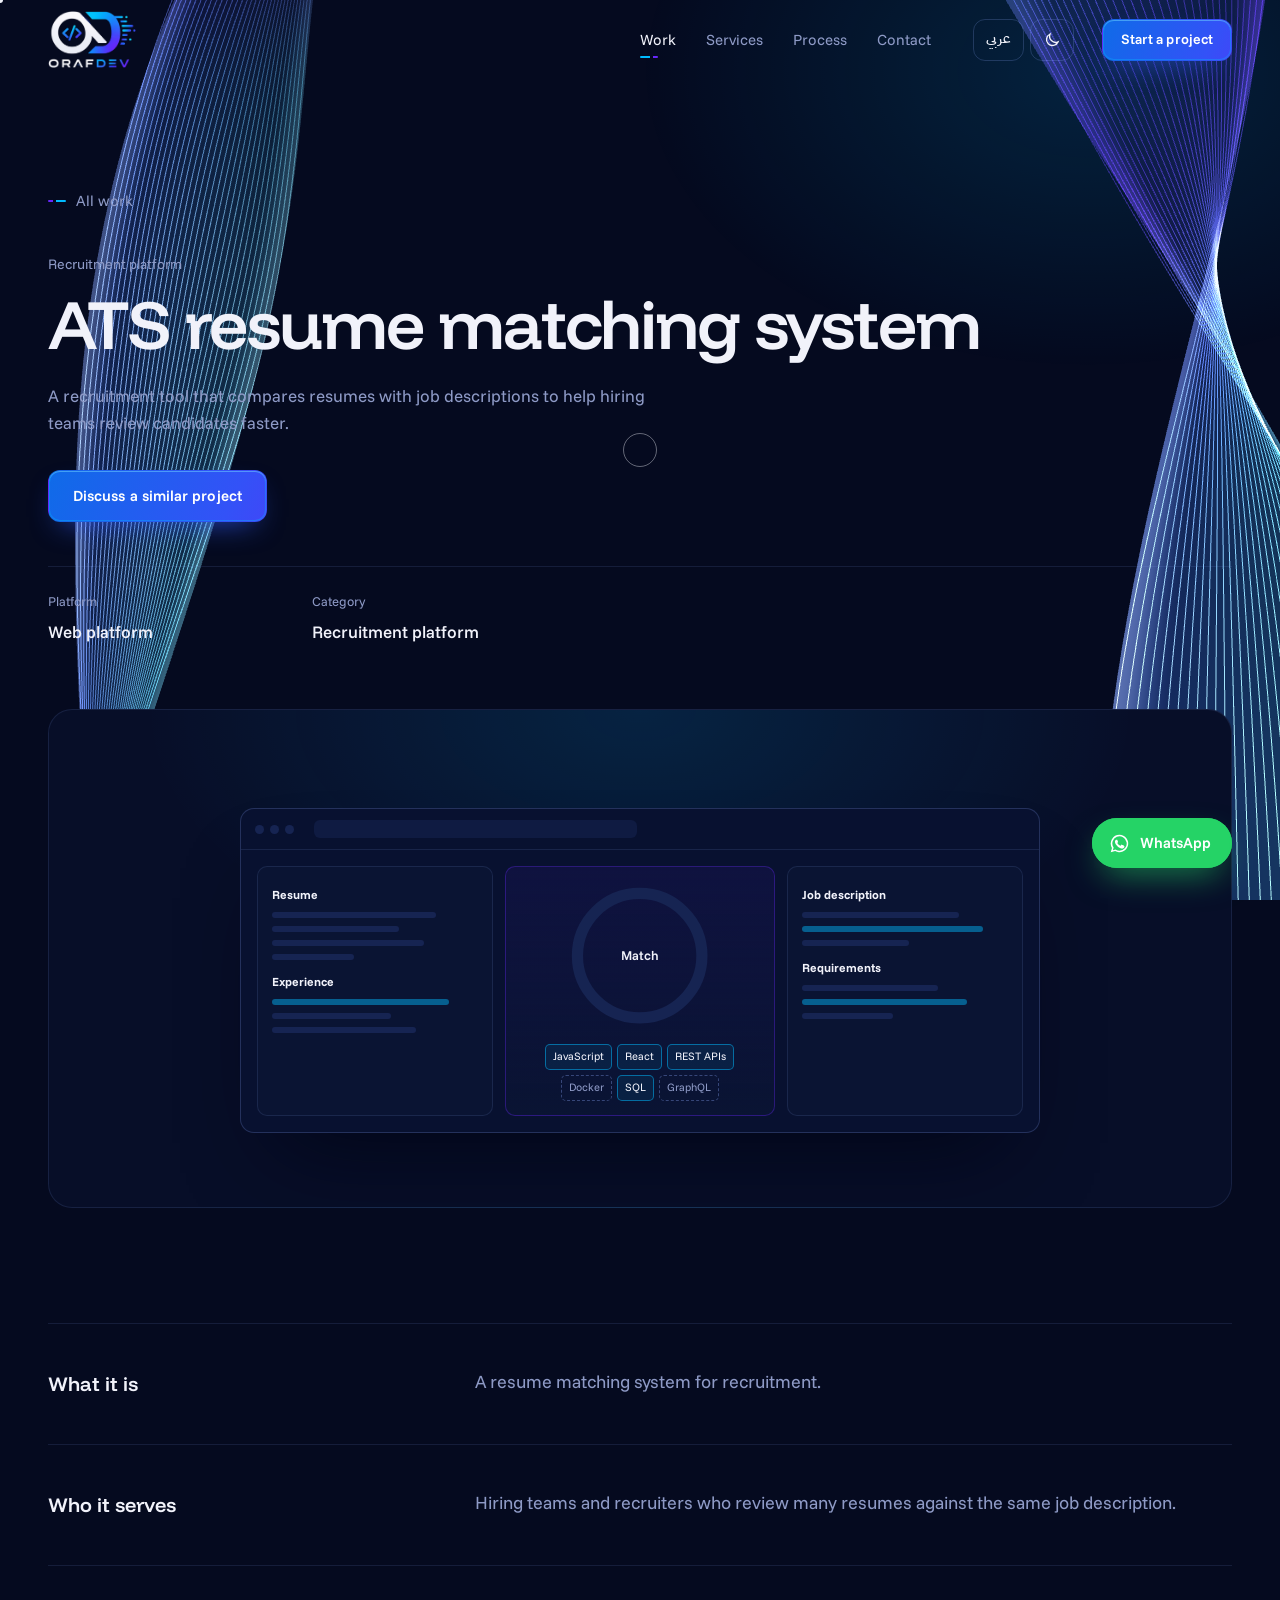
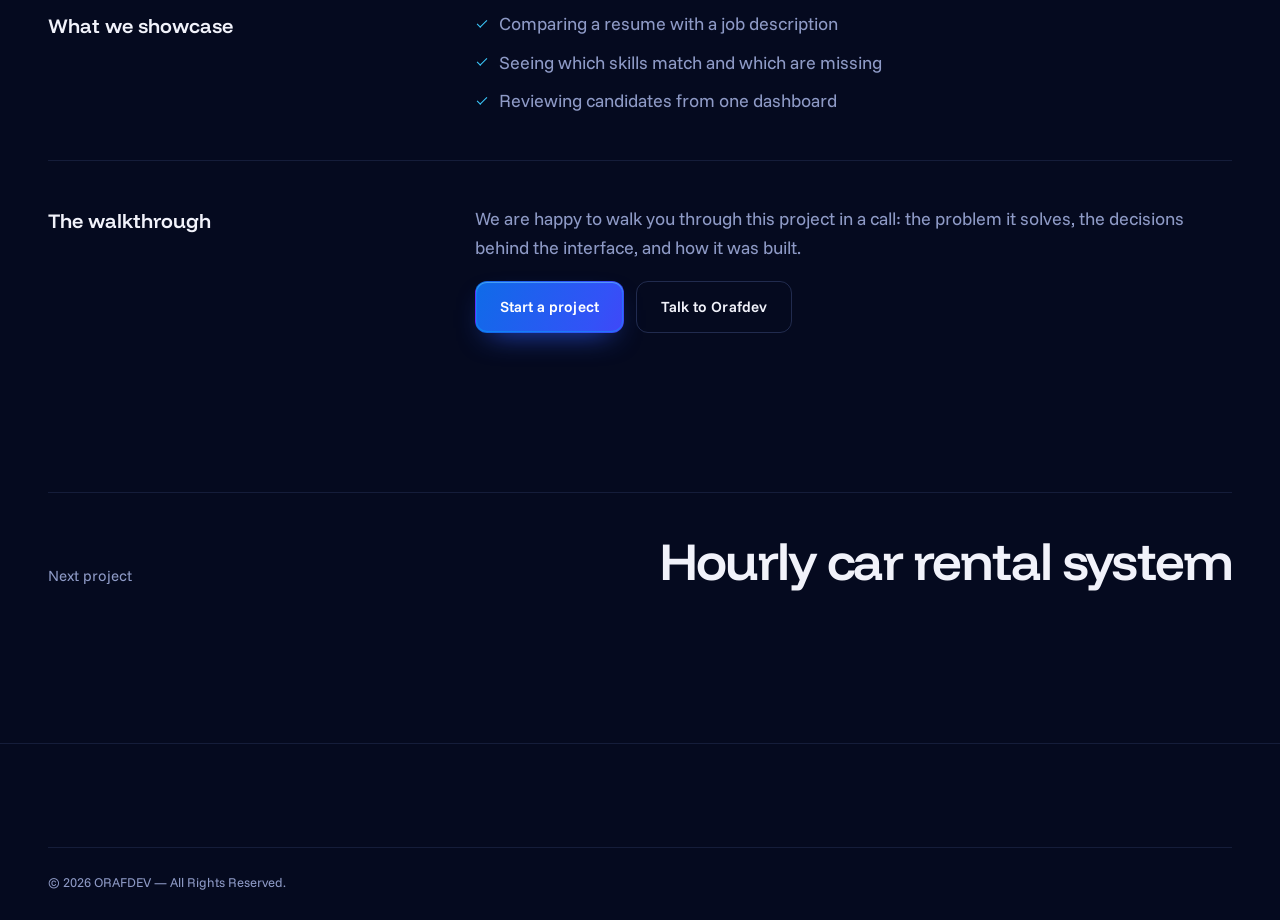
==== commit 93c66806: "Phones: draw the project deck in time in Instagram's in-app browser Reproduced at last in a real And" ====
--- a/work/ats-matching.html
+++ b/work/ats-matching.html
@@ -22,11 +22,11 @@
   <link rel="preconnect" href="https://fonts.googleapis.com">
   <link rel="preconnect" href="https://fonts.gstatic.com" crossorigin>
   <link href="https://fonts.googleapis.com/css2?family=Funnel+Display:wght@400..800&family=Funnel+Sans:wght@400..700&family=IBM+Plex+Sans+Arabic:wght@400;500;600;700&display=swap" rel="stylesheet">
-  <link rel="stylesheet" href="../assets/css/styles.css?v=20261122b">
+  <link rel="stylesheet" href="../assets/css/styles.css?v=20261122c">
   <script src="../assets/js/prefs.js"></script>
   <script src="../assets/js/config.js?v=6"></script>
   <script src="../assets/js/i18n.js?v=20261119b" defer></script>
-  <script src="../assets/js/main.js?v=20261122b" defer></script>
+  <script src="../assets/js/main.js?v=20261122c" defer></script>
   <script src="../assets/js/silk3d.js?v=20261118f" defer></script>
   <!-- Microsoft Clarity (visitor analytics), started after the page has loaded -->
   <script>
--- a/assets/css/styles.css
+++ b/assets/css/styles.css
@@ -1488,3 +1488,44 @@
 .deck.is-measuring .panel { position: relative !important; top: auto !important; animation: none !important; transform: none !important; }
 .deck.is-measuring .panel-media > * { animation: none !important; }
 @media (prefers-reduced-motion: reduce) { .deck.is-css-recede .panel, .deck.is-css-recede .panel-dim, .deck.is-css-tilt .panel-media > * { animation: none; } }
+
+/* ==========================================================================
+   Running lights and the pulse without masks
+   The ring-shaped masks on .glow-ring and .glow-pulse made the browser draw each button's light into an
+   off-screen image on every frame (a render pass): with the phone contact bar and the cards' buttons, about
+   five of them per frame. In Android's WebView (Instagram's in-app browser) that drawing took the GPU time the
+   page needed to draw cards while scrolling, so cards showed up blank or half drawn.
+   Same picture, no mask: the light spins behind the button as before, and the button's own fill is painted
+   again on ::before just above it, leaving only the edge band uncovered (1.5px for .live-btn, 2px for
+   .btn-glow, as the masks did). The pulse sits under that fill too, so it shows only outside the button.
+   ========================================================================== */
+.glow-ring { z-index: -2; padding: 0; -webkit-mask: none; mask: none; }
+.glow-pulse { z-index: -2; -webkit-mask: none; mask: none; }
+.has-ring::before {
+  content: ""; position: absolute; z-index: -1; pointer-events: none; padding: 0; animation: none;
+  -webkit-mask: none; mask: none; border-radius: inherit;
+  background: inherit; /* the button's own fill, and its hover change, follow automatically */
+}
+/* .live-btn: the light band ran from 1px outside the edge to .5px inside it */
+.live-btn.has-ring::before { inset: .5px; box-shadow: inset 0 0 0 .5px var(--line-2); }
+/* .btn-glow (always .btn-primary): the band ran from 2px outside to the edge */
+.btn-glow.has-ring::before { inset: 0; box-shadow: inset 0 1px 0 rgba(255, 255, 255, .22), inset 0 0 0 1px rgba(var(--ion-rgb), .35); }
+.btn-glow.has-ring:hover::before { box-shadow: inset 0 1px 0 rgba(255, 255, 255, .28), inset 0 0 0 1px rgba(var(--ion-rgb), .7); }
+/* a "soon" button has no fill to cover the light with, and its light stands still: it keeps the mask */
+.live-btn.is-soon.has-ring::before { content: none; }
+.live-btn.is-soon > .glow-ring { z-index: -1; padding: 1.5px; -webkit-mask: linear-gradient(#000 0 0) content-box, linear-gradient(#000 0 0); -webkit-mask-composite: xor; mask: linear-gradient(#000 0 0) content-box exclude, linear-gradient(#000 0 0); }
+
+/* Phones and tablets (the image sits on top of the card): fewer off-screen drawings per frame, same picture.
+   Measured in Android's WebView while scrolling the deck, these were the other big costs:
+   - The scroll tilt turns each project image in 3D. When the image and its shine had layers of their own, the
+     browser had to flatten that 3D group off screen on every frame. Drawn into one layer, the tilt is applied
+     directly (same rotation, same perspective).
+   - The card clipped all its children to its rounded corners, one more off-screen drawing per card. Only the
+     image area reaches those corners, so it now rounds its own top corners and the card stops clipping.
+   WebView, steady scroll through the deck: 11.8 -> 4.2 off-screen drawings per frame (with the masks above). */
+@media (max-width: 1024px) {
+  .panel .shot img, .panel .shot::after { will-change: auto; }
+  .panel { overflow: visible; }
+  .panel-media { border-radius: calc(var(--r-xl) - 1px) calc(var(--r-xl) - 1px) 0 0; }
+  .panel-dim { border-radius: calc(var(--r-xl) - 1px); } /* inside the 1px border, as the clip kept it */
+}
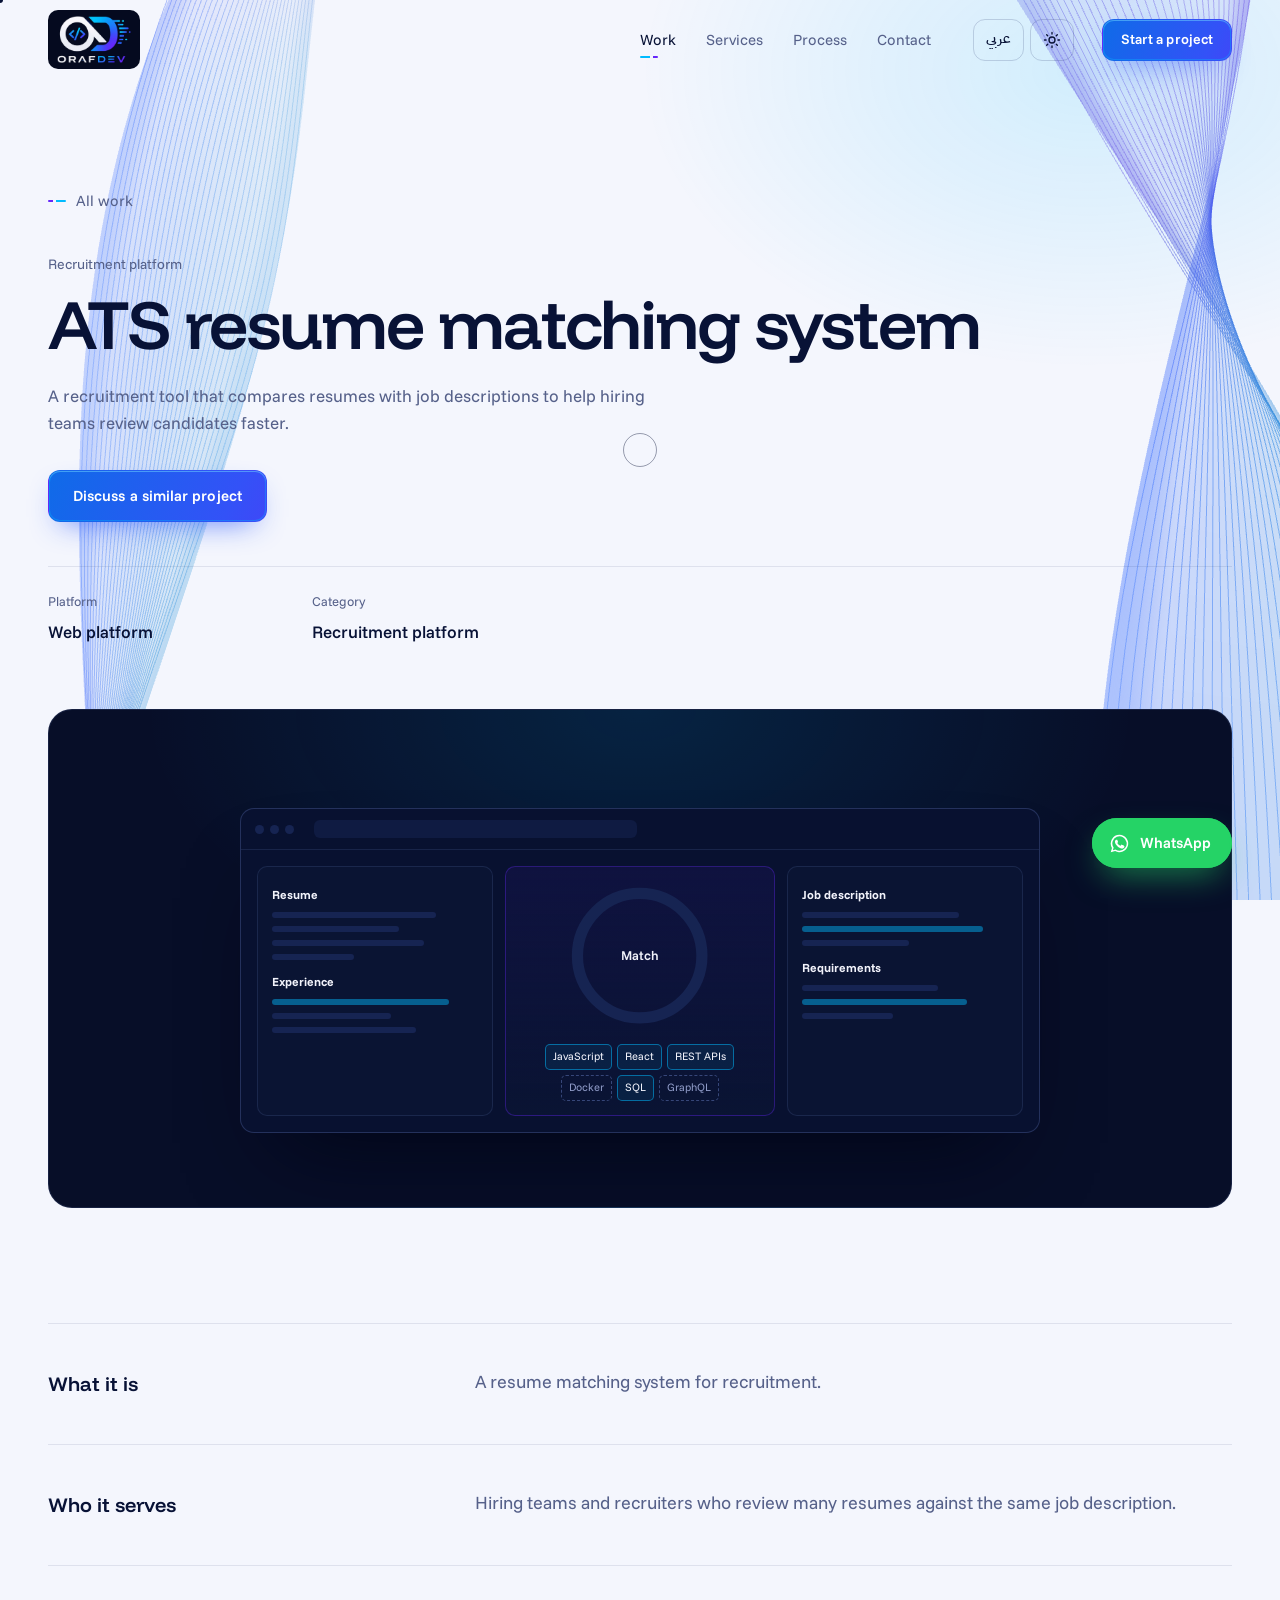
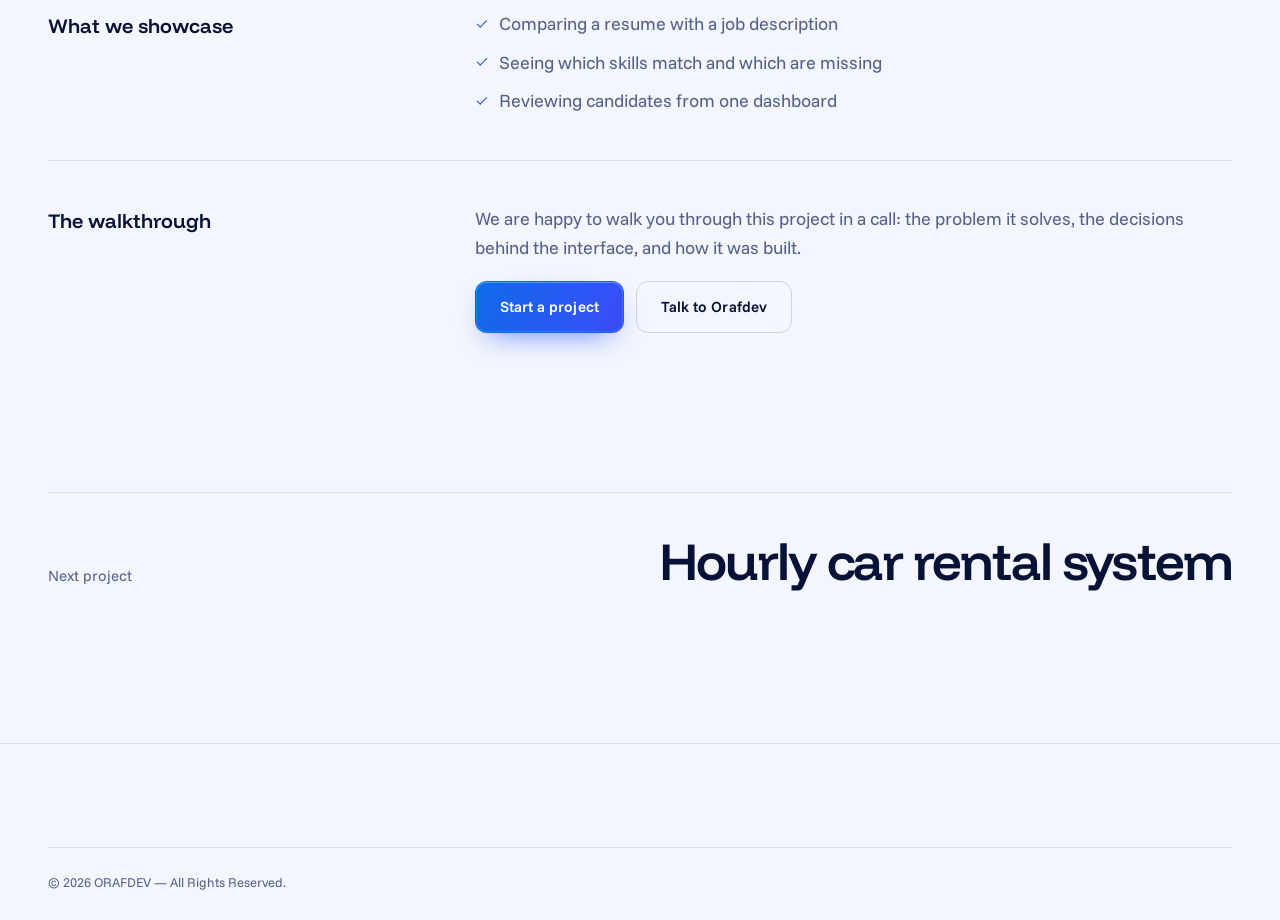
==== commit f02d9ce2: "Light theme by default, ink images ready before the first switch, client reviews as a moving belt Co" ====
--- a/work/ats-matching.html
+++ b/work/ats-matching.html
@@ -1,11 +1,11 @@
 <!doctype html>
-<html lang="en">
+<html lang="en" data-theme="light">
 <head>
   <meta charset="utf-8">
   <meta name="viewport" content="width=device-width, initial-scale=1">
   <title>ATS resume matching system | ORAFDEV</title>
   <meta name="description" content="A recruitment tool that compares resumes with job descriptions to help hiring teams review candidates faster.">
-  <meta name="theme-color" content="#050A1F">
+  <meta name="theme-color" content="#F4F6FD">
   <link rel="canonical" href="https://orafdev.tech/work/ats-matching.html">
   <link rel="icon" href="/favicon.ico" sizes="48x48">
   <link rel="icon" type="image/png" sizes="96x96" href="/assets/img/favicon-96.png">
@@ -22,11 +22,11 @@
   <link rel="preconnect" href="https://fonts.googleapis.com">
   <link rel="preconnect" href="https://fonts.gstatic.com" crossorigin>
   <link href="https://fonts.googleapis.com/css2?family=Funnel+Display:wght@400..800&family=Funnel+Sans:wght@400..700&family=IBM+Plex+Sans+Arabic:wght@400;500;600;700&display=swap" rel="stylesheet">
-  <link rel="stylesheet" href="../assets/css/styles.css?v=20261122c">
-  <script src="../assets/js/prefs.js"></script>
-  <script src="../assets/js/config.js?v=6"></script>
-  <script src="../assets/js/i18n.js?v=20261119b" defer></script>
-  <script src="../assets/js/main.js?v=20261122c" defer></script>
+  <link rel="stylesheet" href="../assets/css/styles.css?v=20261124a">
+  <script src="../assets/js/prefs.js?v=20261124a"></script>
+  <script src="../assets/js/config.js?v=7"></script>
+  <script src="../assets/js/i18n.js?v=20261124a" defer></script>
+  <script src="../assets/js/main.js?v=20261124a" defer></script>
   <script src="../assets/js/silk3d.js?v=20261118f" defer></script>
   <!-- Microsoft Clarity (visitor analytics), started after the page has loaded -->
   <script>
@@ -56,7 +56,7 @@
       </nav>
       <div class="nav-tools">
         <button class="tool-btn lang-btn" type="button" data-lang-toggle>عربي</button>
-        <button class="tool-btn" type="button" data-theme-toggle aria-label="Switch to light mode">
+        <button class="tool-btn" type="button" data-theme-toggle aria-label="Switch to dark mode">
           <svg class="i-moon" viewBox="0 0 24 24" aria-hidden="true"><path d="M20 14.5A8 8 0 0 1 9.5 4a8 8 0 1 0 10.5 10.5Z"/></svg>
           <svg class="i-sun" viewBox="0 0 24 24" aria-hidden="true"><circle cx="12" cy="12" r="4"/><path d="M12 2v2M12 20v2M4.9 4.9l1.4 1.4M17.7 17.7l1.4 1.4M2 12h2M20 12h2M4.9 19.1l1.4-1.4M17.7 6.3l1.4-1.4"/></svg>
         </button>
--- a/assets/css/styles.css
+++ b/assets/css/styles.css
@@ -664,40 +664,53 @@
 @keyframes flow { from { top: 0; opacity: 0; } 10% { opacity: 1; } 90% { opacity: 1; } to { top: 100%; opacity: 0; } }
 
 /* ==========================================================================
-   Testimonials
-   ========================================================================== */
+   Client reviews: a belt of cards that keeps moving (main.js "Client reviews")
+   ========================================================================== */
+.voices { overflow: clip; }
 .voices-head { max-width: none; grid-template-columns: 1fr auto; align-items: end; }
 .voices-head > div:first-child { display: grid; gap: 18px; }
-.carousel-ctrl { display: flex; gap: 8px; }
+.belt-ctrl { display: flex; gap: 8px; }
 .ctrl-btn { width: 52px; height: 52px; border-radius: 50%; border: 1px solid var(--line-2); background: transparent; color: var(--fg); display: grid; place-items: center; cursor: pointer; transition: border-color .25s, background .25s; }
 .ctrl-btn:hover { border-color: var(--line-3); background: var(--surface-2); }
-.ctrl-btn:disabled { opacity: .35; cursor: default; }
 .ctrl-btn svg { width: 20px; height: 20px; fill: none; stroke: currentColor; stroke-width: 1.8; stroke-linecap: round; stroke-linejoin: round; }
-:root[dir="rtl"] .ctrl-btn svg { transform: scaleX(-1); }
-.carousel { display: flex; gap: 20px; overflow-x: auto; scroll-snap-type: x mandatory; scroll-behavior: smooth; scrollbar-width: none; padding: 8px 2px 24px; perspective: 1400px; cursor: grab; }
-.carousel::-webkit-scrollbar { display: none; }
-.carousel.is-dragging { scroll-snap-type: none; scroll-behavior: auto; cursor: grabbing; }
-.quote {
-  flex: 0 0 calc((100% - 40px) / 3); scroll-snap-align: start;
-  display: flex; flex-direction: column; gap: 22px; padding: 32px; min-height: 340px;
-  border-radius: var(--r-xl); border: 1px solid var(--line); background: var(--surface); box-shadow: var(--shadow-1);
-  transition: transform .6s var(--ease-out), opacity .6s, border-color .3s; user-select: none;
-}
-.quote.is-dim { opacity: .55; transform: scale(.97) rotateY(-3deg); }
-.quote:hover { border-color: var(--line-2); }
-.quote-mark { width: 34px; height: 34px; fill: rgba(var(--ion-rgb), .5); }
-.quote blockquote { margin: 0; font-family: var(--font-display); font-size: clamp(1.125rem, 1.5vw, 1.3rem); line-height: 1.45; color: var(--fg); letter-spacing: -0.01em; flex: 1; }
-.quote-stars { display: flex; gap: 3px; }
-.quote-stars svg { width: 16px; height: 16px; fill: var(--ion); }
-.quote footer { display: flex; align-items: center; gap: 14px; padding-top: 20px; border-top: 1px solid var(--line); }
-.quote-avatar { width: 44px; height: 44px; border-radius: 50%; flex: none; display: grid; place-items: center; font-weight: 700; color: #050A1F; background: var(--duo); overflow: hidden; }
-.quote-avatar img { width: 100%; height: 100%; object-fit: cover; }
-.quote-name { color: var(--fg); font-weight: 600; }
-.quote-role { font-size: .875rem; color: var(--muted); }
-.quote-project { margin-inline-start: auto; font-size: .75rem; padding: 4px 9px; border-radius: 6px; background: var(--surface-2); color: var(--fg-2); white-space: nowrap; }
-.carousel-dots { display: flex; justify-content: center; gap: 8px; }
-.carousel-dots button { width: 26px; height: 4px; border-radius: 2px; border: 0; padding: 0; background: var(--line-2); cursor: pointer; transition: background .3s, width .3s; }
-.carousel-dots button[aria-current="true"] { background: var(--ion); width: 40px; }
+:root[dir="rtl"] .ctrl-btn:not([data-hold]) svg { transform: scaleX(-1); }
+.ctrl-btn .i-play { display: none; }
+.ctrl-btn[aria-pressed="true"] .i-play { display: block; }
+.ctrl-btn[aria-pressed="true"] .i-pause { display: none; }
+
+/* Full width on purpose: cards run off both edges of the screen. */
+.voice-belt { touch-action: pan-y; cursor: grab; padding-block: 10px 34px; user-select: none; -webkit-user-select: none; }
+.voice-belt.is-dragging { cursor: grabbing; }
+.voice-track { display: flex; width: max-content; padding-inline-start: max(var(--gutter), calc((100vw - var(--wrap)) / 2)); }
+.voice-set { display: flex; flex: none; align-items: flex-start; }
+.voice {
+  flex: none; width: min(82vw, 400px); margin-inline-end: 22px; min-height: 316px;
+  display: flex; flex-direction: column; gap: 18px; padding: 28px; position: relative;
+  border-radius: var(--r-xl); border: 1px solid var(--line-2); background: var(--surface); box-shadow: var(--shadow-1);
+  transition: border-color .3s;
+}
+.voice:nth-child(even) { margin-top: 24px; }
+.voice:hover { border-color: rgba(var(--azure-rgb), .55); }
+.voice-mark { width: 36px; height: 36px; fill: var(--azure); }
+:root[data-theme="dark"] .voice-mark { fill: var(--ion); }
+.voice blockquote { margin: 0; flex: 1; font-family: var(--font-display); font-size: 1.125rem; line-height: 1.5; color: var(--fg); }
+:root[lang="ar"] .voice blockquote { font-family: "IBM Plex Sans Arabic", var(--font); line-height: 1.8; }
+.voice figcaption { display: flex; align-items: center; gap: 12px; padding-top: 18px; border-top: 1px solid var(--line); }
+.voice-avatar { width: 44px; height: 44px; flex: none; border-radius: 50%; display: grid; place-items: center; font-weight: 700; font-size: 1.125rem; color: #fff; background: var(--brand-btn); }
+.voice-who { display: grid; line-height: 1.4; min-width: 0; }
+.voice-who b { color: var(--fg); font-weight: 600; }
+.voice-who span { font-size: .9375rem; color: var(--muted); }
+.voice-score { margin-inline-start: auto; font-family: var(--font-display); font-weight: 700; font-size: 1.25rem; color: var(--accent-text); }
+.voice-note { color: var(--muted); font-size: .9375rem; }
+:root[lang="ar"] .voice-note { display: none; }
+@media (max-width: 600px) {
+  .voices-head { grid-template-columns: 1fr; }
+  .voice { padding: 24px; width: min(80vw, 340px); margin-inline-end: 16px; }
+}
+@media (prefers-reduced-motion: reduce) {
+  .voice-belt { overflow-x: auto; scroll-snap-type: x proximity; touch-action: auto; cursor: auto; }
+  .voice { scroll-snap-align: center; }
+}
 
 /* ==========================================================================
    Pricing
@@ -859,7 +872,6 @@
   .plans { grid-template-columns: repeat(2, 1fr); }
   .plan-desc { min-height: 0; }
   .pillars { grid-template-columns: repeat(2, 1fr); row-gap: 36px; }
-  .quote { flex-basis: calc((100% - 20px) / 2); }
 }
 
 @media (max-width: 1024px) {
@@ -912,7 +924,6 @@
   .disciplines { grid-template-columns: 1fr; }
   .case-section { grid-template-columns: 1fr; padding: 34px 0; }
   .case-meta { grid-template-columns: 1fr 1fr; }
-  .quote { flex-basis: 86%; }
   .voices-head { grid-template-columns: 1fr; }
 }
 
@@ -1182,6 +1193,9 @@
   -webkit-mask-size: 0 0; mask-size: 0 0; -webkit-mask-position: var(--ink-x) var(--ink-y); mask-position: var(--ink-x) var(--ink-y);
   opacity: 0;
 }
+.ink-warm { position: fixed; left: 0; bottom: 0; width: 1px; height: 1px; pointer-events: none; opacity: .01; }
+.ink-warm.is-mask { -webkit-mask: url("../img/ink-mask.png") no-repeat; mask: url("../img/ink-mask.png") no-repeat; }
+.ink-warm.is-glow { -webkit-mask: url("../img/ink-glow.png") no-repeat; mask: url("../img/ink-glow.png") no-repeat; }
 .ink-glow.is-on { animation: ink-spread 2.6s cubic-bezier(.5, 0, .5, 1) both, ink-glow-fade 2.6s linear both; }
 html.ink-switch::view-transition-group(ink-glow) { animation: none; }
 html.ink-switch::view-transition-old(ink-glow), html.ink-switch::view-transition-new(ink-glow) { animation: none; }
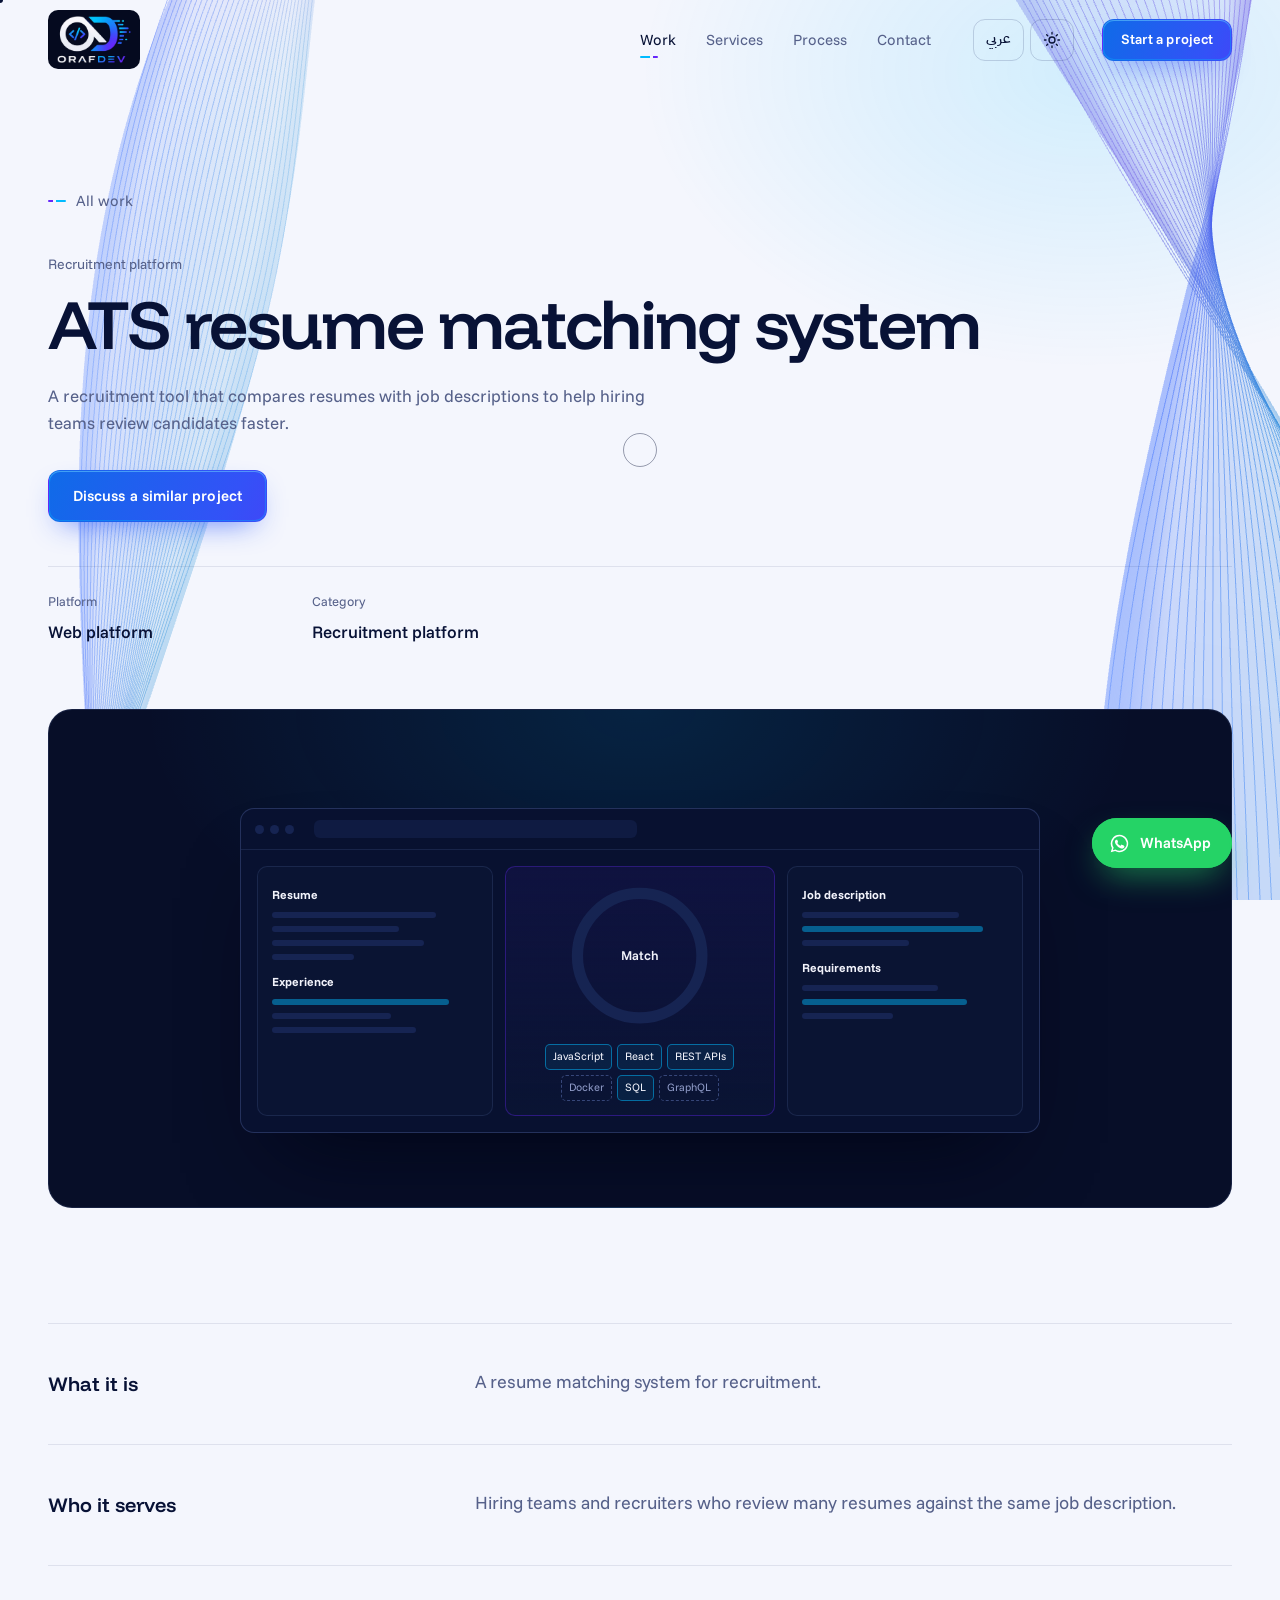
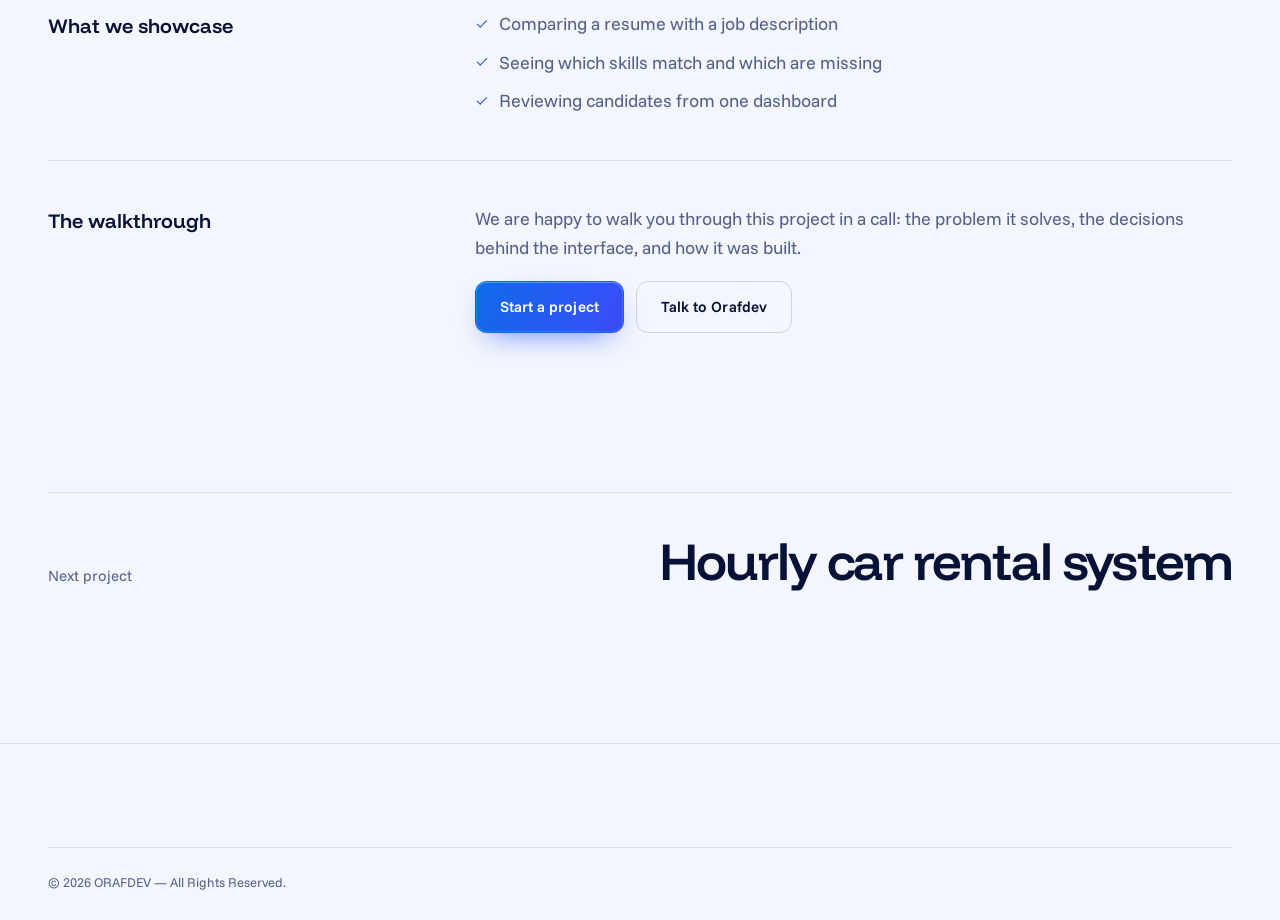
==== commit 66f8a160: "Client reviews beside the project we built: project-style card, live preview, links Co-Authored-By: " ====
--- a/work/ats-matching.html
+++ b/work/ats-matching.html
@@ -22,11 +22,11 @@
   <link rel="preconnect" href="https://fonts.googleapis.com">
   <link rel="preconnect" href="https://fonts.gstatic.com" crossorigin>
   <link href="https://fonts.googleapis.com/css2?family=Funnel+Display:wght@400..800&family=Funnel+Sans:wght@400..700&family=IBM+Plex+Sans+Arabic:wght@400;500;600;700&display=swap" rel="stylesheet">
-  <link rel="stylesheet" href="../assets/css/styles.css?v=20261124a">
+  <link rel="stylesheet" href="../assets/css/styles.css?v=20261125a">
   <script src="../assets/js/prefs.js?v=20261124a"></script>
-  <script src="../assets/js/config.js?v=7"></script>
-  <script src="../assets/js/i18n.js?v=20261124a" defer></script>
-  <script src="../assets/js/main.js?v=20261124a" defer></script>
+  <script src="../assets/js/config.js?v=8"></script>
+  <script src="../assets/js/i18n.js?v=20261125a" defer></script>
+  <script src="../assets/js/main.js?v=20261125a" defer></script>
   <script src="../assets/js/silk3d.js?v=20261118f" defer></script>
   <!-- Microsoft Clarity (visitor analytics), started after the page has loaded -->
   <script>
--- a/assets/css/styles.css
+++ b/assets/css/styles.css
@@ -664,53 +664,60 @@
 @keyframes flow { from { top: 0; opacity: 0; } 10% { opacity: 1; } 90% { opacity: 1; } to { top: 100%; opacity: 0; } }
 
 /* ==========================================================================
-   Client reviews: a belt of cards that keeps moving (main.js "Client reviews")
-   ========================================================================== */
-.voices { overflow: clip; }
-.voices-head { max-width: none; grid-template-columns: 1fr auto; align-items: end; }
-.voices-head > div:first-child { display: grid; gap: 18px; }
-.belt-ctrl { display: flex; gap: 8px; }
-.ctrl-btn { width: 52px; height: 52px; border-radius: 50%; border: 1px solid var(--line-2); background: transparent; color: var(--fg); display: grid; place-items: center; cursor: pointer; transition: border-color .25s, background .25s; }
-.ctrl-btn:hover { border-color: var(--line-3); background: var(--surface-2); }
-.ctrl-btn svg { width: 20px; height: 20px; fill: none; stroke: currentColor; stroke-width: 1.8; stroke-linecap: round; stroke-linejoin: round; }
-:root[dir="rtl"] .ctrl-btn:not([data-hold]) svg { transform: scaleX(-1); }
-.ctrl-btn .i-play { display: none; }
-.ctrl-btn[aria-pressed="true"] .i-play { display: block; }
-.ctrl-btn[aria-pressed="true"] .i-pause { display: none; }
-
-/* Full width on purpose: cards run off both edges of the screen. */
-.voice-belt { touch-action: pan-y; cursor: grab; padding-block: 10px 34px; user-select: none; -webkit-user-select: none; }
-.voice-belt.is-dragging { cursor: grabbing; }
-.voice-track { display: flex; width: max-content; padding-inline-start: max(var(--gutter), calc((100vw - var(--wrap)) / 2)); }
-.voice-set { display: flex; flex: none; align-items: flex-start; }
-.voice {
-  flex: none; width: min(82vw, 400px); margin-inline-end: 22px; min-height: 316px;
-  display: flex; flex-direction: column; gap: 18px; padding: 28px; position: relative;
-  border-radius: var(--r-xl); border: 1px solid var(--line-2); background: var(--surface); box-shadow: var(--shadow-1);
-  transition: border-color .3s;
-}
-.voice:nth-child(even) { margin-top: 24px; }
-.voice:hover { border-color: rgba(var(--azure-rgb), .55); }
-.voice-mark { width: 36px; height: 36px; fill: var(--azure); }
-:root[data-theme="dark"] .voice-mark { fill: var(--ion); }
-.voice blockquote { margin: 0; flex: 1; font-family: var(--font-display); font-size: 1.125rem; line-height: 1.5; color: var(--fg); }
-:root[lang="ar"] .voice blockquote { font-family: "IBM Plex Sans Arabic", var(--font); line-height: 1.8; }
-.voice figcaption { display: flex; align-items: center; gap: 12px; padding-top: 18px; border-top: 1px solid var(--line); }
-.voice-avatar { width: 44px; height: 44px; flex: none; border-radius: 50%; display: grid; place-items: center; font-weight: 700; font-size: 1.125rem; color: #fff; background: var(--brand-btn); }
-.voice-who { display: grid; line-height: 1.4; min-width: 0; }
-.voice-who b { color: var(--fg); font-weight: 600; }
-.voice-who span { font-size: .9375rem; color: var(--muted); }
-.voice-score { margin-inline-start: auto; font-family: var(--font-display); font-weight: 700; font-size: 1.25rem; color: var(--accent-text); }
-.voice-note { color: var(--muted); font-size: .9375rem; }
-:root[lang="ar"] .voice-note { display: none; }
-@media (max-width: 600px) {
-  .voices-head { grid-template-columns: 1fr; }
-  .voice { padding: 24px; width: min(80vw, 340px); margin-inline-end: 16px; }
-}
-@media (prefers-reduced-motion: reduce) {
-  .voice-belt { overflow-x: auto; scroll-snap-type: x proximity; touch-action: auto; cursor: auto; }
-  .voice { scroll-snap-align: center; }
-}
+   Client reviews: the same card as the projects, the review on one side and the project on the other
+   ========================================================================== */
+.review {
+  display: grid; grid-template-columns: 5fr 7fr; border-radius: var(--r-xl); border: 1px solid var(--line); overflow: hidden;
+  background: radial-gradient(70% 90% at 100% 0%, rgba(var(--tint), .13), transparent 60%), linear-gradient(180deg, var(--surface), var(--bg-2));
+  box-shadow: var(--shadow-2);
+}
+.review-info { display: flex; flex-direction: column; justify-content: center; gap: 20px; padding: clamp(26px, 3.4vw, 48px); min-width: 0; }
+.review-mark { width: 40px; height: 40px; fill: var(--azure); margin-bottom: -6px; }
+:root[data-theme="dark"] .review-mark { fill: var(--ion); }
+.review blockquote { margin: 0; font-family: var(--font-display); font-size: clamp(1.125rem, 1.45vw, 1.3rem); line-height: 1.5; color: var(--fg); }
+:root[lang="ar"] .review blockquote { font-family: "IBM Plex Sans Arabic", var(--font); line-height: 1.85; }
+.review-who { display: flex; align-items: center; gap: 14px; }
+.review-avatar { width: 52px; height: 52px; flex: none; border-radius: 50%; display: grid; place-items: center; font-weight: 700; font-size: 1.25rem; color: #fff; background: var(--brand-btn); }
+.review-id { display: grid; line-height: 1.4; min-width: 0; }
+.review-id b { color: var(--fg); font-weight: 600; font-size: 1.0625rem; }
+.review-id span { color: var(--muted); font-size: .9375rem; }
+.review-score { margin-inline-start: auto; font-family: var(--font-display); font-weight: 700; font-size: 1.375rem; color: var(--accent-text); }
+.review-built { display: grid; gap: 2px; padding-top: 18px; border-top: 1px solid var(--line); line-height: 1.5; }
+.review-built span { color: var(--muted); font-size: .9375rem; }
+.review-built b { color: var(--fg); font-weight: 600; }
+.review .panel-actions { margin-top: 0; }
+.review-note { color: var(--muted); font-size: .9375rem; margin: -6px 0 0; }
+:root[lang="ar"] .review-note { display: none; }
+.review-media { display: grid; place-items: center; padding: clamp(18px, 2.4vw, 36px); background: #070E28; min-width: 0; overflow: hidden;
+  --line: rgba(140, 170, 255, .12); --line-2: rgba(140, 170, 255, .21); --surface-2: #0F1B42; --surface-3: #162452; --fg-2: #C9D1EE; --muted: #8E9AC6; }
+.review-frame { width: 100%; max-width: 760px; border-radius: 14px; overflow: hidden; background: #081130; box-shadow: 0 50px 90px -40px rgba(0, 3, 20, .85), 0 0 0 1px var(--line-2); }
+.review-frame .mk-bar { padding: 6px 14px; min-height: 48px; }
+.review-url { margin-inline: 10px auto; padding: 3px 14px; border-radius: 6px; background: var(--surface-2); color: var(--fg-2); font-size: .875rem; line-height: 1.6; }
+.review-hold { width: 44px; height: 44px; margin-inline-end: -10px; border: 0; background: none; color: var(--muted); display: grid; place-items: center; cursor: pointer; border-radius: 8px; }
+.review-hold:hover { color: #fff; }
+.review-hold svg { width: 18px; height: 18px; fill: none; stroke: currentColor; stroke-width: 1.9; stroke-linecap: round; stroke-linejoin: round; }
+.review-hold .i-play, .review-hold[aria-pressed="true"] .i-pause { display: none; }
+.review-hold[aria-pressed="true"] .i-play { display: block; }
+.review-view { display: block; position: relative; aspect-ratio: 16 / 10; overflow: hidden; background: #F7F5EF; }
+.review-view img { position: absolute; inset: 0 0 auto; width: 100%; height: auto; animation: review-scroll 20s cubic-bezier(.6, 0, .3, 1) infinite paused; }
+.review.is-playing .review-view img { animation-play-state: running; }
+/* stops on each of the three parts of the capture (1120 x 1960: the parts start at 0, 700 and 1330 px; the frame shows 700) */
+@keyframes review-scroll {
+  0%, 14% { transform: translate3d(0, 0, 0); }
+  30%, 46% { transform: translate3d(0, -35.714%, 0); }
+  62%, 78% { transform: translate3d(0, -64.286%, 0); }
+  94%, 100% { transform: translate3d(0, 0, 0); }
+}
+.review-info, .review-view img { transition: opacity .26s; }
+.review.is-swapping .review-info, .review.is-swapping .review-view img { opacity: 0; }
+.review-names { display: flex; flex-wrap: wrap; gap: 10px; margin-bottom: 22px; }
+.review-names button { min-height: 44px; padding: 0 18px; border-radius: var(--r-m); border: 1px solid var(--line-2); background: transparent; color: var(--fg-2); font-weight: 600; cursor: pointer; transition: border-color .25s, background .25s, color .25s; }
+.review-names button[aria-pressed="true"] { background: var(--surface); border-color: var(--azure); color: var(--fg); }
+@media (max-width: 900px) {
+  .review { grid-template-columns: minmax(0, 1fr); }
+  .review-media { order: -1; padding: 16px; }
+}
+@media (prefers-reduced-motion: reduce) { .review-view img { animation: none; } .review-info, .review-view img { transition: none; } }
 
 /* ==========================================================================
    Pricing
@@ -924,7 +931,6 @@
   .disciplines { grid-template-columns: 1fr; }
   .case-section { grid-template-columns: 1fr; padding: 34px 0; }
   .case-meta { grid-template-columns: 1fr 1fr; }
-  .voices-head { grid-template-columns: 1fr; }
 }
 
 @media (max-width: 600px) {
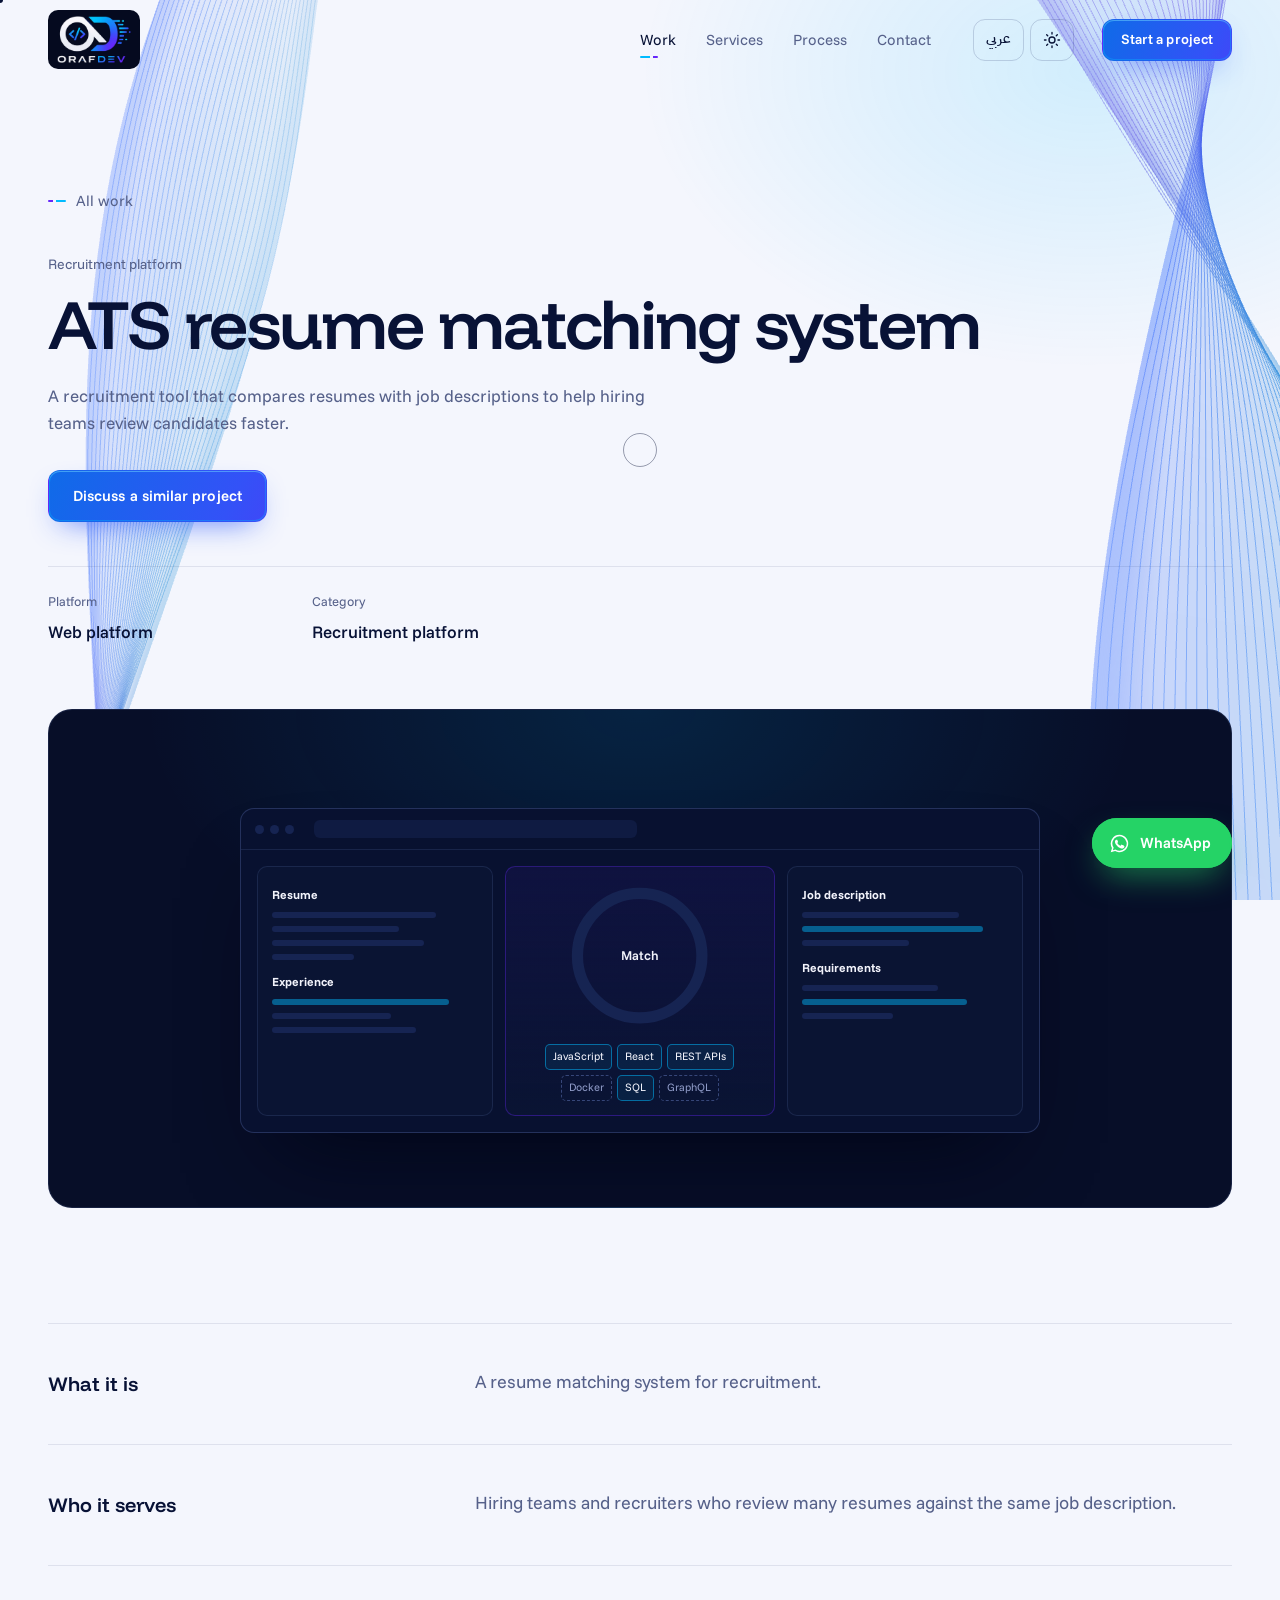
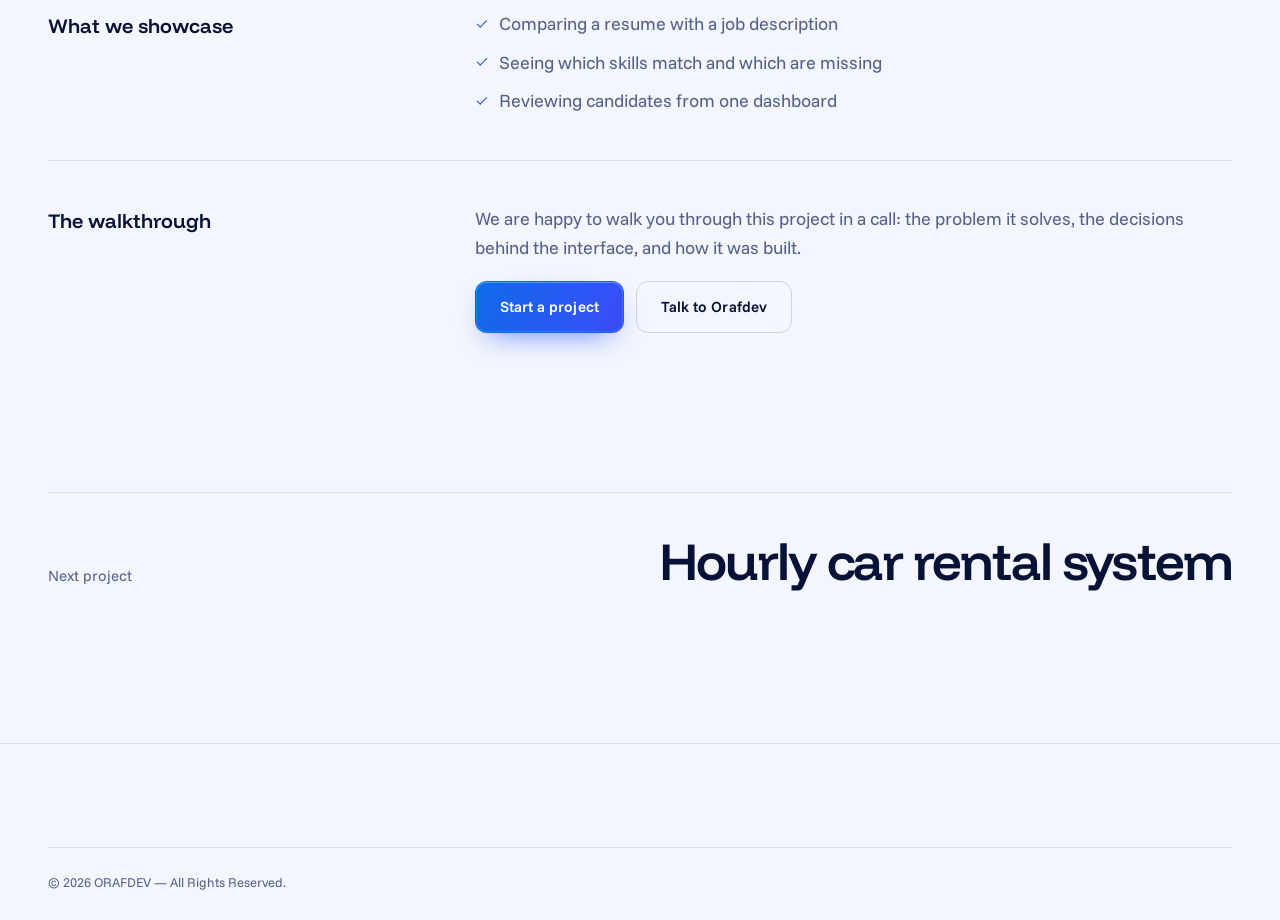
==== commit 4d60812f: "Client reviews: two moving rows with illustrated avatars and word-for-word highlights Co-Authored-By" ====
--- a/work/ats-matching.html
+++ b/work/ats-matching.html
@@ -22,11 +22,11 @@
   <link rel="preconnect" href="https://fonts.googleapis.com">
   <link rel="preconnect" href="https://fonts.gstatic.com" crossorigin>
   <link href="https://fonts.googleapis.com/css2?family=Funnel+Display:wght@400..800&family=Funnel+Sans:wght@400..700&family=IBM+Plex+Sans+Arabic:wght@400;500;600;700&display=swap" rel="stylesheet">
-  <link rel="stylesheet" href="../assets/css/styles.css?v=20261125a">
+  <link rel="stylesheet" href="../assets/css/styles.css?v=20261125b">
   <script src="../assets/js/prefs.js?v=20261124a"></script>
-  <script src="../assets/js/config.js?v=8"></script>
-  <script src="../assets/js/i18n.js?v=20261125a" defer></script>
-  <script src="../assets/js/main.js?v=20261125a" defer></script>
+  <script src="../assets/js/config.js?v=9"></script>
+  <script src="../assets/js/i18n.js?v=20261125b" defer></script>
+  <script src="../assets/js/main.js?v=20261125b" defer></script>
   <script src="../assets/js/silk3d.js?v=20261118f" defer></script>
   <!-- Microsoft Clarity (visitor analytics), started after the page has loaded -->
   <script>
--- a/assets/css/styles.css
+++ b/assets/css/styles.css
@@ -664,60 +664,60 @@
 @keyframes flow { from { top: 0; opacity: 0; } 10% { opacity: 1; } 90% { opacity: 1; } to { top: 100%; opacity: 0; } }
 
 /* ==========================================================================
-   Client reviews: the same card as the projects, the review on one side and the project on the other
-   ========================================================================== */
-.review {
-  display: grid; grid-template-columns: 5fr 7fr; border-radius: var(--r-xl); border: 1px solid var(--line); overflow: hidden;
-  background: radial-gradient(70% 90% at 100% 0%, rgba(var(--tint), .13), transparent 60%), linear-gradient(180deg, var(--surface), var(--bg-2));
-  box-shadow: var(--shadow-2);
-}
-.review-info { display: flex; flex-direction: column; justify-content: center; gap: 20px; padding: clamp(26px, 3.4vw, 48px); min-width: 0; }
-.review-mark { width: 40px; height: 40px; fill: var(--azure); margin-bottom: -6px; }
-:root[data-theme="dark"] .review-mark { fill: var(--ion); }
-.review blockquote { margin: 0; font-family: var(--font-display); font-size: clamp(1.125rem, 1.45vw, 1.3rem); line-height: 1.5; color: var(--fg); }
-:root[lang="ar"] .review blockquote { font-family: "IBM Plex Sans Arabic", var(--font); line-height: 1.85; }
-.review-who { display: flex; align-items: center; gap: 14px; }
-.review-avatar { width: 52px; height: 52px; flex: none; border-radius: 50%; display: grid; place-items: center; font-weight: 700; font-size: 1.25rem; color: #fff; background: var(--brand-btn); }
-.review-id { display: grid; line-height: 1.4; min-width: 0; }
-.review-id b { color: var(--fg); font-weight: 600; font-size: 1.0625rem; }
-.review-id span { color: var(--muted); font-size: .9375rem; }
-.review-score { margin-inline-start: auto; font-family: var(--font-display); font-weight: 700; font-size: 1.375rem; color: var(--accent-text); }
-.review-built { display: grid; gap: 2px; padding-top: 18px; border-top: 1px solid var(--line); line-height: 1.5; }
-.review-built span { color: var(--muted); font-size: .9375rem; }
-.review-built b { color: var(--fg); font-weight: 600; }
-.review .panel-actions { margin-top: 0; }
-.review-note { color: var(--muted); font-size: .9375rem; margin: -6px 0 0; }
-:root[lang="ar"] .review-note { display: none; }
-.review-media { display: grid; place-items: center; padding: clamp(18px, 2.4vw, 36px); background: #070E28; min-width: 0; overflow: hidden;
-  --line: rgba(140, 170, 255, .12); --line-2: rgba(140, 170, 255, .21); --surface-2: #0F1B42; --surface-3: #162452; --fg-2: #C9D1EE; --muted: #8E9AC6; }
-.review-frame { width: 100%; max-width: 760px; border-radius: 14px; overflow: hidden; background: #081130; box-shadow: 0 50px 90px -40px rgba(0, 3, 20, .85), 0 0 0 1px var(--line-2); }
-.review-frame .mk-bar { padding: 6px 14px; min-height: 48px; }
-.review-url { margin-inline: 10px auto; padding: 3px 14px; border-radius: 6px; background: var(--surface-2); color: var(--fg-2); font-size: .875rem; line-height: 1.6; }
-.review-hold { width: 44px; height: 44px; margin-inline-end: -10px; border: 0; background: none; color: var(--muted); display: grid; place-items: center; cursor: pointer; border-radius: 8px; }
-.review-hold:hover { color: #fff; }
-.review-hold svg { width: 18px; height: 18px; fill: none; stroke: currentColor; stroke-width: 1.9; stroke-linecap: round; stroke-linejoin: round; }
-.review-hold .i-play, .review-hold[aria-pressed="true"] .i-pause { display: none; }
-.review-hold[aria-pressed="true"] .i-play { display: block; }
-.review-view { display: block; position: relative; aspect-ratio: 16 / 10; overflow: hidden; background: #F7F5EF; }
-.review-view img { position: absolute; inset: 0 0 auto; width: 100%; height: auto; animation: review-scroll 20s cubic-bezier(.6, 0, .3, 1) infinite paused; }
-.review.is-playing .review-view img { animation-play-state: running; }
-/* stops on each of the three parts of the capture (1120 x 1960: the parts start at 0, 700 and 1330 px; the frame shows 700) */
-@keyframes review-scroll {
-  0%, 14% { transform: translate3d(0, 0, 0); }
-  30%, 46% { transform: translate3d(0, -35.714%, 0); }
-  62%, 78% { transform: translate3d(0, -64.286%, 0); }
-  94%, 100% { transform: translate3d(0, 0, 0); }
-}
-.review-info, .review-view img { transition: opacity .26s; }
-.review.is-swapping .review-info, .review.is-swapping .review-view img { opacity: 0; }
-.review-names { display: flex; flex-wrap: wrap; gap: 10px; margin-bottom: 22px; }
-.review-names button { min-height: 44px; padding: 0 18px; border-radius: var(--r-m); border: 1px solid var(--line-2); background: transparent; color: var(--fg-2); font-weight: 600; cursor: pointer; transition: border-color .25s, background .25s, color .25s; }
-.review-names button[aria-pressed="true"] { background: var(--surface); border-color: var(--azure); color: var(--fg); }
-@media (max-width: 900px) {
-  .review { grid-template-columns: minmax(0, 1fr); }
-  .review-media { order: -1; padding: 16px; }
-}
-@media (prefers-reduced-motion: reduce) { .review-view img { animation: none; } .review-info, .review-view img { transition: none; } }
+   Client reviews: two rows of cards that keep moving, in opposite directions (main.js "Client reviews")
+   ========================================================================== */
+.voices { overflow: clip; }
+.voices-head { max-width: none; grid-template-columns: 1fr auto; align-items: end; }
+.voices-head > div:first-child { display: grid; gap: 18px; }
+.ctrl-btn { width: 52px; height: 52px; border-radius: 50%; border: 1px solid var(--line-2); background: transparent; color: var(--fg); display: grid; place-items: center; cursor: pointer; transition: border-color .25s, background .25s; }
+.ctrl-btn:hover { border-color: var(--line-3); background: var(--surface-2); }
+.ctrl-btn svg { width: 20px; height: 20px; fill: none; stroke: currentColor; stroke-width: 1.8; stroke-linecap: round; stroke-linejoin: round; }
+.ctrl-btn .i-play, .ctrl-btn[aria-pressed="true"] .i-pause { display: none; }
+.ctrl-btn[aria-pressed="true"] .i-play { display: block; }
+
+/* Full width on purpose. The edges fade into the page with two plain gradients laid on top (a mask would make the
+   browser redraw both rows off screen on every frame). */
+.voice-wall { position: relative; display: grid; gap: 22px; padding-block: 12px 30px; }
+.voice-wall::before, .voice-wall::after { content: ""; position: absolute; z-index: 2; top: 0; bottom: 0; width: clamp(28px, 9vw, 180px); pointer-events: none; }
+.voice-wall::before { left: 0; background: linear-gradient(90deg, var(--bg), transparent); }
+.voice-wall::after { right: 0; background: linear-gradient(270deg, var(--bg), transparent); }
+.voice-belt { touch-action: pan-y; cursor: grab; user-select: none; -webkit-user-select: none; min-width: 0; }
+.voice-belt.is-dragging { cursor: grabbing; }
+.voice-track { display: flex; width: max-content; padding-inline-start: max(var(--gutter), calc((100vw - var(--wrap)) / 2)); }
+.voice-set { display: flex; flex: none; align-items: stretch; }
+.voice {
+  flex: none; width: min(82vw, 408px); margin-inline-end: 22px; display: flex; flex-direction: column; gap: 18px; padding: 28px; position: relative;
+  border-radius: var(--r-xl); border: 1px solid var(--line-2); box-shadow: var(--shadow-1);
+  background: radial-gradient(90% 70% at 100% 0%, rgba(var(--ion-rgb), .1), transparent 60%), linear-gradient(180deg, var(--surface), var(--bg-2));
+  transition: border-color .3s, transform .45s var(--ease-out);
+}
+@media (hover: hover) { .voice:hover { border-color: rgba(var(--azure-rgb), .6); transform: translateY(-6px); } }
+.voice-mark { width: 36px; height: 36px; fill: var(--azure); }
+:root[data-theme="dark"] .voice-mark { fill: var(--ion); }
+.voice blockquote { margin: 0; flex: 1; font-family: var(--font-display); font-size: 1.125rem; line-height: 1.5; color: var(--fg); }
+:root[lang="ar"] .voice blockquote { font-family: "IBM Plex Sans Arabic", var(--font); line-height: 1.8; }
+.voice figcaption { display: flex; align-items: center; gap: 14px; padding-top: 18px; border-top: 1px solid var(--line); }
+.voice-face { width: 56px; height: 56px; flex: none; border-radius: 50%; overflow: hidden; }
+.voice-who { display: grid; line-height: 1.4; min-width: 0; }
+.voice-who b { color: var(--fg); font-weight: 600; font-size: 1.0625rem; }
+.voice-who span { font-size: .9375rem; color: var(--muted); }
+.voice-score { margin-inline-start: auto; font-family: var(--font-display); font-weight: 700; font-size: 1.375rem; color: var(--accent-text); }
+.voice--line { width: auto; max-width: min(86vw, 460px); flex-direction: row; align-items: center; gap: 16px; padding: 16px 24px 16px 18px; border-radius: 22px; }
+:root[dir="rtl"] .voice--line { padding: 16px 18px 16px 24px; }
+.voice--line .voice-face { width: 48px; height: 48px; }
+.voice--line blockquote { font-size: 1.0625rem; line-height: 1.45; }
+.voice--line figcaption { display: block; padding: 2px 0 0; border: 0; color: var(--muted); font-size: .9375rem; }
+.voice-note { color: var(--muted); font-size: .9375rem; }
+:root[lang="ar"] .voice-en { display: none; }
+@media (max-width: 600px) {
+  .voice-wall { gap: 16px; }
+  .voice { padding: 24px; width: min(80vw, 340px); margin-inline-end: 16px; }
+  .voice--line { width: auto; padding: 14px 20px 14px 16px; }
+}
+@media (prefers-reduced-motion: reduce) {
+  .voice-belt { overflow-x: auto; touch-action: auto; cursor: auto; }
+  .voice { transition: none; }
+}
 
 /* ==========================================================================
    Pricing
